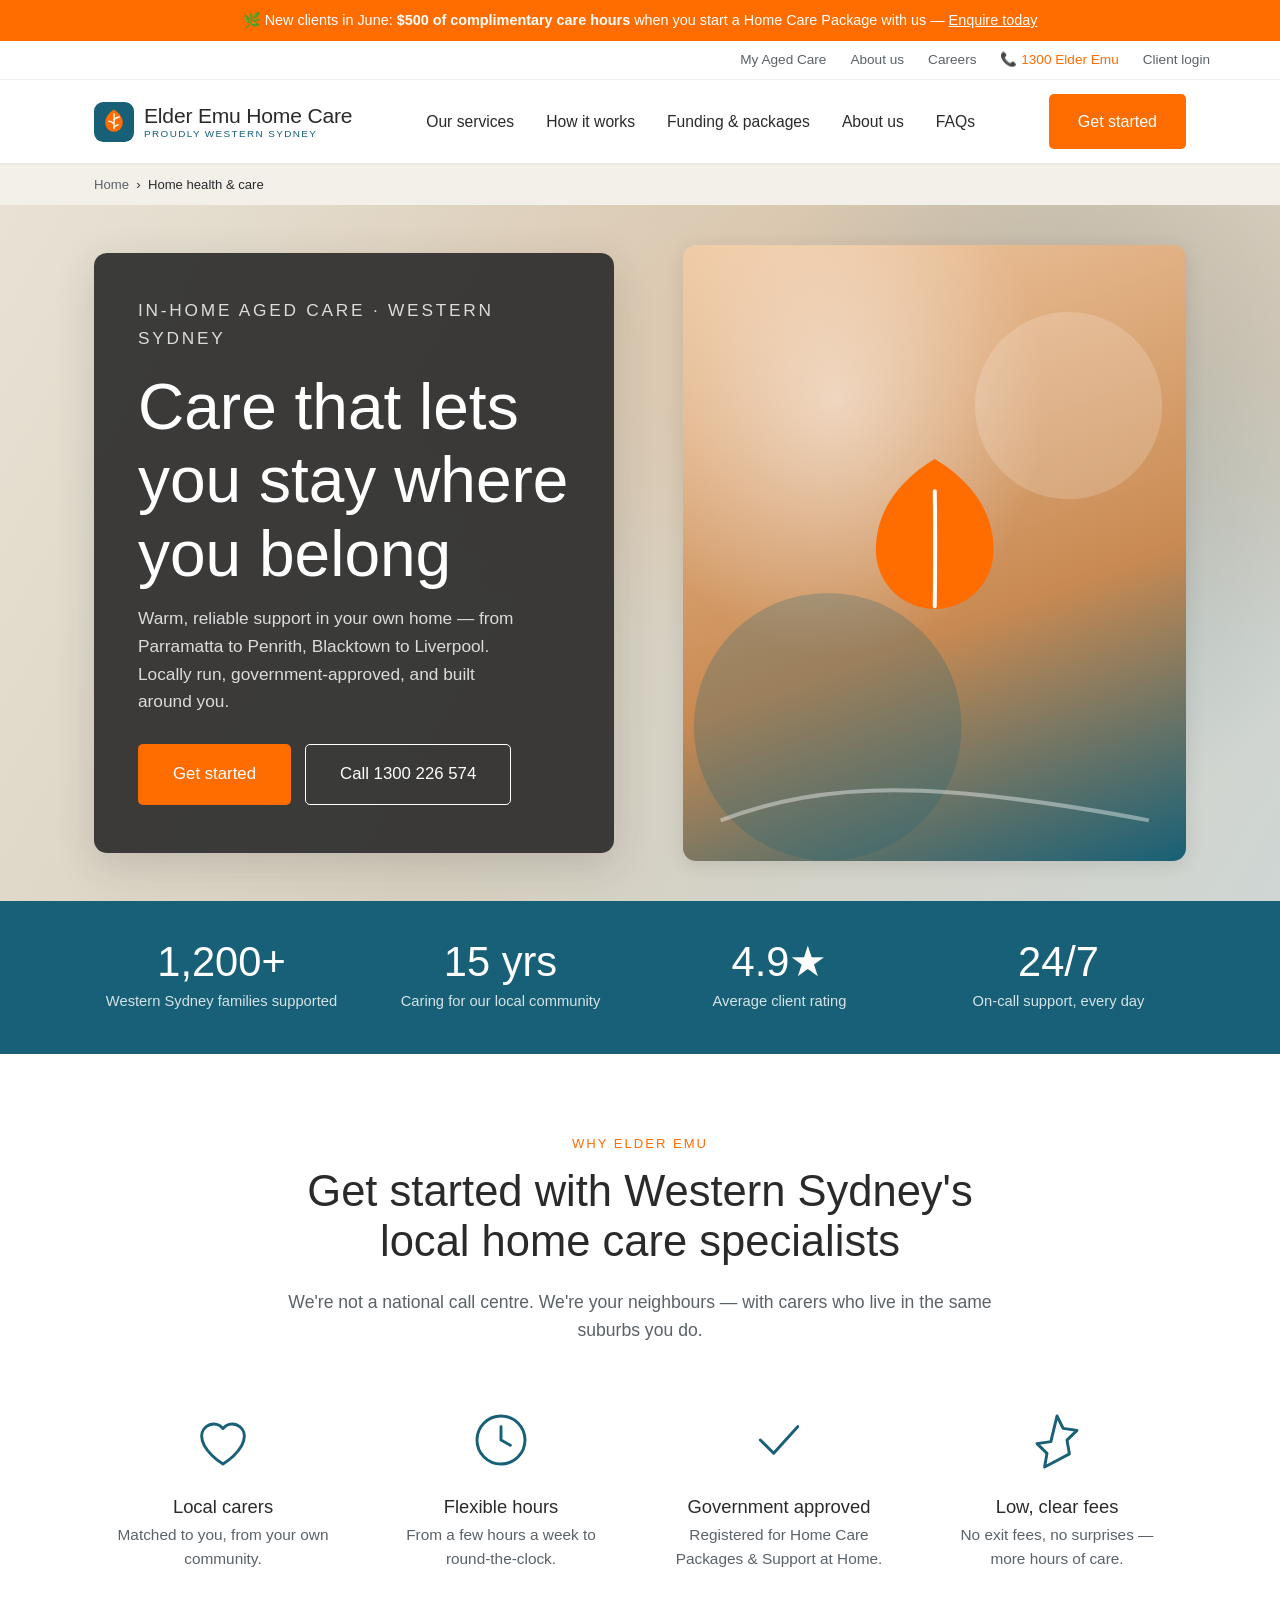
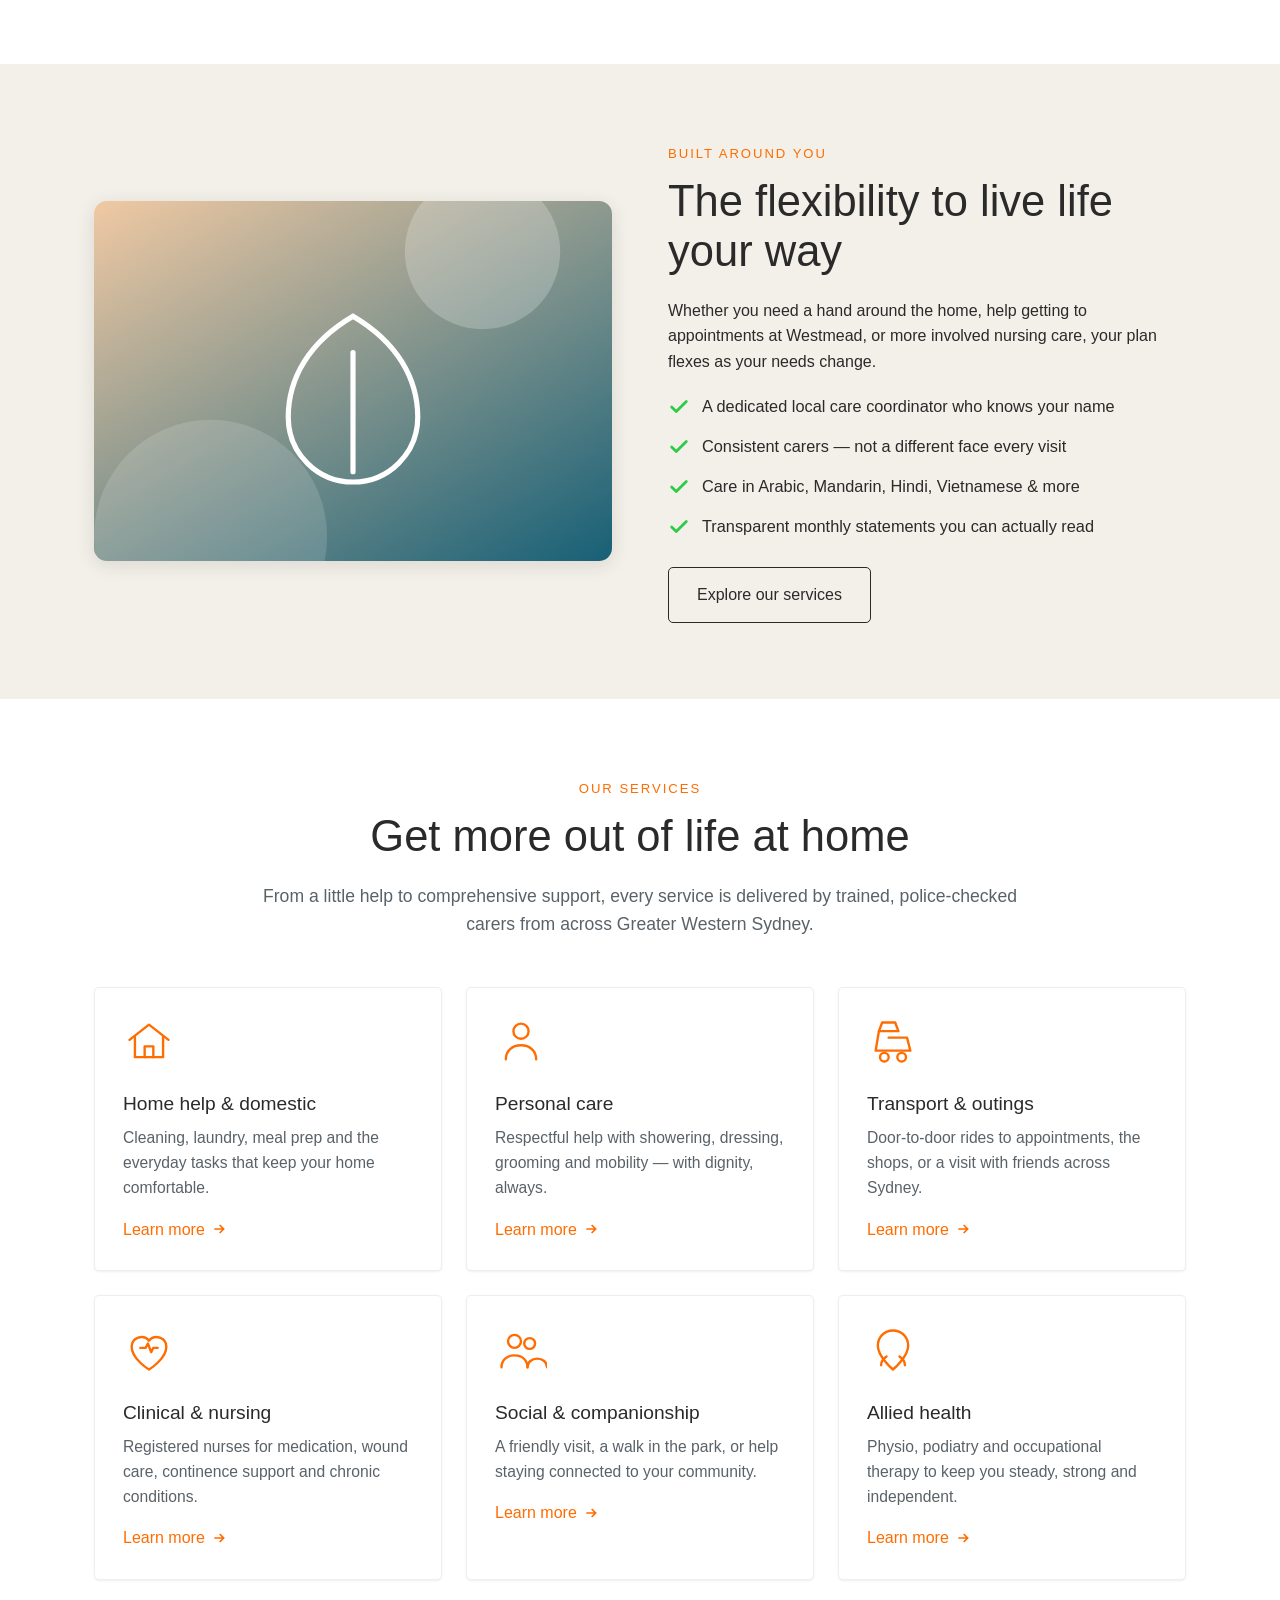
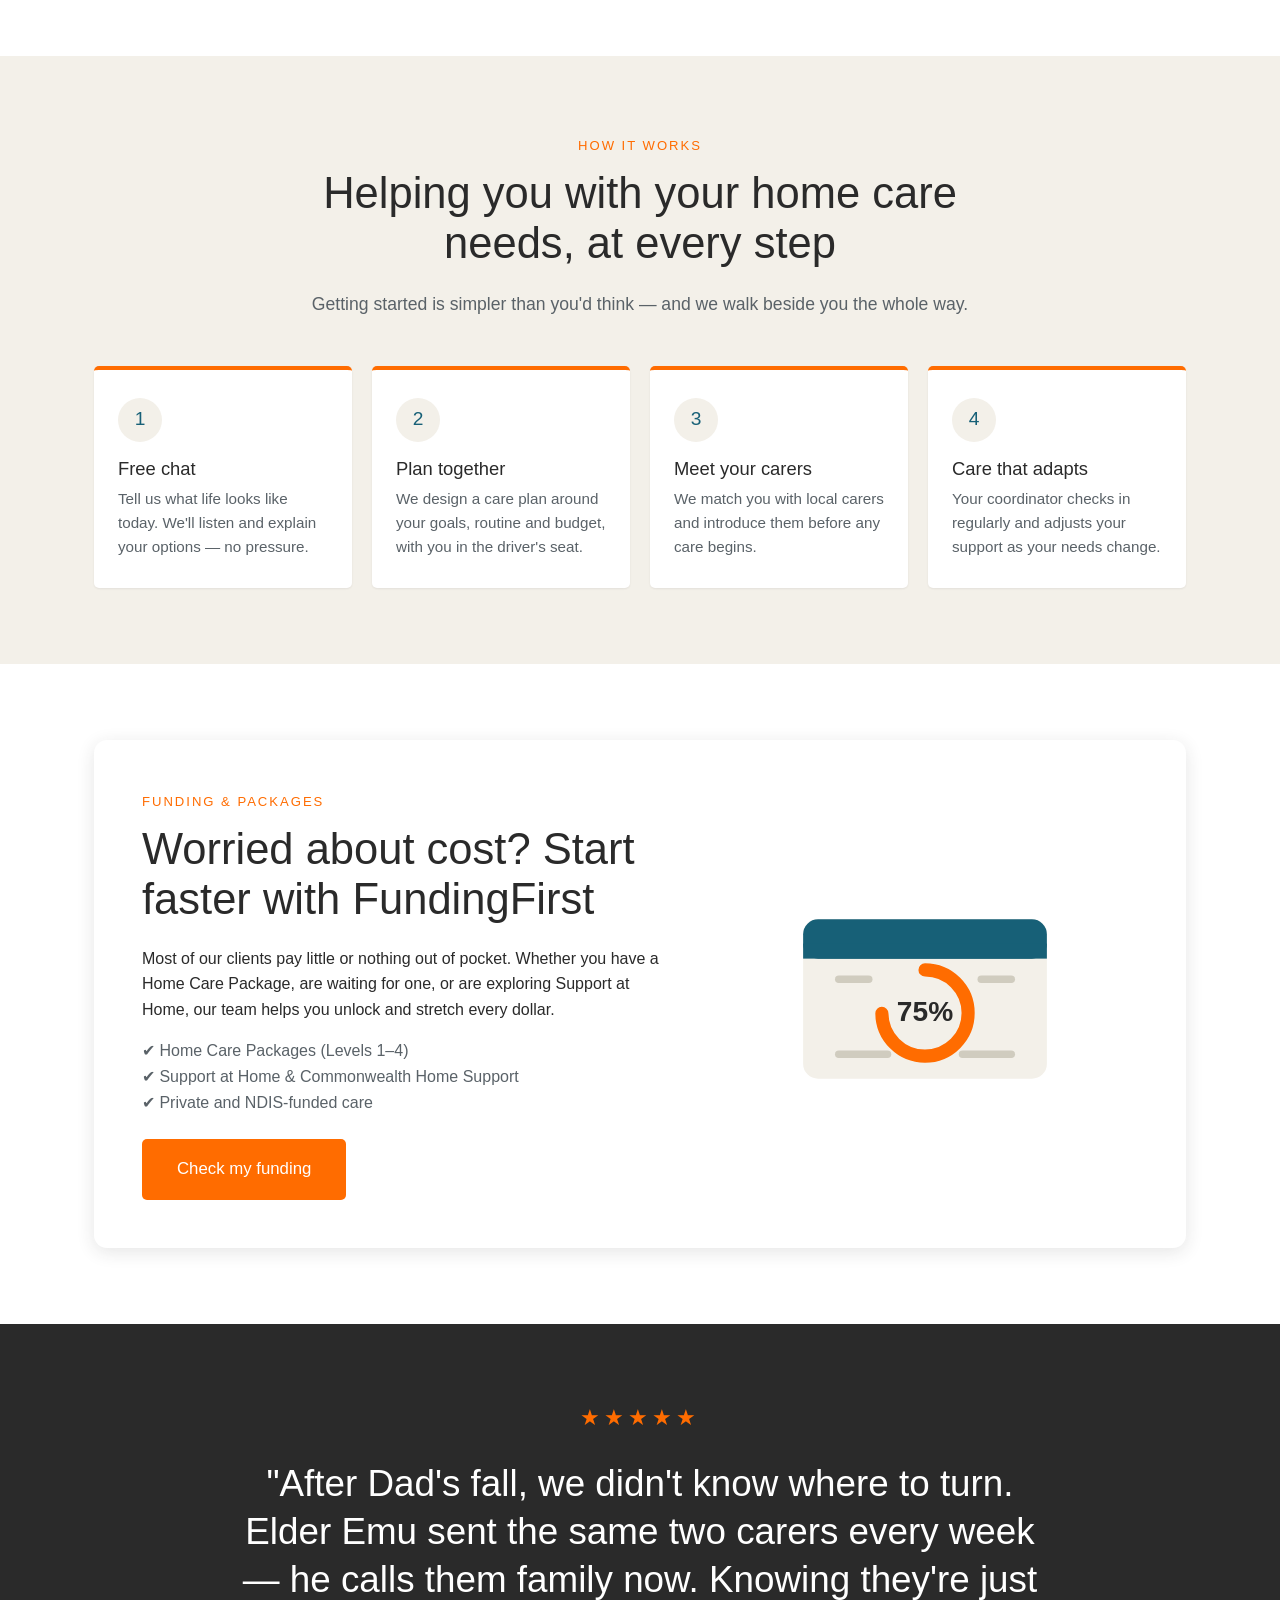
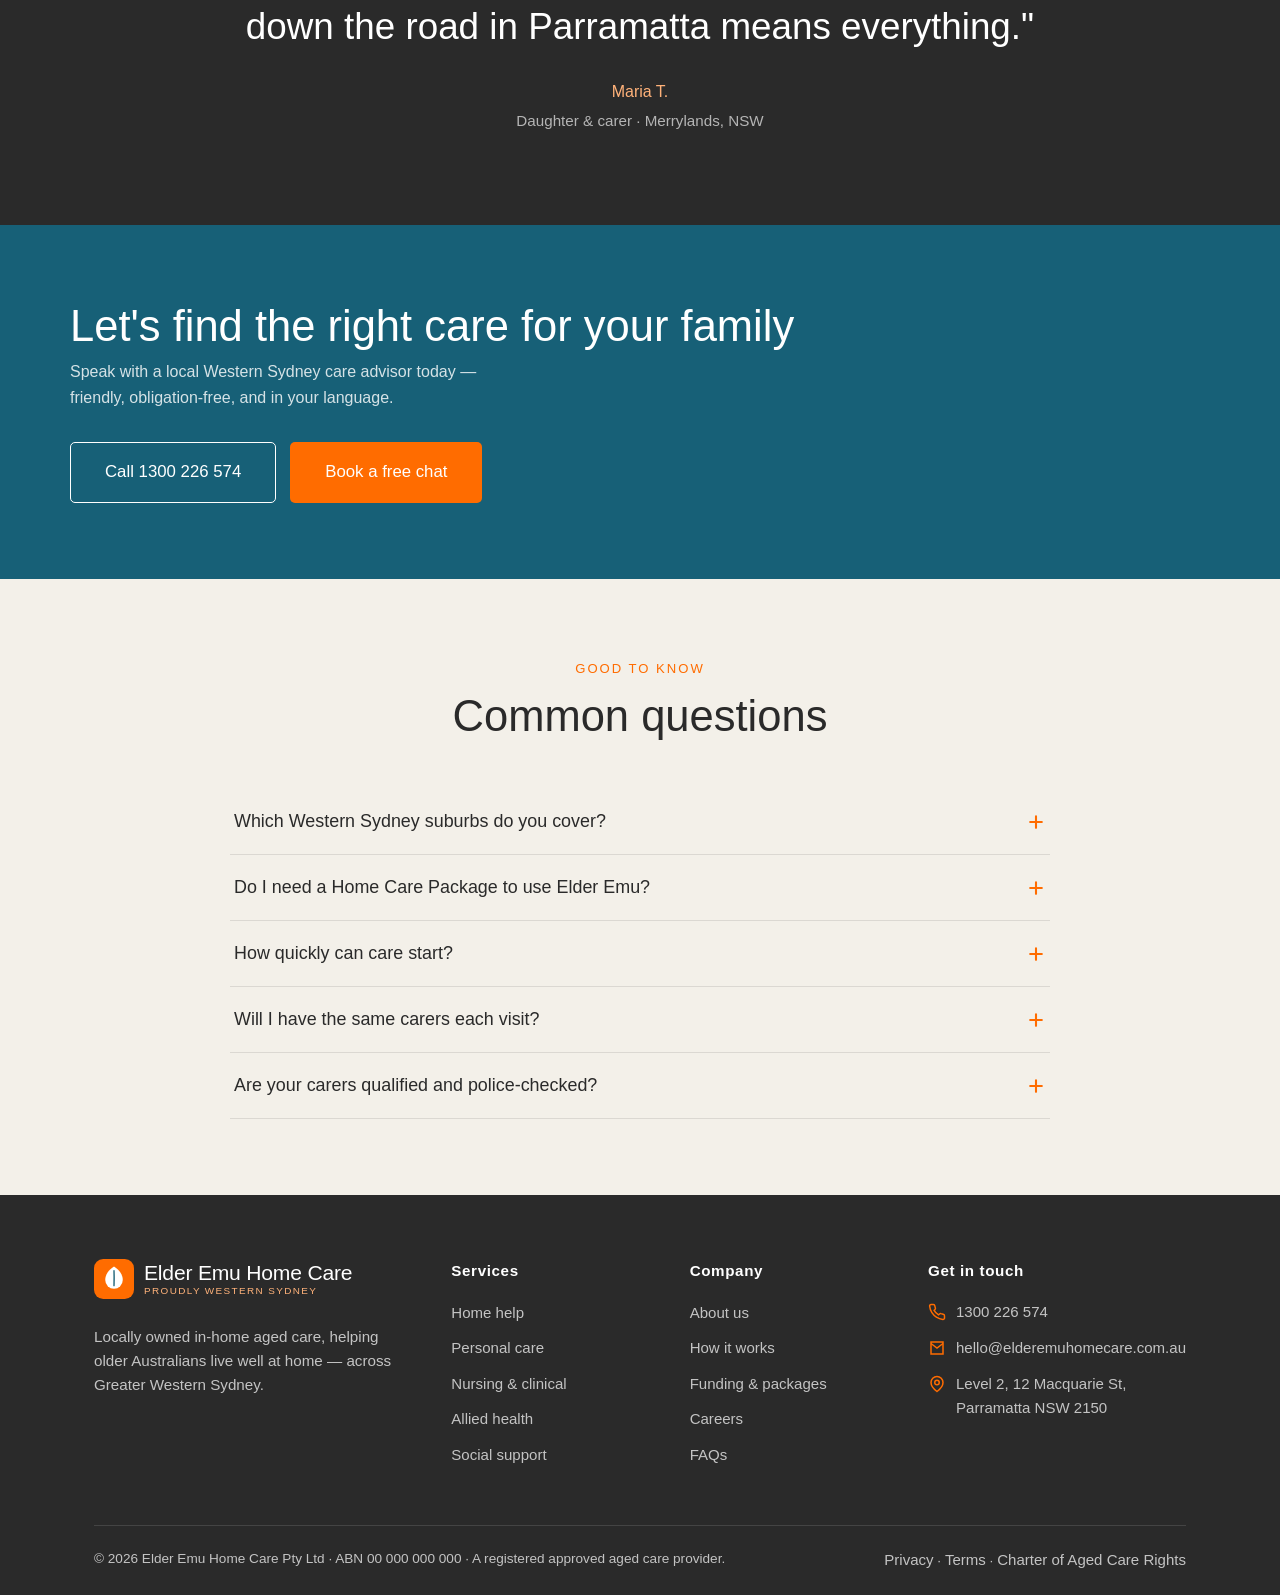
==== index.html @ 6e7721d7 "Add files via upload" ====
<!DOCTYPE html>
<html lang="en-AU">
<head>
  <meta charset="UTF-8" />
  <meta name="viewport" content="width=device-width, initial-scale=1.0" />
  <title>Elder Emu Home Care | In-Home Aged Care Across Western Sydney</title>
  <meta name="description" content="Elder Emu Home Care delivers warm, reliable in-home aged care across Western Sydney — Parramatta, Blacktown, Penrith, Liverpool and the Hills. Home Care Packages, support at home and private care." />
  <link rel="preconnect" href="https://fonts.gstatic.com" crossorigin />
  <link rel="stylesheet" href="styles.css" />
  <link rel="icon" href="data:image/svg+xml,%3Csvg xmlns='http://www.w3.org/2000/svg' viewBox='0 0 32 32'%3E%3Crect width='32' height='32' rx='7' fill='%23ff6c00'/%3E%3Cpath d='M16 6c5 3 7 7 7 11a7 7 0 1 1-14 0c0-4 2-8 7-11z' fill='%23fff'/%3E%3C/svg%3E" />
</head>
<body>

  <!-- Promo bar -->
  <div class="topbar">
    🌿 New clients in June: <strong>$500 of complimentary care hours</strong> when you start a Home Care Package with us — <a href="#contact">Enquire today</a>
  </div>

  <!-- Header -->
  <header class="header" id="header">
    <div class="header__top">
      <div class="container header__top-inner">
        <a href="#funding">My Aged Care</a>
        <a href="#about">About us</a>
        <a href="#careers">Careers</a>
        <a href="tel:1300226574" class="header__phone">📞 1300 Elder Emu</a>
        <a href="#contact">Client login</a>
      </div>
    </div>
    <div class="container">
      <nav class="navbar" aria-label="Primary">
        <a href="#top" class="logo" aria-label="Elder Emu Home Care home">
          <svg class="logo__mark" viewBox="0 0 48 48" aria-hidden="true">
            <rect width="48" height="48" rx="11" fill="#176077"/>
            <path d="M24 9c7 4.4 10.5 10 10.5 16.2A10.5 10.5 0 0 1 24 35.7 10.5 10.5 0 0 1 13.5 25.2C13.5 19 17 13.4 24 9z" fill="#ff6c00"/>
            <path d="M24 14c.2 5 .2 10.5 0 18" stroke="#fff" stroke-width="1.6" stroke-linecap="round"/>
            <path d="M24 21c2-2 4-2.8 6.4-3M24 26c-2-2-4-2.8-6.4-3M24 30c1.6-1.6 3.2-2.3 5.2-2.6" stroke="#fff" stroke-width="1.6" stroke-linecap="round" fill="none"/>
          </svg>
          <span class="logo__text">
            <span class="logo__name">Elder Emu Home Care</span>
            <span class="logo__tag">Proudly Western Sydney</span>
          </span>
        </a>
        <ul class="nav-links">
          <li><a href="#services">Our services</a></li>
          <li><a href="#how">How it works</a></li>
          <li><a href="#funding">Funding &amp; packages</a></li>
          <li><a href="#about">About us</a></li>
          <li><a href="#faq">FAQs</a></li>
        </ul>
        <div class="nav-cta">
          <a href="#contact" class="btn btn-primary">Get started</a>
          <button class="nav-toggle" id="navToggle" aria-label="Menu" aria-expanded="false">
            <span></span><span></span><span></span>
          </button>
        </div>
      </nav>
    </div>
  </header>

  <!-- Breadcrumb -->
  <div class="breadcrumb">
    <div class="container">
      <a href="#top">Home</a> &nbsp;›&nbsp; <span>Home health &amp; care</span>
    </div>
  </div>

  <!-- Hero -->
  <section class="hero" id="top">
    <div class="hero__bg" aria-hidden="true"></div>
    <div class="container">
      <div class="hero__inner">
        <div class="hero__card reveal">
          <p class="hero__eyebrow">In-home aged care · Western Sydney</p>
          <h1>Care that lets you stay where you belong</h1>
          <p>Warm, reliable support in your own home — from Parramatta to Penrith, Blacktown to Liverpool. Locally run, government-approved, and built around you.</p>
          <div class="hero__actions">
            <a href="#contact" class="btn btn-primary btn-lg">Get started</a>
            <a href="tel:1300226574" class="btn btn-ghost-light btn-lg">Call 1300 226 574</a>
          </div>
        </div>
        <div class="hero__art" aria-hidden="true">
          <div class="hero__art-figure">
            <svg viewBox="0 0 400 460" preserveAspectRatio="xMidYMid slice">
              <circle cx="300" cy="120" r="70" fill="rgba(255,255,255,.18)"/>
              <circle cx="120" cy="360" r="100" fill="rgba(23,96,119,.25)"/>
              <path d="M40 430c80-30 160-30 320 0" stroke="rgba(255,255,255,.4)" stroke-width="3" fill="none"/>
              <g transform="translate(150 150)">
                <path d="M50 10c30 18 44 42 44 68A44 44 0 0 1 6 78C6 52 20 28 50 10z" fill="#ff6c00"/>
                <path d="M50 34c.4 24 .4 50 0 86" stroke="#fff" stroke-width="3" stroke-linecap="round"/>
              </g>
            </svg>
          </div>
        </div>
      </div>
    </div>
  </section>

  <!-- Trust / stats bar -->
  <section class="trustbar">
    <div class="container">
      <div class="trustbar__grid">
        <div class="reveal"><div class="trust__num">1,200+</div><div class="trust__label">Western Sydney families supported</div></div>
        <div class="reveal"><div class="trust__num">15 yrs</div><div class="trust__label">Caring for our local community</div></div>
        <div class="reveal"><div class="trust__num">4.9★</div><div class="trust__label">Average client rating</div></div>
        <div class="reveal"><div class="trust__num">24/7</div><div class="trust__label">On-call support, every day</div></div>
      </div>
    </div>
  </section>

  <!-- Feature icon row -->
  <section class="section">
    <div class="container">
      <div class="section__head reveal">
        <span class="eyebrow">Why Elder Emu</span>
        <h2>Get started with Western Sydney's local home care specialists</h2>
        <p>We're not a national call centre. We're your neighbours — with carers who live in the same suburbs you do.</p>
      </div>
      <div class="features">
        <div class="feature reveal">
          <svg class="feature__icon" viewBox="0 0 48 48" fill="none" stroke="currentColor" stroke-width="2.2" stroke-linecap="round" stroke-linejoin="round"><path d="M24 42s-16-9.6-16-21a9 9 0 0 1 16-5.6A9 9 0 0 1 40 21c0 11.4-16 21-16 21z"/></svg>
          <h4>Local carers</h4>
          <p>Matched to you, from your own community.</p>
        </div>
        <div class="feature reveal">
          <svg class="feature__icon" viewBox="0 0 48 48" fill="none" stroke="currentColor" stroke-width="2.2" stroke-linecap="round" stroke-linejoin="round"><circle cx="24" cy="24" r="18"/><path d="M24 14v10l7 4"/></svg>
          <h4>Flexible hours</h4>
          <p>From a few hours a week to round-the-clock.</p>
        </div>
        <div class="feature reveal">
          <svg class="feature__icon" viewBox="0 0 48 48" fill="none" stroke="currentColor" stroke-width="2.2" stroke-linecap="round" stroke-linejoin="round"><path d="M10 24l10 10 18-20"/></svg>
          <h4>Government approved</h4>
          <p>Registered for Home Care Packages &amp; Support at Home.</p>
        </div>
        <div class="feature reveal">
          <svg class="feature__icon" viewBox="0 0 48 48" fill="none" stroke="currentColor" stroke-width="2.2" stroke-linecap="round" stroke-linejoin="round"><path d="M24 6l4.6 9.3 10.4 1.5-7.5 7.3 1.8 10.3L24 39.4l-9.3 4.9 1.8-10.3-7.5-7.3 10.4-1.5z"/></svg>
          <h4>Low, clear fees</h4>
          <p>No exit fees, no surprises — more hours of care.</p>
        </div>
      </div>
    </div>
  </section>

  <!-- Split feature -->
  <section class="section section--soft">
    <div class="container">
      <div class="split">
        <div class="split__art reveal" aria-hidden="true">
          <svg viewBox="0 0 400 360" preserveAspectRatio="xMidYMid slice">
            <circle cx="300" cy="80" r="60" fill="rgba(255,255,255,.22)"/>
            <circle cx="90" cy="300" r="90" fill="rgba(255,255,255,.14)"/>
            <g transform="translate(140 110)" fill="none" stroke="#fff" stroke-width="4" stroke-linecap="round">
              <path d="M60 20c34 20 50 48 50 78a50 50 0 0 1-100 0C10 68 26 40 60 20z"/>
              <path d="M60 48v92"/>
            </g>
          </svg>
        </div>
        <div class="reveal">
          <span class="eyebrow">Built around you</span>
          <h2>The flexibility to live life your way</h2>
          <p>Whether you need a hand around the home, help getting to appointments at Westmead, or more involved nursing care, your plan flexes as your needs change.</p>
          <ul>
            <li><svg viewBox="0 0 24 24" fill="none" stroke="currentColor" stroke-width="3" stroke-linecap="round" stroke-linejoin="round"><path d="M4 12l5 5L20 6"/></svg> A dedicated local care coordinator who knows your name</li>
            <li><svg viewBox="0 0 24 24" fill="none" stroke="currentColor" stroke-width="3" stroke-linecap="round" stroke-linejoin="round"><path d="M4 12l5 5L20 6"/></svg> Consistent carers — not a different face every visit</li>
            <li><svg viewBox="0 0 24 24" fill="none" stroke="currentColor" stroke-width="3" stroke-linecap="round" stroke-linejoin="round"><path d="M4 12l5 5L20 6"/></svg> Care in Arabic, Mandarin, Hindi, Vietnamese &amp; more</li>
            <li><svg viewBox="0 0 24 24" fill="none" stroke="currentColor" stroke-width="3" stroke-linecap="round" stroke-linejoin="round"><path d="M4 12l5 5L20 6"/></svg> Transparent monthly statements you can actually read</li>
          </ul>
          <a href="#services" class="btn btn-ghost">Explore our services</a>
        </div>
      </div>
    </div>
  </section>

  <!-- Services cards -->
  <section class="section" id="services">
    <div class="container">
      <div class="section__head reveal">
        <span class="eyebrow">Our services</span>
        <h2>Get more out of life at home</h2>
        <p>From a little help to comprehensive support, every service is delivered by trained, police-checked carers from across Greater Western Sydney.</p>
      </div>
      <div class="cards">
        <div class="card reveal">
          <svg class="card__icon" viewBox="0 0 48 48" fill="none" stroke="currentColor" stroke-width="2.2" stroke-linecap="round" stroke-linejoin="round"><path d="M6 22L24 8l18 14"/><path d="M11 19v19h26V19"/><path d="M20 38V28h8v10"/></svg>
          <h4>Home help &amp; domestic</h4>
          <p>Cleaning, laundry, meal prep and the everyday tasks that keep your home comfortable.</p>
          <a href="#contact" class="card__link">Learn more <svg viewBox="0 0 24 24" fill="none" stroke="currentColor" stroke-width="2.5"><path d="M5 12h14M13 6l6 6-6 6"/></svg></a>
        </div>
        <div class="card reveal">
          <svg class="card__icon" viewBox="0 0 48 48" fill="none" stroke="currentColor" stroke-width="2.2" stroke-linecap="round" stroke-linejoin="round"><circle cx="24" cy="14" r="7"/><path d="M10 40c0-8 6-13 14-13s14 5 14 13"/></svg>
          <h4>Personal care</h4>
          <p>Respectful help with showering, dressing, grooming and mobility — with dignity, always.</p>
          <a href="#contact" class="card__link">Learn more <svg viewBox="0 0 24 24" fill="none" stroke="currentColor" stroke-width="2.5"><path d="M5 12h14M13 6l6 6-6 6"/></svg></a>
        </div>
        <div class="card reveal">
          <svg class="card__icon" viewBox="0 0 48 48" fill="none" stroke="currentColor" stroke-width="2.2" stroke-linecap="round" stroke-linejoin="round"><path d="M14 6h12l3 8H11z"/><circle cx="16" cy="38" r="4"/><circle cx="32" cy="38" r="4"/><path d="M11 14l-3 18h32l-3-12H20"/></svg>
          <h4>Transport &amp; outings</h4>
          <p>Door-to-door rides to appointments, the shops, or a visit with friends across Sydney.</p>
          <a href="#contact" class="card__link">Learn more <svg viewBox="0 0 24 24" fill="none" stroke="currentColor" stroke-width="2.5"><path d="M5 12h14M13 6l6 6-6 6"/></svg></a>
        </div>
        <div class="card reveal">
          <svg class="card__icon" viewBox="0 0 48 48" fill="none" stroke="currentColor" stroke-width="2.2" stroke-linecap="round" stroke-linejoin="round"><path d="M24 42s-16-9.6-16-21a9 9 0 0 1 16-5.6A9 9 0 0 1 40 21c0 11.4-16 21-16 21z"/><path d="M16 22h5l2-4 3 8 2-4h4"/></svg>
          <h4>Clinical &amp; nursing</h4>
          <p>Registered nurses for medication, wound care, continence support and chronic conditions.</p>
          <a href="#contact" class="card__link">Learn more <svg viewBox="0 0 24 24" fill="none" stroke="currentColor" stroke-width="2.5"><path d="M5 12h14M13 6l6 6-6 6"/></svg></a>
        </div>
        <div class="card reveal">
          <svg class="card__icon" viewBox="0 0 48 48" fill="none" stroke="currentColor" stroke-width="2.2" stroke-linecap="round" stroke-linejoin="round"><circle cx="18" cy="16" r="6"/><circle cx="32" cy="18" r="5"/><path d="M6 40c0-7 5-11 12-11s12 4 12 11"/><path d="M30 40c0-5 4-8 9-8s9 3 9 8"/></svg>
          <h4>Social &amp; companionship</h4>
          <p>A friendly visit, a walk in the park, or help staying connected to your community.</p>
          <a href="#contact" class="card__link">Learn more <svg viewBox="0 0 24 24" fill="none" stroke="currentColor" stroke-width="2.5"><path d="M5 12h14M13 6l6 6-6 6"/></svg></a>
        </div>
        <div class="card reveal">
          <svg class="card__icon" viewBox="0 0 48 48" fill="none" stroke="currentColor" stroke-width="2.2" stroke-linecap="round" stroke-linejoin="round"><path d="M24 6c8 0 14 6 14 14 0 10-14 22-14 22S10 30 10 20C10 12 16 6 24 6z"/><path d="M18 30c-3 2-5 5-5 8M30 30c3 2 5 5 5 8"/></svg>
          <h4>Allied health</h4>
          <p>Physio, podiatry and occupational therapy to keep you steady, strong and independent.</p>
          <a href="#contact" class="card__link">Learn more <svg viewBox="0 0 24 24" fill="none" stroke="currentColor" stroke-width="2.5"><path d="M5 12h14M13 6l6 6-6 6"/></svg></a>
        </div>
      </div>
    </div>
  </section>

  <!-- How it works -->
  <section class="section section--soft" id="how">
    <div class="container">
      <div class="section__head reveal">
        <span class="eyebrow">How it works</span>
        <h2>Helping you with your home care needs, at every step</h2>
        <p>Getting started is simpler than you'd think — and we walk beside you the whole way.</p>
      </div>
      <div class="steps">
        <div class="step reveal"><div class="step__num">1</div><h4>Free chat</h4><p>Tell us what life looks like today. We'll listen and explain your options — no pressure.</p></div>
        <div class="step reveal"><div class="step__num">2</div><h4>Plan together</h4><p>We design a care plan around your goals, routine and budget, with you in the driver's seat.</p></div>
        <div class="step reveal"><div class="step__num">3</div><h4>Meet your carers</h4><p>We match you with local carers and introduce them before any care begins.</p></div>
        <div class="step reveal"><div class="step__num">4</div><h4>Care that adapts</h4><p>Your coordinator checks in regularly and adjusts your support as your needs change.</p></div>
      </div>
    </div>
  </section>

  <!-- Funding -->
  <section class="section" id="funding">
    <div class="container">
      <div class="funding__inner reveal">
        <div>
          <span class="eyebrow">Funding &amp; packages</span>
          <h2>Worried about cost? Start faster with FundingFirst</h2>
          <p>Most of our clients pay little or nothing out of pocket. Whether you have a Home Care Package, are waiting for one, or are exploring Support at Home, our team helps you unlock and stretch every dollar.</p>
          <ul style="list-style:none;padding:0;margin:0 0 24px;color:var(--text-muted)">
            <li>✔ Home Care Packages (Levels 1–4)</li>
            <li>✔ Support at Home &amp; Commonwealth Home Support</li>
            <li>✔ Private and NDIS-funded care</li>
          </ul>
          <a href="#contact" class="btn btn-primary btn-lg">Check my funding</a>
        </div>
        <div class="funding__art" aria-hidden="true">
          <svg viewBox="0 0 320 280">
            <rect x="30" y="60" width="260" height="170" rx="16" fill="#f3f0e9"/>
            <rect x="30" y="60" width="260" height="42" rx="16" fill="#176077"/>
            <rect x="30" y="86" width="260" height="16" fill="#176077"/>
            <circle cx="160" cy="160" r="46" fill="none" stroke="#ff6c00" stroke-width="14" stroke-dasharray="216 290" stroke-linecap="round" transform="rotate(-90 160 160)"/>
            <text x="160" y="168" text-anchor="middle" font-family="Arial" font-size="30" fill="#2a2a2a" font-weight="bold">75%</text>
            <rect x="64" y="120" width="40" height="8" rx="4" fill="#d0ccbf"/>
            <rect x="216" y="120" width="40" height="8" rx="4" fill="#d0ccbf"/>
            <rect x="64" y="200" width="60" height="8" rx="4" fill="#d0ccbf"/>
            <rect x="196" y="200" width="60" height="8" rx="4" fill="#d0ccbf"/>
          </svg>
        </div>
      </div>
    </div>
  </section>

  <!-- Testimonial -->
  <section class="section testimonial">
    <div class="container">
      <div class="reveal">
        <div class="stars">★★★★★</div>
        <blockquote>"After Dad's fall, we didn't know where to turn. Elder Emu sent the same two carers every week — he calls them family now. Knowing they're just down the road in Parramatta means everything."</blockquote>
        <p class="testimonial__by">Maria T. <span>Daughter &amp; carer · Merrylands, NSW</span></p>
      </div>
    </div>
  </section>

  <!-- CTA band -->
  <section class="cta-band" id="contact">
    <div class="section container cta-band__inner">
      <div class="reveal">
        <h2>Let's find the right care for your family</h2>
        <p>Speak with a local Western Sydney care advisor today — friendly, obligation-free, and in your language.</p>
      </div>
      <div class="cta-band__actions reveal">
        <a href="tel:1300226574" class="btn btn-ghost-light btn-lg">Call 1300 226 574</a>
        <a href="mailto:hello@elderemuhomecare.com.au" class="btn btn-primary btn-lg">Book a free chat</a>
      </div>
    </div>
  </section>

  <!-- FAQ -->
  <section class="section section--soft" id="faq">
    <div class="container">
      <div class="section__head reveal">
        <span class="eyebrow">Good to know</span>
        <h2>Common questions</h2>
      </div>
      <div class="faq reveal">
        <div class="faq__item">
          <button class="faq__q">Which Western Sydney suburbs do you cover? <svg viewBox="0 0 24 24" fill="none" stroke="currentColor" stroke-width="2.5" stroke-linecap="round"><path d="M12 5v14M5 12h14"/></svg></button>
          <div class="faq__a"><p>We support clients across Greater Western Sydney including Parramatta, Blacktown, Penrith, Liverpool, Fairfield, the Hills, Auburn, Merrylands and surrounding suburbs. Not sure if we reach you? Give us a call — we likely do.</p></div>
        </div>
        <div class="faq__item">
          <button class="faq__q">Do I need a Home Care Package to use Elder Emu? <svg viewBox="0 0 24 24" fill="none" stroke="currentColor" stroke-width="2.5" stroke-linecap="round"><path d="M12 5v14M5 12h14"/></svg></button>
          <div class="faq__a"><p>Not at all. We support clients with government-funded Home Care Packages and Support at Home, as well as those who'd prefer to arrange care privately. We'll happily explain the difference and help you apply if you'd like.</p></div>
        </div>
        <div class="faq__item">
          <button class="faq__q">How quickly can care start? <svg viewBox="0 0 24 24" fill="none" stroke="currentColor" stroke-width="2.5" stroke-linecap="round"><path d="M12 5v14M5 12h14"/></svg></button>
          <div class="faq__a"><p>For private and urgent support we can often have a carer with you within 48 hours. Package-funded care depends on your assessment, but our team will get things moving from the very first call.</p></div>
        </div>
        <div class="faq__item">
          <button class="faq__q">Will I have the same carers each visit? <svg viewBox="0 0 24 24" fill="none" stroke="currentColor" stroke-width="2.5" stroke-linecap="round"><path d="M12 5v14M5 12h14"/></svg></button>
          <div class="faq__a"><p>Yes — consistency is at the heart of what we do. We match you with a small, regular care team so you build genuine trust and never have to explain your routine to a stranger.</p></div>
        </div>
        <div class="faq__item">
          <button class="faq__q">Are your carers qualified and police-checked? <svg viewBox="0 0 24 24" fill="none" stroke="currentColor" stroke-width="2.5" stroke-linecap="round"><path d="M12 5v14M5 12h14"/></svg></button>
          <div class="faq__a"><p>Every Elder Emu carer holds relevant aged-care qualifications, current first aid, full police checks and ongoing training. Our clinical care is overseen by registered nurses.</p></div>
        </div>
      </div>
    </div>
  </section>

  <!-- Footer -->
  <footer class="footer">
    <div class="container">
      <div class="footer__grid">
        <div class="footer__brand">
          <a href="#top" class="logo">
            <svg class="logo__mark" viewBox="0 0 48 48" aria-hidden="true">
              <rect width="48" height="48" rx="11" fill="#ff6c00"/>
              <path d="M24 9c7 4.4 10.5 10 10.5 16.2A10.5 10.5 0 0 1 24 35.7 10.5 10.5 0 0 1 13.5 25.2C13.5 19 17 13.4 24 9z" fill="#fff"/>
              <path d="M24 14c.2 5 .2 10.5 0 18" stroke="#176077" stroke-width="1.6" stroke-linecap="round"/>
            </svg>
            <span class="logo__text"><span class="logo__name">Elder Emu Home Care</span><span class="logo__tag" style="color:#ffb27a">Proudly Western Sydney</span></span>
          </a>
          <p>Locally owned in-home aged care, helping older Australians live well at home — across Greater Western Sydney.</p>
        </div>
        <div>
          <h5>Services</h5>
          <ul>
            <li><a href="#services">Home help</a></li>
            <li><a href="#services">Personal care</a></li>
            <li><a href="#services">Nursing &amp; clinical</a></li>
            <li><a href="#services">Allied health</a></li>
            <li><a href="#services">Social support</a></li>
          </ul>
        </div>
        <div>
          <h5>Company</h5>
          <ul>
            <li><a href="#about">About us</a></li>
            <li><a href="#how">How it works</a></li>
            <li><a href="#funding">Funding &amp; packages</a></li>
            <li><a href="#careers">Careers</a></li>
            <li><a href="#faq">FAQs</a></li>
          </ul>
        </div>
        <div>
          <h5>Get in touch</h5>
          <div class="footer__contact-item"><svg viewBox="0 0 24 24" fill="none" stroke="currentColor" stroke-width="2"><path d="M22 16.9v3a2 2 0 0 1-2.2 2 19.8 19.8 0 0 1-8.6-3 19.5 19.5 0 0 1-6-6 19.8 19.8 0 0 1-3-8.6A2 2 0 0 1 4.1 2h3a2 2 0 0 1 2 1.7c.1 1 .4 1.9.7 2.8a2 2 0 0 1-.5 2.1L8.1 9.9a16 16 0 0 0 6 6l1.3-1.3a2 2 0 0 1 2.1-.4c.9.3 1.8.6 2.8.7a2 2 0 0 1 1.7 2z"/></svg> 1300 226 574</div>
          <div class="footer__contact-item"><svg viewBox="0 0 24 24" fill="none" stroke="currentColor" stroke-width="2"><path d="M4 4h16v16H4z"/><path d="m4 6 8 6 8-6"/></svg> hello@elderemuhomecare.com.au</div>
          <div class="footer__contact-item"><svg viewBox="0 0 24 24" fill="none" stroke="currentColor" stroke-width="2"><path d="M20 10c0 6-8 12-8 12s-8-6-8-12a8 8 0 0 1 16 0z"/><circle cx="12" cy="10" r="3"/></svg> Level 2, 12 Macquarie St, Parramatta NSW 2150</div>
        </div>
      </div>
      <div class="footer__bar">
        <span>© 2026 Elder Emu Home Care Pty Ltd · ABN 00 000 000 000 · A registered approved aged care provider.</span>
        <span><a href="#">Privacy</a> · <a href="#">Terms</a> · <a href="#">Charter of Aged Care Rights</a></span>
      </div>
    </div>
  </footer>

  <script>
    // Mobile nav
    var header = document.getElementById('header');
    var toggle = document.getElementById('navToggle');
    toggle.addEventListener('click', function () {
      var open = header.classList.toggle('nav-open');
      toggle.setAttribute('aria-expanded', open);
    });
    document.querySelectorAll('.nav-links a').forEach(function (a) {
      a.addEventListener('click', function () { header.classList.remove('nav-open'); });
    });

    // FAQ accordion
    document.querySelectorAll('.faq__q').forEach(function (q) {
      q.addEventListener('click', function () {
        var item = q.parentElement;
        var ans = q.nextElementSibling;
        var isOpen = item.classList.toggle('open');
        ans.style.maxHeight = isOpen ? ans.scrollHeight + 'px' : null;
      });
    });

    // Scroll reveal
    var io = new IntersectionObserver(function (entries) {
      entries.forEach(function (e) {
        if (e.isIntersecting) { e.target.classList.add('visible'); io.unobserve(e.target); }
      });
    }, { threshold: 0.12 });
    document.querySelectorAll('.reveal').forEach(function (el) { io.observe(el); });
  </script>
</body>
</html>
---- styles.css ----
/* ============================================================
   Banksia Home Care — Western Sydney
   Built on the australianunity design system
   Tokens: warm palette · #ff6c00 accent · #176077 brand teal
   4px grid · Gotham SSm Light type · 5px radius · expressive motion
   ============================================================ */

/* ---------- Fonts (bundled from the design system) ---------- */
@font-face {
  font-family: "Gotham SSm Light";
  src: url("../fonts/HCoGothamSSmLight-200.woff2") format("woff2"),
       url("../fonts/HCoGothamSSmLight-200.woff") format("woff");
  font-weight: 200 300;
  font-display: swap;
}
@font-face {
  font-family: "Gotham SSm";
  src: url("../fonts/HCoGothamSSm-Regular.woff2") format("woff2"),
       url("../fonts/HCoGothamSSm-Regular.woff") format("woff");
  font-weight: 400;
  font-display: swap;
}
@font-face {
  font-family: "Gotham SSm Medium";
  src: url("../fonts/HCoGothamSSmMedium-500.woff2") format("woff2"),
       url("../fonts/HCoGothamSSmMedium-500.woff") format("woff");
  font-weight: 500;
  font-display: swap;
}
@font-face {
  font-family: "Gotham SSm Bold";
  src: url("../fonts/HCoGothamSSmBold-700.woff2") format("woff2"),
       url("../fonts/HCoGothamSSmBold-700.woff") format("woff");
  font-weight: 700;
  font-display: swap;
}

/* ---------- Design tokens ---------- */
:root {
  --background: #ffffff;
  --text-primary: #2a2a2a;
  --text-muted: #5a6268;
  --accent: #ff6c00;          /* brand orange — CTAs, links, focus */
  --accent-hover: #b03b00;    /* extracted link-hover shade */
  --brand-teal: #176077;      /* brand secondary (from palette) */
  --brand-teal-dark: #104a5b;
  --sandstone: #d0ccbf;       /* warm surface */
  --sandstone-tint: #f3f0e9;  /* lightest warm surface */
  --surface-soft: #ececec;
  --success: #2dcb48;

  --font-display: "Gotham SSm Light", "Helvetica Neue", Arial, sans-serif;
  --font-body: "Gotham SSm", "Helvetica Neue", Arial, sans-serif;
  --font-medium: "Gotham SSm Medium", "Helvetica Neue", Arial, sans-serif;
  --font-bold: "Gotham SSm Bold", "Helvetica Neue", Arial, sans-serif;

  --radius: 5px;
  --radius-lg: 13px;
  --container: 1140px;

  --shadow-flat: 0 1px 2px rgba(42, 42, 42, .075);
  --shadow-raised: 0 4px 18px rgba(42, 42, 42, .12);
  --shadow-float: 0 12px 40px rgba(42, 42, 42, .16);
  --shadow-focus: 0 0 0 .2rem rgba(252, 84, 0, .25);

  --ease: cubic-bezier(.4, 0, .2, 1);
}

/* ---------- Reset ---------- */
*, *::before, *::after { box-sizing: border-box; }
html { scroll-behavior: smooth; }
body {
  margin: 0;
  font-family: var(--font-body);
  font-size: 16px;
  line-height: 1.6;
  color: var(--text-primary);
  background: var(--background);
  -webkit-font-smoothing: antialiased;
}
img { max-width: 100%; display: block; }
a { color: var(--accent); text-decoration: none; transition: color .15s ease-in-out; }
a:hover { color: var(--accent-hover); text-decoration: underline; }
h1, h2, h3, h4 { font-family: var(--font-display); font-weight: 300; color: var(--text-primary); line-height: 1.15; margin: 0 0 .5em; }
h1 { font-size: clamp(2.4rem, 5vw, 4rem); }
h2 { font-size: clamp(1.9rem, 3.4vw, 2.9rem); }
h3 { font-size: clamp(1.3rem, 2vw, 1.7rem); }
h4 { font-size: 1.15rem; font-family: var(--font-medium); font-weight: 500; }
p { margin: 0 0 1rem; }
.container { width: 100%; max-width: var(--container); margin: 0 auto; padding: 0 24px; }
.text-center { text-align: center; }
.muted { color: var(--text-muted); }

/* ---------- Buttons ---------- */
.btn {
  display: inline-flex; align-items: center; justify-content: center; gap: 8px;
  font-family: var(--font-medium); font-weight: 500; font-size: 1rem;
  padding: 14px 28px; border-radius: var(--radius);
  border: 1px solid transparent; cursor: pointer;
  transition: color .15s ease-in-out, background-color .15s ease-in-out,
              border-color .15s ease-in-out, box-shadow .15s ease-in-out;
}
.btn:hover { text-decoration: none; }
.btn:focus-visible { outline: none; box-shadow: var(--shadow-focus); }
.btn-primary { background: var(--accent); color: #fff; }
.btn-primary:hover { background: var(--accent-hover); color: #fff; }
.btn-ghost { background: transparent; border-color: var(--text-primary); color: var(--text-primary); }
.btn-ghost:hover { background: var(--text-primary); color: #fff; }
.btn-ghost-light { background: transparent; border-color: #fff; color: #fff; }
.btn-ghost-light:hover { background: #fff; color: var(--text-primary); }
.btn-lg { padding: 16px 34px; font-size: 1.05rem; }

/* ---------- Top promo bar ---------- */
.topbar {
  background: var(--accent); color: #fff;
  font-family: var(--font-medium); font-size: .9rem;
  text-align: center; padding: 9px 16px;
}
.topbar a { color: #fff; text-decoration: underline; font-family: var(--font-bold); }
.topbar a:hover { color: #fff; opacity: .85; }

/* ---------- Header ---------- */
.header {
  position: sticky; top: 0; z-index: 1000;
  background: #fff; box-shadow: var(--shadow-flat);
}
.header__top { border-bottom: 1px solid rgba(42, 42, 42, .07); }
.header__top-inner {
  display: flex; align-items: center; justify-content: flex-end; gap: 24px;
  padding: 8px 0; font-size: .85rem;
}
.header__top-inner a { color: var(--text-muted); font-family: var(--font-medium); }
.header__top-inner a:hover { color: var(--text-primary); text-decoration: none; }
.header__phone { color: var(--accent) !important; }

.navbar { display: flex; align-items: center; justify-content: space-between; padding: 14px 0; }
.nav-links { display: flex; align-items: center; gap: 4px; list-style: none; margin: 0; padding: 0; }
.nav-links a {
  display: block; color: var(--text-primary); font-family: var(--font-medium); font-size: .98rem;
  padding: 10px 14px; border-radius: var(--radius); transition: color .15s, background .15s;
}
.nav-links a:hover { color: var(--accent); background: var(--sandstone-tint); text-decoration: none; }
.nav-cta { display: flex; align-items: center; gap: 12px; }
.nav-toggle {
  display: none; background: none; border: 0; cursor: pointer; padding: 8px;
  flex-direction: column; gap: 5px;
}
.nav-toggle span { width: 26px; height: 2px; background: var(--text-primary); transition: .3s; }

/* ---------- Logo ---------- */
.logo { display: inline-flex; align-items: center; gap: 10px; }
.logo:hover { text-decoration: none; }
.logo__mark { width: 40px; height: 40px; flex: none; }
.logo__text { display: flex; flex-direction: column; line-height: 1; }
.logo__name { font-family: var(--font-bold); font-size: 1.32rem; color: var(--text-primary); letter-spacing: -.01em; }
.logo__tag { font-family: var(--font-medium); font-size: .62rem; letter-spacing: .14em; text-transform: uppercase; color: var(--brand-teal); margin-top: 3px; }

/* ---------- Breadcrumb ---------- */
.breadcrumb { background: var(--sandstone-tint); font-size: .82rem; padding: 11px 0 10px; }
.breadcrumb a { color: var(--text-muted); }
.breadcrumb span { color: var(--text-primary); }

/* ---------- Hero ---------- */
.hero { position: relative; overflow: hidden; background: var(--sandstone-tint); }
.hero__bg {
  position: absolute; inset: 0;
  background:
    radial-gradient(120% 90% at 78% 18%, rgba(255, 108, 0, .14), transparent 55%),
    linear-gradient(120deg, #e8e2d4 0%, #d7d0c0 48%, #cfd6d3 100%);
}
.hero__bg::after {
  content: ""; position: absolute; right: -6%; bottom: -14%;
  width: 60%; height: 130%;
  background: radial-gradient(60% 60% at 60% 40%, rgba(23, 96, 119, .22), transparent 70%);
}
.hero__inner { position: relative; display: grid; grid-template-columns: 1.05fr .95fr; min-height: 480px; align-items: center; gap: 32px; }
.hero__card {
  background: rgba(42, 42, 42, .9); color: #fff;
  padding: 44px 44px 48px; border-radius: var(--radius-lg);
  box-shadow: var(--shadow-float); max-width: 520px; margin: 48px 0;
}
.hero__eyebrow { font-family: var(--font-medium); color: #ffb27a; font-size: .8rem; letter-spacing: .16em; text-transform: uppercase; margin: 0 0 18px; }
.hero__card h1 { color: #fff; margin-bottom: 14px; }
.hero__card p { color: rgba(255, 255, 255, .82); font-size: 1.08rem; max-width: 40ch; }
.hero__actions { display: flex; flex-wrap: wrap; gap: 14px; margin-top: 28px; }
.hero__art { position: relative; align-self: stretch; }
.hero__art-figure {
  position: absolute; inset: 40px 0 40px 0; border-radius: var(--radius-lg);
  background:
    radial-gradient(70% 70% at 30% 25%, rgba(255,255,255,.5), transparent 60%),
    linear-gradient(160deg, #f0c9a3 0%, #c98a52 60%, #176077 100%);
  box-shadow: var(--shadow-raised); overflow: hidden;
}
.hero__art-figure svg { position: absolute; inset: 0; width: 100%; height: 100%; }

/* ---------- Section scaffold ---------- */
.section { padding: 76px 0; }
.section--soft { background: var(--sandstone-tint); }
.section--sand { background: var(--sandstone); }
.section__head { max-width: 760px; margin: 0 auto 48px; text-align: center; }
.section__head p { color: var(--text-muted); font-size: 1.1rem; }
.eyebrow { display: inline-block; font-family: var(--font-medium); color: var(--accent); font-size: .82rem; letter-spacing: .15em; text-transform: uppercase; margin-bottom: 12px; }

/* ---------- Stat / trust bar ---------- */
.trustbar { background: var(--brand-teal); color: #fff; }
.trustbar__grid { display: grid; grid-template-columns: repeat(4, 1fr); gap: 24px; padding: 40px 0; text-align: center; }
.trust__num { font-family: var(--font-display); font-weight: 300; font-size: 2.6rem; line-height: 1; }
.trust__label { font-family: var(--font-medium); font-size: .92rem; color: rgba(255, 255, 255, .82); margin-top: 8px; }

/* ---------- Feature icon row ---------- */
.features { display: grid; grid-template-columns: repeat(4, 1fr); gap: 20px; }
.feature { text-align: center; padding: 16px; }
.feature__icon { width: 64px; height: 64px; margin: 0 auto 16px; color: var(--brand-teal); }
.feature h4 { margin-bottom: 6px; }
.feature p { color: var(--text-muted); font-size: .96rem; margin: 0; }

/* ---------- Cards (services) ---------- */
.cards { display: grid; grid-template-columns: repeat(3, 1fr); gap: 24px; }
.card {
  background: #fff; border: 1px solid rgba(42, 42, 42, .08); border-radius: var(--radius);
  padding: 28px; box-shadow: var(--shadow-flat);
  transition: transform .3s var(--ease), box-shadow .3s var(--ease), border-color .3s var(--ease);
}
.card:hover { transform: translateY(-4px); box-shadow: var(--shadow-raised); border-color: rgba(255, 108, 0, .35); }
.card__icon { width: 52px; height: 52px; margin-bottom: 18px; color: var(--accent); }
.card h4 { font-size: 1.2rem; margin-bottom: 10px; }
.card p { color: var(--text-muted); font-size: .98rem; margin-bottom: 16px; }
.card__link { font-family: var(--font-medium); display: inline-flex; align-items: center; gap: 6px; }
.card__link svg { width: 16px; height: 16px; transition: transform .2s ease; }
.card:hover .card__link svg { transform: translateX(4px); }

/* ---------- Split feature block ---------- */
.split { display: grid; grid-template-columns: 1fr 1fr; gap: 56px; align-items: center; }
.split__art {
  border-radius: var(--radius-lg); min-height: 360px;
  background: linear-gradient(150deg, #f0c9a3 0%, #176077 100%);
  box-shadow: var(--shadow-raised); position: relative; overflow: hidden;
}
.split__art svg { position: absolute; inset: 0; width: 100%; height: 100%; }
.split ul { list-style: none; margin: 18px 0 28px; padding: 0; }
.split li { display: flex; gap: 12px; align-items: flex-start; margin-bottom: 14px; font-size: 1.02rem; }
.split li svg { width: 22px; height: 22px; color: var(--success); flex: none; margin-top: 3px; }

/* ---------- Steps ---------- */
.steps { display: grid; grid-template-columns: repeat(4, 1fr); gap: 20px; counter-reset: step; }
.step {
  background: #fff; border-radius: var(--radius); padding: 28px 24px;
  box-shadow: var(--shadow-flat); border-top: 4px solid var(--accent);
}
.step__num {
  width: 44px; height: 44px; border-radius: 50%; background: var(--sandstone-tint);
  color: var(--brand-teal); font-family: var(--font-bold); font-size: 1.2rem;
  display: flex; align-items: center; justify-content: center; margin-bottom: 16px;
}
.step h4 { margin-bottom: 8px; }
.step p { color: var(--text-muted); font-size: .95rem; margin: 0; }

/* ---------- Funding band ---------- */
.funding__inner {
  background: #fff; border-radius: var(--radius-lg); padding: 48px;
  box-shadow: var(--shadow-raised); display: grid; grid-template-columns: 1.1fr .9fr;
  gap: 48px; align-items: center;
}
.funding__art { display: flex; align-items: center; justify-content: center; }
.funding__art svg { width: 100%; max-width: 300px; }

/* ---------- Testimonial ---------- */
.testimonial { background: var(--text-primary); color: #fff; text-align: center; }
.testimonial blockquote {
  font-family: var(--font-display); font-weight: 300;
  font-size: clamp(1.5rem, 3vw, 2.3rem); line-height: 1.3; max-width: 820px;
  margin: 0 auto 28px;
}
.testimonial__by { font-family: var(--font-medium); color: #ffb27a; }
.testimonial__by span { display: block; color: rgba(255, 255, 255, .65); font-family: var(--font-body); font-size: .95rem; margin-top: 4px; }
.stars { color: var(--accent); font-size: 1.4rem; letter-spacing: 4px; margin-bottom: 24px; }

/* ---------- CTA band ---------- */
.cta-band { background: var(--brand-teal); color: #fff; }
.cta-band__inner { display: flex; align-items: center; justify-content: space-between; gap: 32px; flex-wrap: wrap; }
.cta-band h2 { color: #fff; margin: 0; }
.cta-band p { color: rgba(255, 255, 255, .82); margin: 8px 0 0; max-width: 52ch; }
.cta-band__actions { display: flex; gap: 14px; flex-wrap: wrap; }

/* ---------- FAQ ---------- */
.faq { max-width: 820px; margin: 0 auto; }
.faq__item { border-bottom: 1px solid rgba(42, 42, 42, .12); }
.faq__q {
  width: 100%; background: none; border: 0; cursor: pointer;
  display: flex; align-items: center; justify-content: space-between; gap: 16px;
  padding: 22px 4px; text-align: left;
  font-family: var(--font-medium); font-size: 1.12rem; color: var(--text-primary);
}
.faq__q:hover { color: var(--accent); }
.faq__q svg { width: 20px; height: 20px; flex: none; transition: transform .3s var(--ease); color: var(--accent); }
.faq__item.open .faq__q svg { transform: rotate(45deg); }
.faq__a { max-height: 0; overflow: hidden; transition: max-height .35s var(--ease); }
.faq__a p { color: var(--text-muted); padding: 0 4px 22px; margin: 0; }

/* ---------- Footer ---------- */
.footer { background: var(--text-primary); color: rgba(255, 255, 255, .72); padding: 64px 0 0; }
.footer__grid { display: grid; grid-template-columns: 1.6fr 1fr 1fr 1fr; gap: 40px; padding-bottom: 48px; }
.footer__brand .logo__name { color: #fff; }
.footer__brand p { font-size: .95rem; margin-top: 18px; max-width: 38ch; }
.footer h5 { color: #fff; font-family: var(--font-medium); font-size: .95rem; letter-spacing: .04em; margin: 0 0 16px; }
.footer ul { list-style: none; margin: 0; padding: 0; }
.footer li { margin-bottom: 10px; }
.footer a { color: rgba(255, 255, 255, .72); font-size: .94rem; }
.footer a:hover { color: #fff; text-decoration: none; }
.footer__contact-item { display: flex; gap: 10px; align-items: flex-start; margin-bottom: 12px; font-size: .94rem; }
.footer__contact-item svg { width: 18px; height: 18px; color: var(--accent); flex: none; margin-top: 3px; }
.footer__bar { border-top: 1px solid rgba(255, 255, 255, .12); padding: 22px 0; display: flex; justify-content: space-between; flex-wrap: wrap; gap: 12px; font-size: .85rem; }
.footer__bar a { color: rgba(255, 255, 255, .72); }

/* ---------- Scroll reveal ---------- */
.reveal { opacity: 0; transform: translateY(28px); transition: opacity .6s var(--ease), transform .6s var(--ease); }
.reveal.visible { opacity: 1; transform: translateY(0); }

/* ---------- Responsive ---------- */
@media (max-width: 991px) {
  .hero__inner { grid-template-columns: 1fr; }
  .hero__art { display: none; }
  .hero__card { margin: 36px 0; }
  .features, .cards, .steps, .trustbar__grid { grid-template-columns: repeat(2, 1fr); }
  .split, .funding__inner { grid-template-columns: 1fr; gap: 32px; }
  .footer__grid { grid-template-columns: 1fr 1fr; }
}
@media (max-width: 767px) {
  .nav-links, .header__top-inner { display: none; }
  .nav-toggle { display: flex; }
  .header.nav-open .nav-links {
    display: flex; flex-direction: column; position: absolute; top: 100%; left: 0; right: 0;
    background: #fff; padding: 16px; box-shadow: var(--shadow-raised); gap: 4px;
  }
  .header.nav-open { position: relative; }
  .section { padding: 56px 0; }
  .features, .cards, .steps, .trustbar__grid, .footer__grid { grid-template-columns: 1fr; }
  .hero__actions .btn, .cta-band__actions .btn { width: 100%; }
}

@media (prefers-reduced-motion: reduce) {
  * { animation-duration: .01ms !important; transition-duration: .01ms !important; scroll-behavior: auto !important; }
  .reveal { opacity: 1; transform: none; }
}
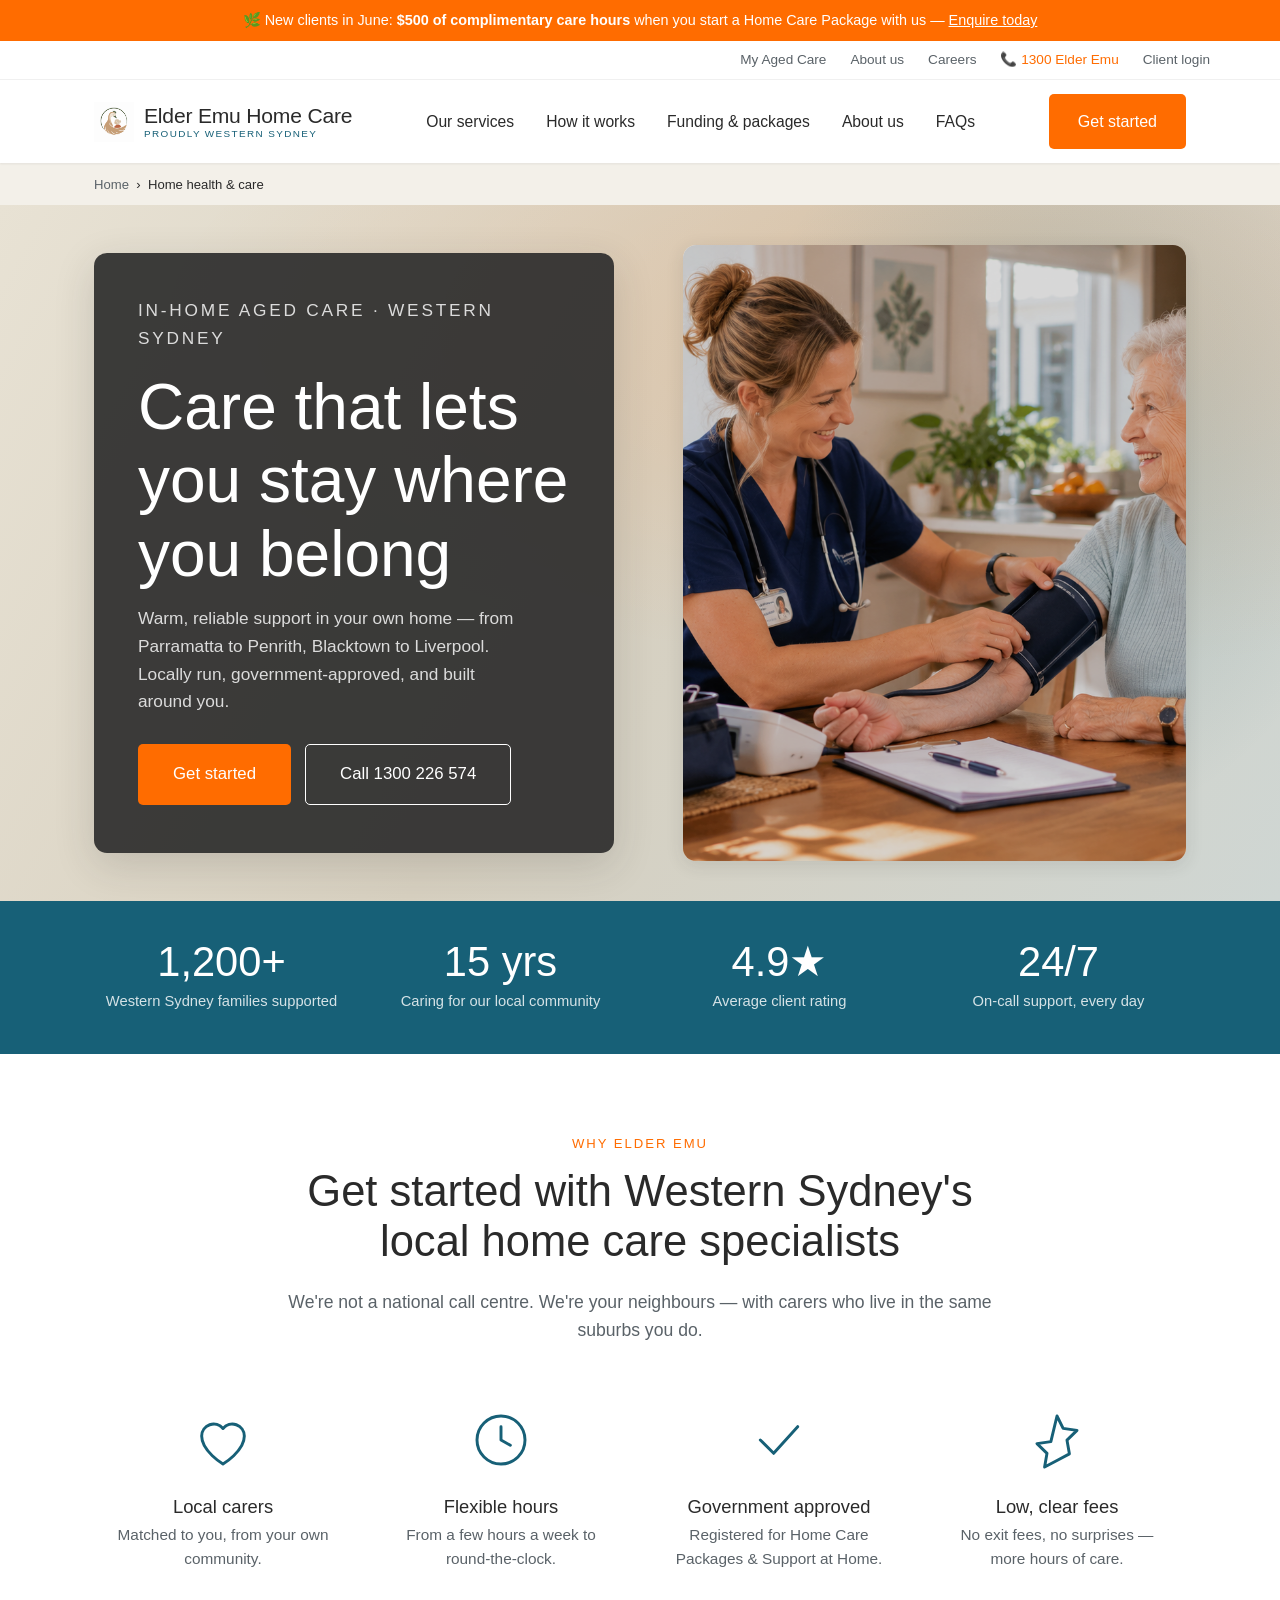
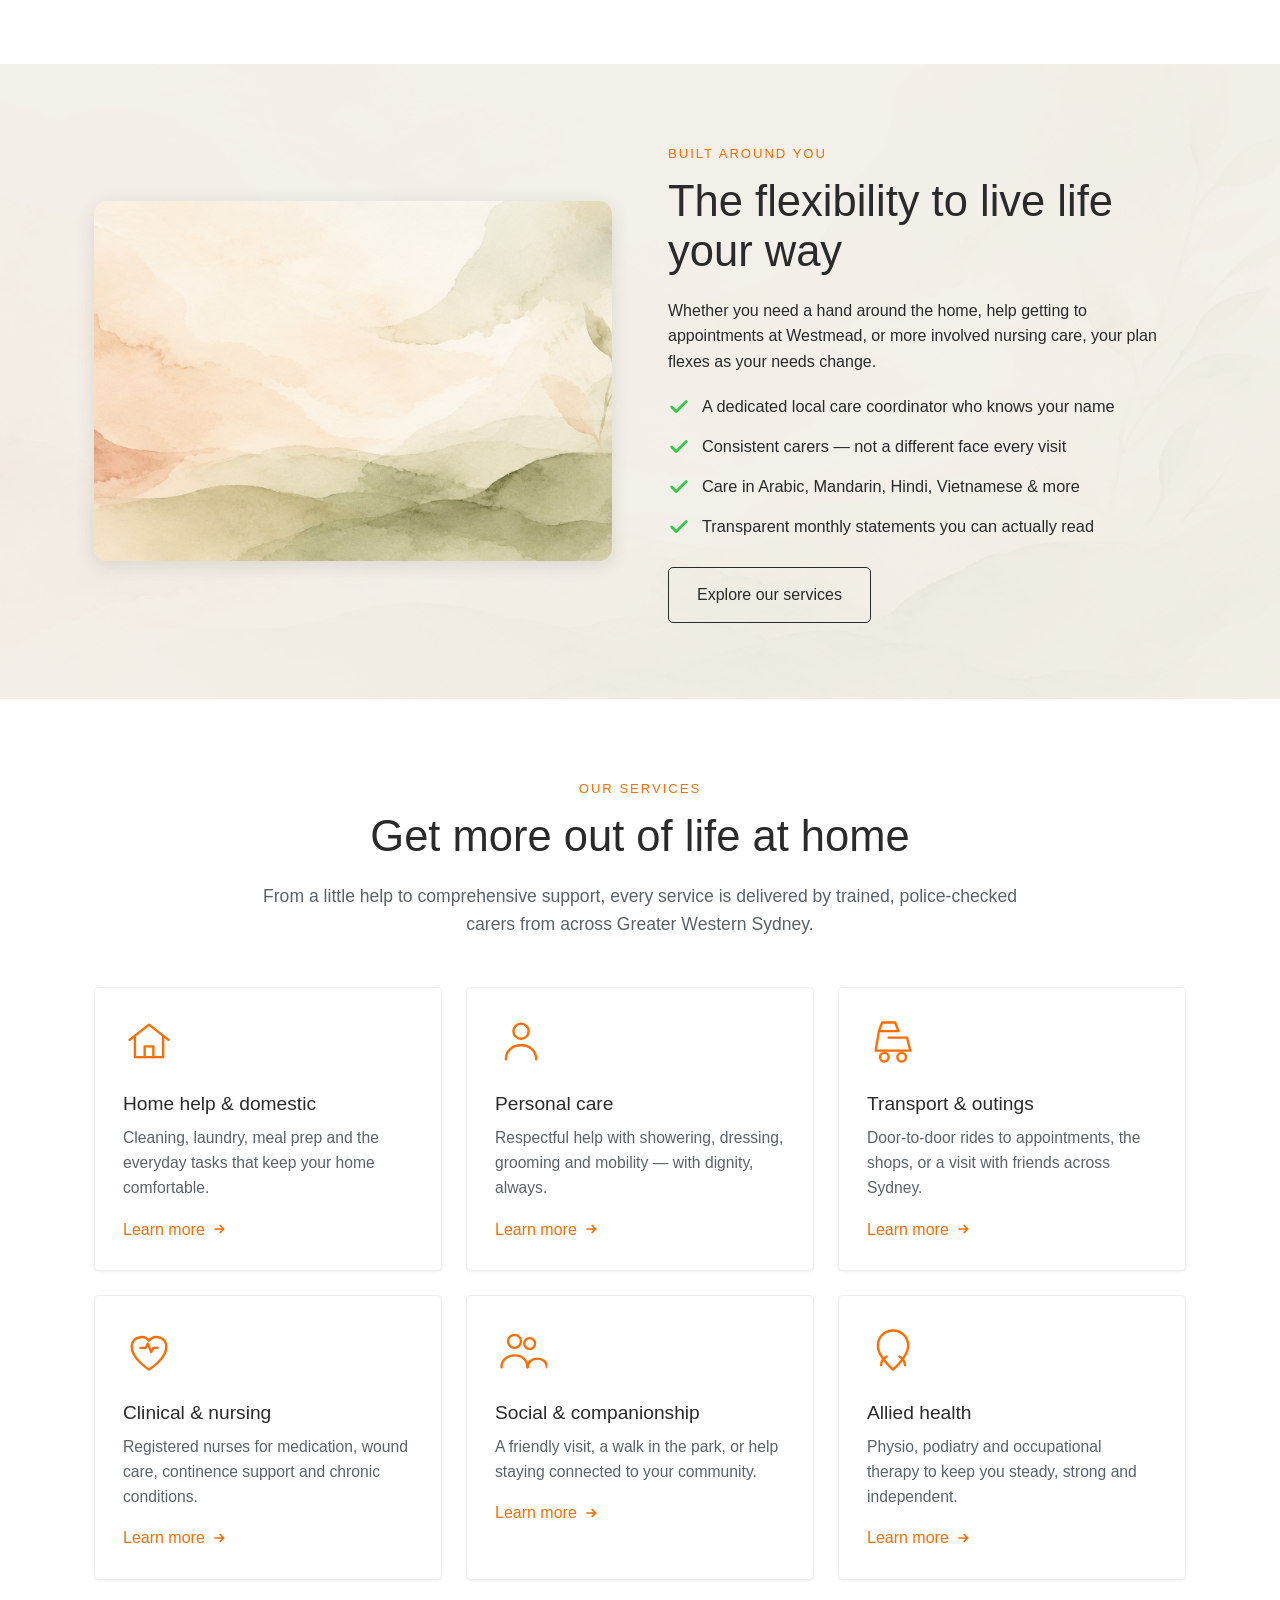
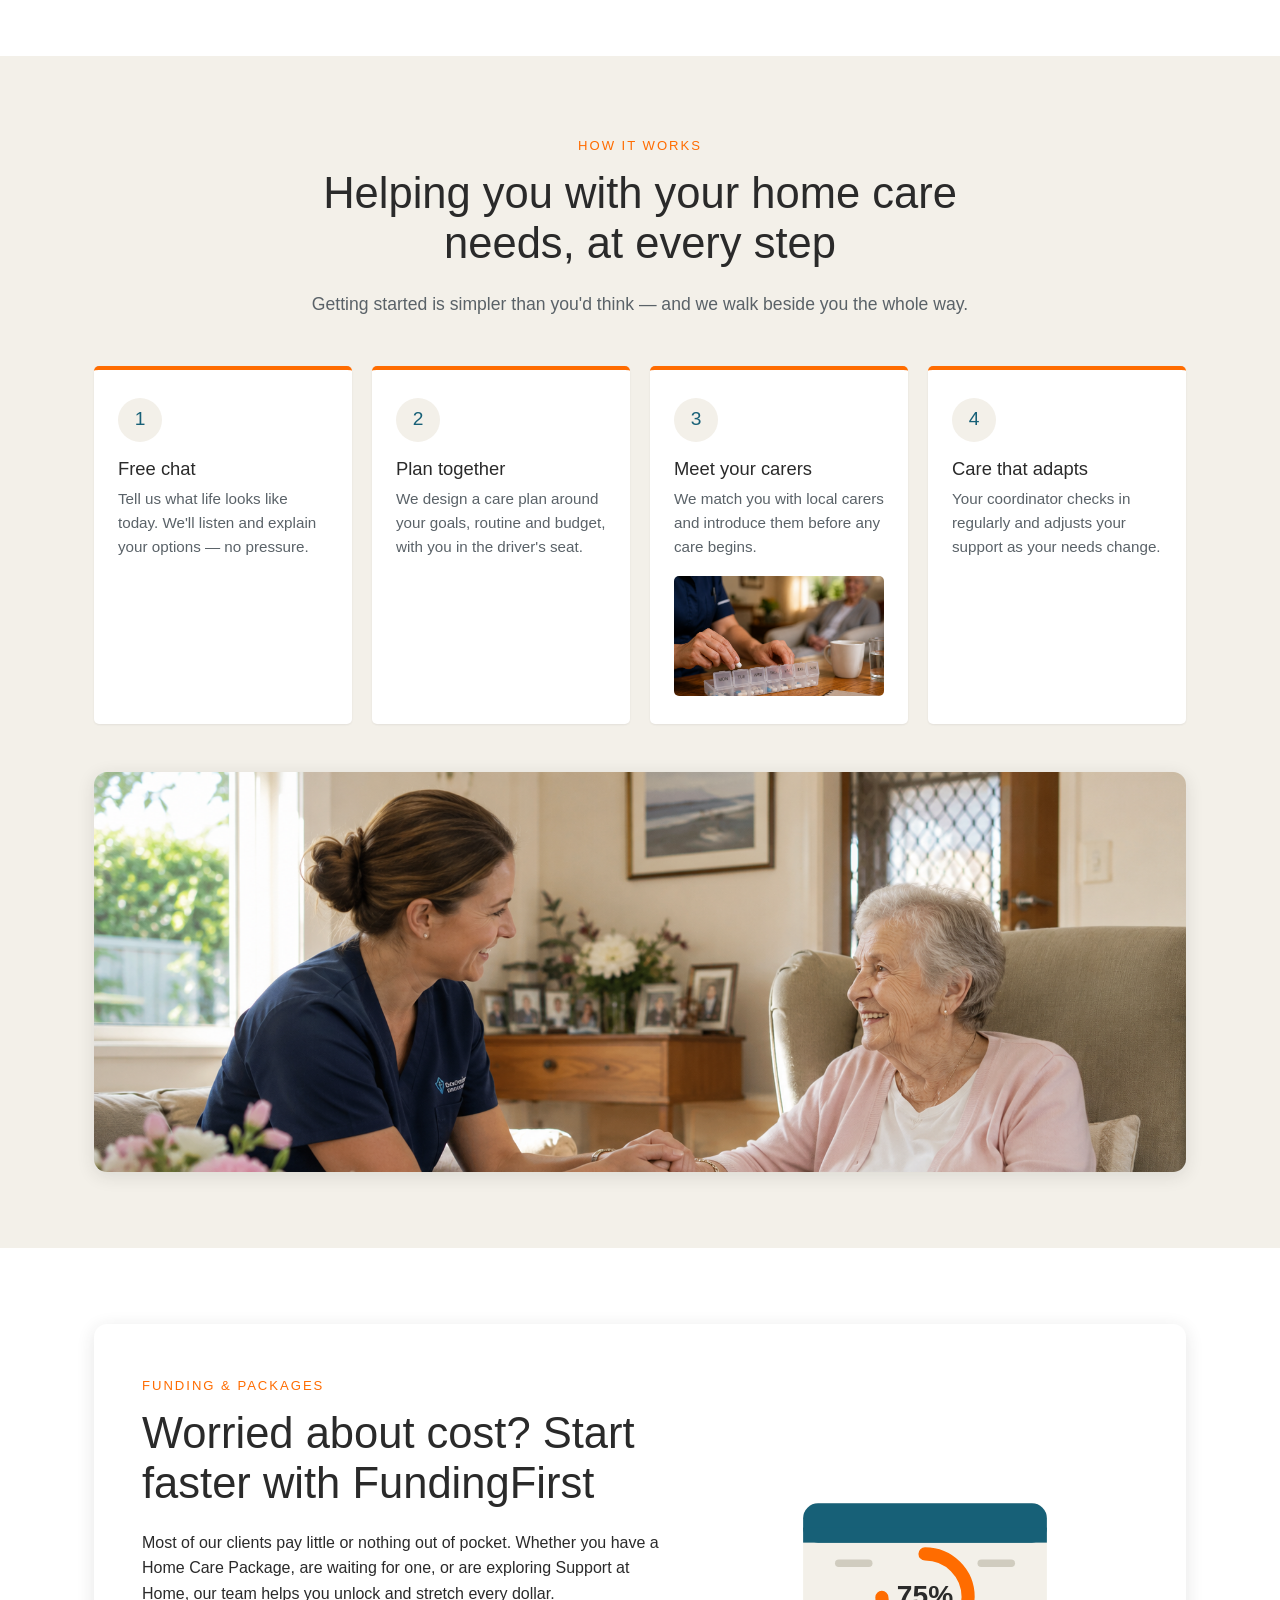
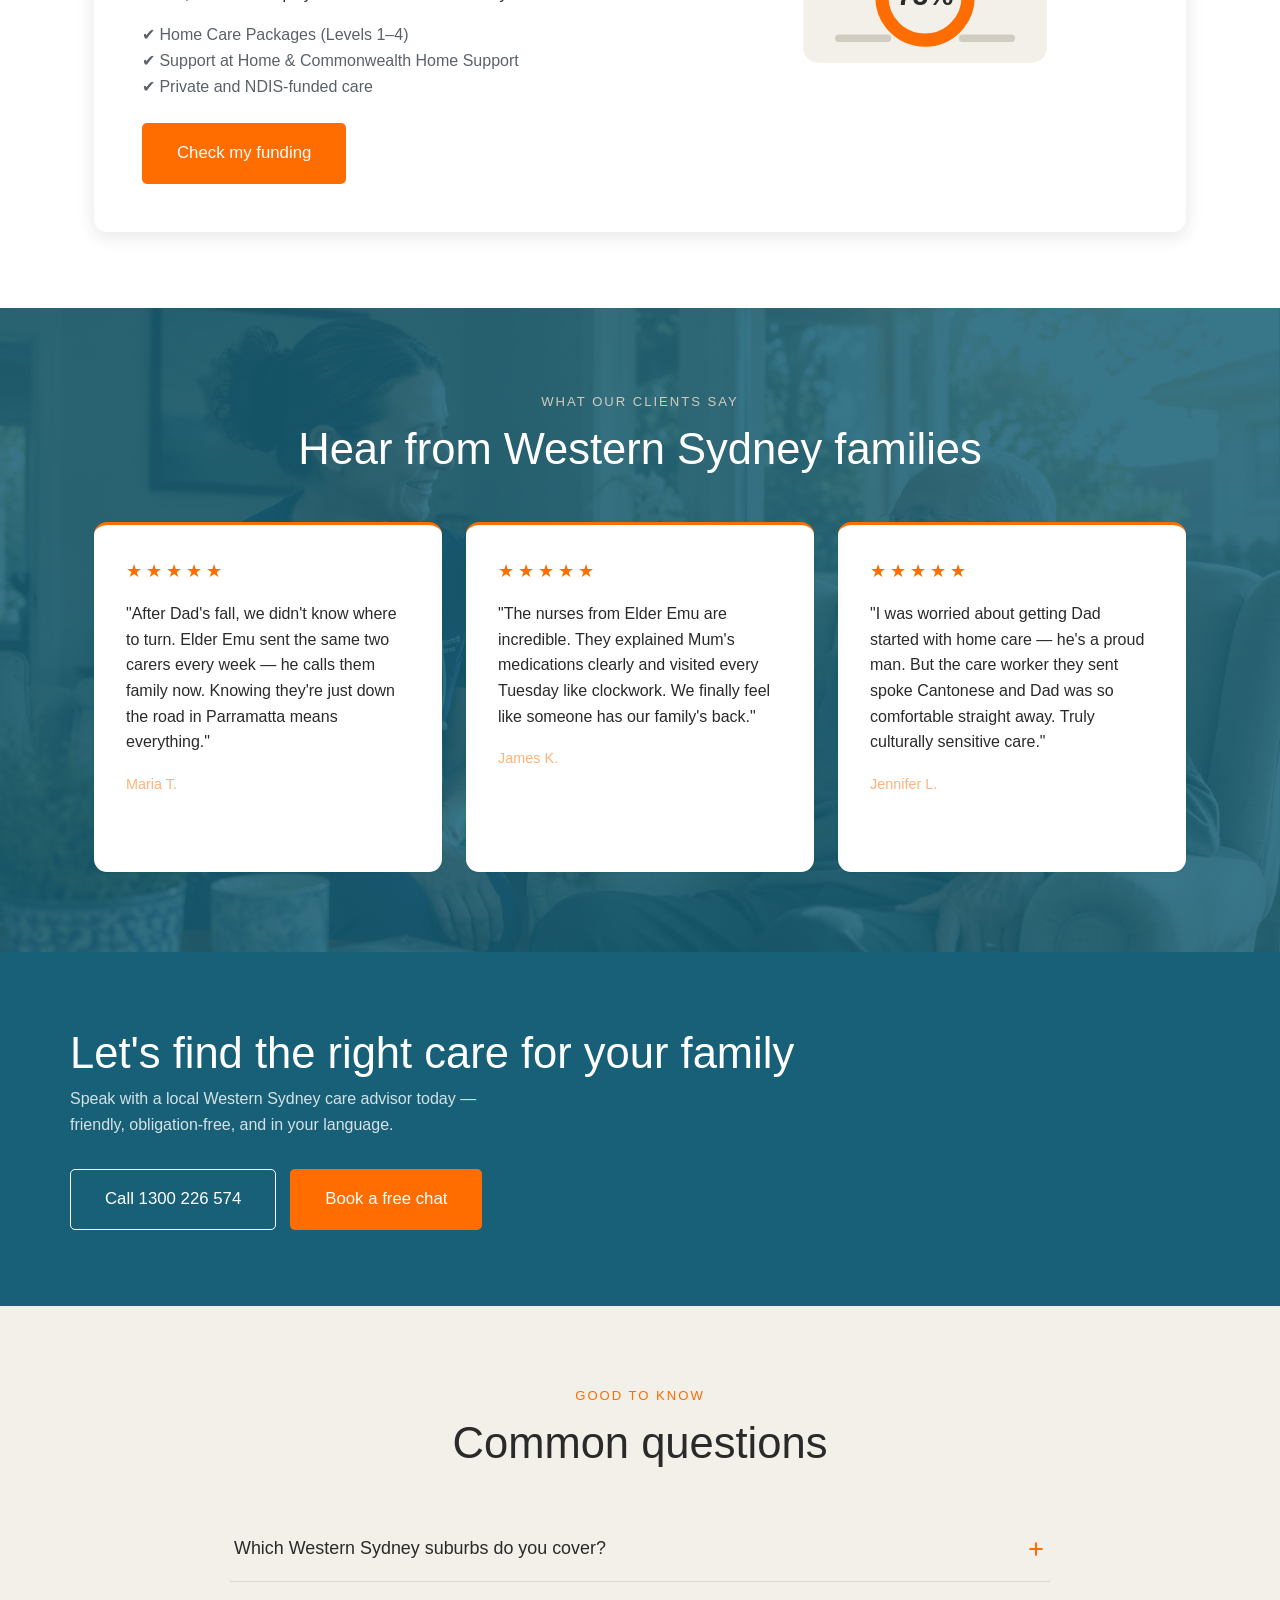
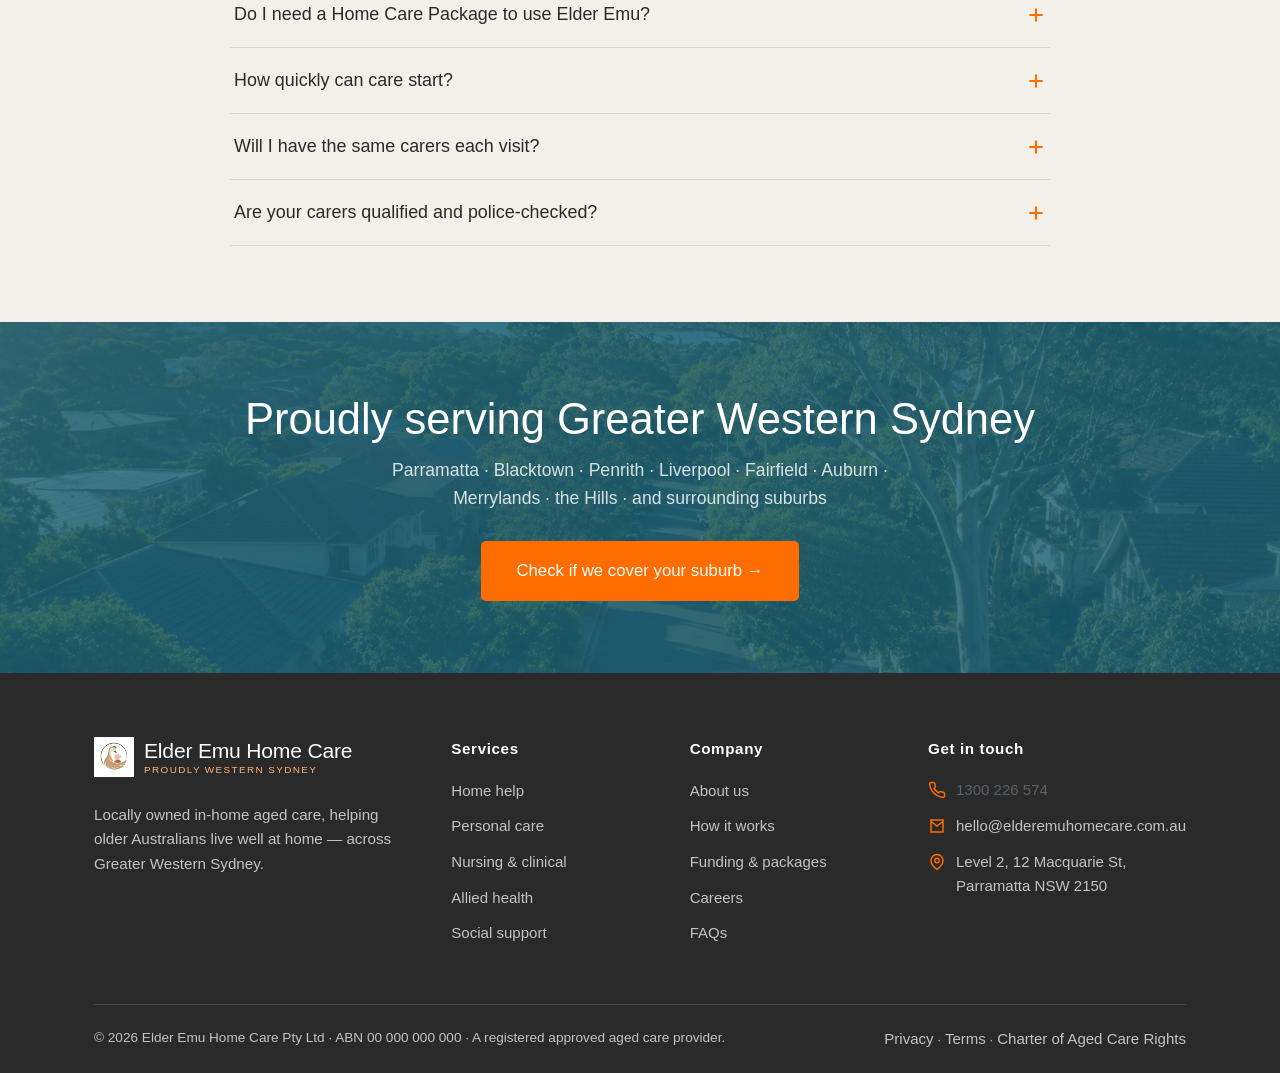
==== commit 5da3f725: "main changes" ====
--- a/index.html
+++ b/index.html
@@ -3,53 +3,53 @@
 <head>
   <meta charset="UTF-8" />
   <meta name="viewport" content="width=device-width, initial-scale=1.0" />
-  <title>Elder Emu Home Care | In-Home Aged Care Across Western Sydney</title>
-  <meta name="description" content="Elder Emu Home Care delivers warm, reliable in-home aged care across Western Sydney — Parramatta, Blacktown, Penrith, Liverpool and the Hills. Home Care Packages, support at home and private care." />
+  <title>Elder Emu Home Care | In-Home Aged Care Western Sydney</title>
+  <meta name="description" content="Locally owned in-home aged care across Western Sydney. RN-led nursing, personal care, domestic help and social support. Government funded and private care available. Call 1300 226 574." />
+  <meta name="robots" content="index, follow">
+  <meta property="og:site_name" content="Elder Emu Home Care">
+  <meta property="og:type" content="website">
+  <meta property="og:image" content="/images/elder-emu-logo-icon-only.png">
+  <link rel="canonical" href="https://www.elderemuhomecare.com.au/index.html">
   <link rel="preconnect" href="https://fonts.gstatic.com" crossorigin />
   <link rel="stylesheet" href="styles.css" />
-  <link rel="icon" href="data:image/svg+xml,%3Csvg xmlns='http://www.w3.org/2000/svg' viewBox='0 0 32 32'%3E%3Crect width='32' height='32' rx='7' fill='%23ff6c00'/%3E%3Cpath d='M16 6c5 3 7 7 7 11a7 7 0 1 1-14 0c0-4 2-8 7-11z' fill='%23fff'/%3E%3C/svg%3E" />
+  <link rel="icon" href="images/Elder Emu Logo.jpg" type="image/jpeg" />
 </head>
 <body>
 
   <!-- Promo bar -->
   <div class="topbar">
-    🌿 New clients in June: <strong>$500 of complimentary care hours</strong> when you start a Home Care Package with us — <a href="#contact">Enquire today</a>
+    🌿 New clients in June: <strong>$500 of complimentary care hours</strong> when you start a Home Care Package with us — <a href="contact.html">Enquire today</a>
   </div>
 
   <!-- Header -->
   <header class="header" id="header">
     <div class="header__top">
       <div class="container header__top-inner">
-        <a href="#funding">My Aged Care</a>
-        <a href="#about">About us</a>
-        <a href="#careers">Careers</a>
+        <a href="funding.html">My Aged Care</a>
+        <a href="about.html">About us</a>
+        <a href="careers.html">Careers</a>
         <a href="tel:1300226574" class="header__phone">📞 1300 Elder Emu</a>
-        <a href="#contact">Client login</a>
+        <a href="contact.html">Client login</a>
       </div>
     </div>
     <div class="container">
       <nav class="navbar" aria-label="Primary">
-        <a href="#top" class="logo" aria-label="Elder Emu Home Care home">
-          <svg class="logo__mark" viewBox="0 0 48 48" aria-hidden="true">
-            <rect width="48" height="48" rx="11" fill="#176077"/>
-            <path d="M24 9c7 4.4 10.5 10 10.5 16.2A10.5 10.5 0 0 1 24 35.7 10.5 10.5 0 0 1 13.5 25.2C13.5 19 17 13.4 24 9z" fill="#ff6c00"/>
-            <path d="M24 14c.2 5 .2 10.5 0 18" stroke="#fff" stroke-width="1.6" stroke-linecap="round"/>
-            <path d="M24 21c2-2 4-2.8 6.4-3M24 26c-2-2-4-2.8-6.4-3M24 30c1.6-1.6 3.2-2.3 5.2-2.6" stroke="#fff" stroke-width="1.6" stroke-linecap="round" fill="none"/>
-          </svg>
+        <a href="index.html" class="logo" aria-label="Elder Emu Home Care home">
+          <img src="images/Elder Emu Logo.jpg" alt="Elder Emu Home Care logo" class="logo__img" style="height:40px" />
           <span class="logo__text">
             <span class="logo__name">Elder Emu Home Care</span>
             <span class="logo__tag">Proudly Western Sydney</span>
           </span>
         </a>
         <ul class="nav-links">
-          <li><a href="#services">Our services</a></li>
+          <li><a href="services.html">Our services</a></li>
           <li><a href="#how">How it works</a></li>
-          <li><a href="#funding">Funding &amp; packages</a></li>
-          <li><a href="#about">About us</a></li>
+          <li><a href="funding.html">Funding &amp; packages</a></li>
+          <li><a href="about.html">About us</a></li>
           <li><a href="#faq">FAQs</a></li>
         </ul>
         <div class="nav-cta">
-          <a href="#contact" class="btn btn-primary">Get started</a>
+          <a href="contact.html" class="btn btn-primary">Get started</a>
           <button class="nav-toggle" id="navToggle" aria-label="Menu" aria-expanded="false">
             <span></span><span></span><span></span>
           </button>
@@ -75,21 +75,12 @@
           <h1>Care that lets you stay where you belong</h1>
           <p>Warm, reliable support in your own home — from Parramatta to Penrith, Blacktown to Liverpool. Locally run, government-approved, and built around you.</p>
           <div class="hero__actions">
-            <a href="#contact" class="btn btn-primary btn-lg">Get started</a>
+            <a href="contact.html" class="btn btn-primary btn-lg">Get started</a>
             <a href="tel:1300226574" class="btn btn-ghost-light btn-lg">Call 1300 226 574</a>
           </div>
         </div>
         <div class="hero__art" aria-hidden="true">
-          <div class="hero__art-figure">
-            <svg viewBox="0 0 400 460" preserveAspectRatio="xMidYMid slice">
-              <circle cx="300" cy="120" r="70" fill="rgba(255,255,255,.18)"/>
-              <circle cx="120" cy="360" r="100" fill="rgba(23,96,119,.25)"/>
-              <path d="M40 430c80-30 160-30 320 0" stroke="rgba(255,255,255,.4)" stroke-width="3" fill="none"/>
-              <g transform="translate(150 150)">
-                <path d="M50 10c30 18 44 42 44 68A44 44 0 0 1 6 78C6 52 20 28 50 10z" fill="#ff6c00"/>
-                <path d="M50 34c.4 24 .4 50 0 86" stroke="#fff" stroke-width="3" stroke-linecap="round"/>
-              </g>
-            </svg>
+          <div class="hero__art-figure hero__art-figure--img" style="background-image:url('images/RN taking BP.jpg')">
           </div>
         </div>
       </div>
@@ -142,18 +133,11 @@
   </section>
 
   <!-- Split feature -->
-  <section class="section section--soft">
-    <div class="container">
+  <section class="section section--soft section--textured">
+    <div class="container" style="position:relative;z-index:1">
       <div class="split">
-        <div class="split__art reveal" aria-hidden="true">
-          <svg viewBox="0 0 400 360" preserveAspectRatio="xMidYMid slice">
-            <circle cx="300" cy="80" r="60" fill="rgba(255,255,255,.22)"/>
-            <circle cx="90" cy="300" r="90" fill="rgba(255,255,255,.14)"/>
-            <g transform="translate(140 110)" fill="none" stroke="#fff" stroke-width="4" stroke-linecap="round">
-              <path d="M60 20c34 20 50 48 50 78a50 50 0 0 1-100 0C10 68 26 40 60 20z"/>
-              <path d="M60 48v92"/>
-            </g>
-          </svg>
+        <div class="split__img-wrap reveal" aria-hidden="true">
+          <img src="images/background1.jpg" alt="Daughter embracing elderly mother with nurse" loading="lazy" />
         </div>
         <div class="reveal">
           <span class="eyebrow">Built around you</span>
@@ -165,7 +149,7 @@
             <li><svg viewBox="0 0 24 24" fill="none" stroke="currentColor" stroke-width="3" stroke-linecap="round" stroke-linejoin="round"><path d="M4 12l5 5L20 6"/></svg> Care in Arabic, Mandarin, Hindi, Vietnamese &amp; more</li>
             <li><svg viewBox="0 0 24 24" fill="none" stroke="currentColor" stroke-width="3" stroke-linecap="round" stroke-linejoin="round"><path d="M4 12l5 5L20 6"/></svg> Transparent monthly statements you can actually read</li>
           </ul>
-          <a href="#services" class="btn btn-ghost">Explore our services</a>
+          <a href="services.html" class="btn btn-ghost">Explore our services</a>
         </div>
       </div>
     </div>
@@ -184,37 +168,37 @@
           <svg class="card__icon" viewBox="0 0 48 48" fill="none" stroke="currentColor" stroke-width="2.2" stroke-linecap="round" stroke-linejoin="round"><path d="M6 22L24 8l18 14"/><path d="M11 19v19h26V19"/><path d="M20 38V28h8v10"/></svg>
           <h4>Home help &amp; domestic</h4>
           <p>Cleaning, laundry, meal prep and the everyday tasks that keep your home comfortable.</p>
-          <a href="#contact" class="card__link">Learn more <svg viewBox="0 0 24 24" fill="none" stroke="currentColor" stroke-width="2.5"><path d="M5 12h14M13 6l6 6-6 6"/></svg></a>
+          <a href="everyday-living.html" class="card__link">Learn more <svg viewBox="0 0 24 24" fill="none" stroke="currentColor" stroke-width="2.5"><path d="M5 12h14M13 6l6 6-6 6"/></svg></a>
         </div>
         <div class="card reveal">
           <svg class="card__icon" viewBox="0 0 48 48" fill="none" stroke="currentColor" stroke-width="2.2" stroke-linecap="round" stroke-linejoin="round"><circle cx="24" cy="14" r="7"/><path d="M10 40c0-8 6-13 14-13s14 5 14 13"/></svg>
           <h4>Personal care</h4>
           <p>Respectful help with showering, dressing, grooming and mobility — with dignity, always.</p>
-          <a href="#contact" class="card__link">Learn more <svg viewBox="0 0 24 24" fill="none" stroke="currentColor" stroke-width="2.5"><path d="M5 12h14M13 6l6 6-6 6"/></svg></a>
+          <a href="personal-care.html" class="card__link">Learn more <svg viewBox="0 0 24 24" fill="none" stroke="currentColor" stroke-width="2.5"><path d="M5 12h14M13 6l6 6-6 6"/></svg></a>
         </div>
         <div class="card reveal">
           <svg class="card__icon" viewBox="0 0 48 48" fill="none" stroke="currentColor" stroke-width="2.2" stroke-linecap="round" stroke-linejoin="round"><path d="M14 6h12l3 8H11z"/><circle cx="16" cy="38" r="4"/><circle cx="32" cy="38" r="4"/><path d="M11 14l-3 18h32l-3-12H20"/></svg>
           <h4>Transport &amp; outings</h4>
           <p>Door-to-door rides to appointments, the shops, or a visit with friends across Sydney.</p>
-          <a href="#contact" class="card__link">Learn more <svg viewBox="0 0 24 24" fill="none" stroke="currentColor" stroke-width="2.5"><path d="M5 12h14M13 6l6 6-6 6"/></svg></a>
+          <a href="services.html#transport" class="card__link">Learn more <svg viewBox="0 0 24 24" fill="none" stroke="currentColor" stroke-width="2.5"><path d="M5 12h14M13 6l6 6-6 6"/></svg></a>
         </div>
         <div class="card reveal">
           <svg class="card__icon" viewBox="0 0 48 48" fill="none" stroke="currentColor" stroke-width="2.2" stroke-linecap="round" stroke-linejoin="round"><path d="M24 42s-16-9.6-16-21a9 9 0 0 1 16-5.6A9 9 0 0 1 40 21c0 11.4-16 21-16 21z"/><path d="M16 22h5l2-4 3 8 2-4h4"/></svg>
           <h4>Clinical &amp; nursing</h4>
           <p>Registered nurses for medication, wound care, continence support and chronic conditions.</p>
-          <a href="#contact" class="card__link">Learn more <svg viewBox="0 0 24 24" fill="none" stroke="currentColor" stroke-width="2.5"><path d="M5 12h14M13 6l6 6-6 6"/></svg></a>
+          <a href="nursing-care.html" class="card__link">Learn more <svg viewBox="0 0 24 24" fill="none" stroke="currentColor" stroke-width="2.5"><path d="M5 12h14M13 6l6 6-6 6"/></svg></a>
         </div>
         <div class="card reveal">
           <svg class="card__icon" viewBox="0 0 48 48" fill="none" stroke="currentColor" stroke-width="2.2" stroke-linecap="round" stroke-linejoin="round"><circle cx="18" cy="16" r="6"/><circle cx="32" cy="18" r="5"/><path d="M6 40c0-7 5-11 12-11s12 4 12 11"/><path d="M30 40c0-5 4-8 9-8s9 3 9 8"/></svg>
           <h4>Social &amp; companionship</h4>
           <p>A friendly visit, a walk in the park, or help staying connected to your community.</p>
-          <a href="#contact" class="card__link">Learn more <svg viewBox="0 0 24 24" fill="none" stroke="currentColor" stroke-width="2.5"><path d="M5 12h14M13 6l6 6-6 6"/></svg></a>
+          <a href="social-support.html" class="card__link">Learn more <svg viewBox="0 0 24 24" fill="none" stroke="currentColor" stroke-width="2.5"><path d="M5 12h14M13 6l6 6-6 6"/></svg></a>
         </div>
         <div class="card reveal">
           <svg class="card__icon" viewBox="0 0 48 48" fill="none" stroke="currentColor" stroke-width="2.2" stroke-linecap="round" stroke-linejoin="round"><path d="M24 6c8 0 14 6 14 14 0 10-14 22-14 22S10 30 10 20C10 12 16 6 24 6z"/><path d="M18 30c-3 2-5 5-5 8M30 30c3 2 5 5 5 8"/></svg>
           <h4>Allied health</h4>
           <p>Physio, podiatry and occupational therapy to keep you steady, strong and independent.</p>
-          <a href="#contact" class="card__link">Learn more <svg viewBox="0 0 24 24" fill="none" stroke="currentColor" stroke-width="2.5"><path d="M5 12h14M13 6l6 6-6 6"/></svg></a>
+          <a href="services.html#allied" class="card__link">Learn more <svg viewBox="0 0 24 24" fill="none" stroke="currentColor" stroke-width="2.5"><path d="M5 12h14M13 6l6 6-6 6"/></svg></a>
         </div>
       </div>
     </div>
@@ -231,8 +215,19 @@
       <div class="steps">
         <div class="step reveal"><div class="step__num">1</div><h4>Free chat</h4><p>Tell us what life looks like today. We'll listen and explain your options — no pressure.</p></div>
         <div class="step reveal"><div class="step__num">2</div><h4>Plan together</h4><p>We design a care plan around your goals, routine and budget, with you in the driver's seat.</p></div>
-        <div class="step reveal"><div class="step__num">3</div><h4>Meet your carers</h4><p>We match you with local carers and introduce them before any care begins.</p></div>
+        <div class="step reveal">
+          <div class="step__num">3</div>
+          <h4>Meet your carers</h4>
+          <p>We match you with local carers and introduce them before any care begins.</p>
+          <img src="images/ENRN sorting medicine.jpg" alt="Nurse sorting medication" style="margin-top:16px;border-radius:var(--radius);height:120px;width:100%;object-fit:cover;" loading="lazy" />
+        </div>
         <div class="step reveal"><div class="step__num">4</div><h4>Care that adapts</h4><p>Your coordinator checks in regularly and adjusts your support as your needs change.</p></div>
+      </div>
+      
+      <div class="reveal">
+        <div class="how-image">
+          <img src="images/RN giving advice.jpg" alt="Family meeting with nurse at the dining table" loading="lazy" />
+        </div>
       </div>
     </div>
   </section>
@@ -250,7 +245,7 @@
             <li>✔ Support at Home &amp; Commonwealth Home Support</li>
             <li>✔ Private and NDIS-funded care</li>
           </ul>
-          <a href="#contact" class="btn btn-primary btn-lg">Check my funding</a>
+          <a href="funding.html" class="btn btn-primary btn-lg">Check my funding</a>
         </div>
         <div class="funding__art" aria-hidden="true">
           <svg viewBox="0 0 320 280">
@@ -269,13 +264,29 @@
     </div>
   </section>
 
-  <!-- Testimonial -->
-  <section class="section testimonial">
-    <div class="container">
-      <div class="reveal">
-        <div class="stars">★★★★★</div>
-        <blockquote>"After Dad's fall, we didn't know where to turn. Elder Emu sent the same two carers every week — he calls them family now. Knowing they're just down the road in Parramatta means everything."</blockquote>
-        <p class="testimonial__by">Maria T. <span>Daughter &amp; carer · Merrylands, NSW</span></p>
+  <!-- Testimonials with background -->
+  <section class="section testimonial--bg" style="background-image:url('images/RN consulting.jpg'); padding: 80px 0;">
+    <div class="container">
+      <div class="section__head reveal" style="color:white;">
+        <span class="eyebrow" style="color:var(--sandstone)">What our clients say</span>
+        <h2 style="color:white;">Hear from Western Sydney families</h2>
+      </div>
+      <div class="testimonial-cards reveal">
+        <div class="testimonial-card">
+          <div class="stars">★★★★★</div>
+          <blockquote>"After Dad's fall, we didn't know where to turn. Elder Emu sent the same two carers every week — he calls them family now. Knowing they're just down the road in Parramatta means everything."</blockquote>
+          <p class="testimonial__by">Maria T.<br><span class="muted">Daughter &amp; carer · Merrylands, NSW</span></p>
+        </div>
+        <div class="testimonial-card">
+          <div class="stars">★★★★★</div>
+          <blockquote>"The nurses from Elder Emu are incredible. They explained Mum's medications clearly and visited every Tuesday like clockwork. We finally feel like someone has our family's back."</blockquote>
+          <p class="testimonial__by">James K.<br><span class="muted">Son · Blacktown NSW</span></p>
+        </div>
+        <div class="testimonial-card">
+          <div class="stars">★★★★★</div>
+          <blockquote>"I was worried about getting Dad started with home care — he's a proud man. But the care worker they sent spoke Cantonese and Dad was so comfortable straight away. Truly culturally sensitive care."</blockquote>
+          <p class="testimonial__by">Jennifer L.<br><span class="muted">Daughter · Auburn NSW</span></p>
+        </div>
       </div>
     </div>
   </section>
@@ -289,7 +300,7 @@
       </div>
       <div class="cta-band__actions reveal">
         <a href="tel:1300226574" class="btn btn-ghost-light btn-lg">Call 1300 226 574</a>
-        <a href="mailto:hello@elderemuhomecare.com.au" class="btn btn-primary btn-lg">Book a free chat</a>
+        <a href="contact.html" class="btn btn-primary btn-lg">Book a free chat</a>
       </div>
     </div>
   </section>
@@ -326,17 +337,22 @@
     </div>
   </section>
 
+  <!-- Suburb Band -->
+  <section class="suburb-band suburb-band--image" style="background-image:url('images/background2.jpg')">
+    <div class="container reveal">
+      <h2>Proudly serving Greater Western Sydney</h2>
+      <p>Parramatta · Blacktown · Penrith · Liverpool · Fairfield · Auburn · Merrylands · the Hills · and surrounding suburbs</p>
+      <a href="contact.html" class="btn btn-primary btn-lg">Check if we cover your suburb →</a>
+    </div>
+  </section>
+
   <!-- Footer -->
   <footer class="footer">
     <div class="container">
       <div class="footer__grid">
         <div class="footer__brand">
-          <a href="#top" class="logo">
-            <svg class="logo__mark" viewBox="0 0 48 48" aria-hidden="true">
-              <rect width="48" height="48" rx="11" fill="#ff6c00"/>
-              <path d="M24 9c7 4.4 10.5 10 10.5 16.2A10.5 10.5 0 0 1 24 35.7 10.5 10.5 0 0 1 13.5 25.2C13.5 19 17 13.4 24 9z" fill="#fff"/>
-              <path d="M24 14c.2 5 .2 10.5 0 18" stroke="#176077" stroke-width="1.6" stroke-linecap="round"/>
-            </svg>
+          <a href="index.html" class="logo">
+            <img src="images/Elder Emu Logo.jpg" alt="Elder Emu Home Care logo" class="logo__img" style="height:40px" />
             <span class="logo__text"><span class="logo__name">Elder Emu Home Care</span><span class="logo__tag" style="color:#ffb27a">Proudly Western Sydney</span></span>
           </a>
           <p>Locally owned in-home aged care, helping older Australians live well at home — across Greater Western Sydney.</p>
@@ -344,26 +360,26 @@
         <div>
           <h5>Services</h5>
           <ul>
-            <li><a href="#services">Home help</a></li>
-            <li><a href="#services">Personal care</a></li>
-            <li><a href="#services">Nursing &amp; clinical</a></li>
-            <li><a href="#services">Allied health</a></li>
-            <li><a href="#services">Social support</a></li>
+            <li><a href="everyday-living.html">Home help</a></li>
+            <li><a href="personal-care.html">Personal care</a></li>
+            <li><a href="nursing-care.html">Nursing &amp; clinical</a></li>
+            <li><a href="services.html#allied">Allied health</a></li>
+            <li><a href="social-support.html">Social support</a></li>
           </ul>
         </div>
         <div>
           <h5>Company</h5>
           <ul>
-            <li><a href="#about">About us</a></li>
+            <li><a href="about.html">About us</a></li>
             <li><a href="#how">How it works</a></li>
-            <li><a href="#funding">Funding &amp; packages</a></li>
-            <li><a href="#careers">Careers</a></li>
+            <li><a href="funding.html">Funding &amp; packages</a></li>
+            <li><a href="careers.html">Careers</a></li>
             <li><a href="#faq">FAQs</a></li>
           </ul>
         </div>
         <div>
           <h5>Get in touch</h5>
-          <div class="footer__contact-item"><svg viewBox="0 0 24 24" fill="none" stroke="currentColor" stroke-width="2"><path d="M22 16.9v3a2 2 0 0 1-2.2 2 19.8 19.8 0 0 1-8.6-3 19.5 19.5 0 0 1-6-6 19.8 19.8 0 0 1-3-8.6A2 2 0 0 1 4.1 2h3a2 2 0 0 1 2 1.7c.1 1 .4 1.9.7 2.8a2 2 0 0 1-.5 2.1L8.1 9.9a16 16 0 0 0 6 6l1.3-1.3a2 2 0 0 1 2.1-.4c.9.3 1.8.6 2.8.7a2 2 0 0 1 1.7 2z"/></svg> 1300 226 574</div>
+          <div class="footer__contact-item"><svg viewBox="0 0 24 24" fill="none" stroke="currentColor" stroke-width="2"><path d="M22 16.9v3a2 2 0 0 1-2.2 2 19.8 19.8 0 0 1-8.6-3 19.5 19.5 0 0 1-6-6 19.8 19.8 0 0 1-3-8.6A2 2 0 0 1 4.1 2h3a2 2 0 0 1 2 1.7c.1 1 .4 1.9.7 2.8a2 2 0 0 1-.5 2.1L8.1 9.9a16 16 0 0 0 6 6l1.3-1.3a2 2 0 0 1 2.1-.4c.9.3 1.8.6 2.8.7a2 2 0 0 1 1.7 2z"/></svg> <a href="tel:1300226574" style="color:var(--text-muted)">1300 226 574</a></div>
           <div class="footer__contact-item"><svg viewBox="0 0 24 24" fill="none" stroke="currentColor" stroke-width="2"><path d="M4 4h16v16H4z"/><path d="m4 6 8 6 8-6"/></svg> hello@elderemuhomecare.com.au</div>
           <div class="footer__contact-item"><svg viewBox="0 0 24 24" fill="none" stroke="currentColor" stroke-width="2"><path d="M20 10c0 6-8 12-8 12s-8-6-8-12a8 8 0 0 1 16 0z"/><circle cx="12" cy="10" r="3"/></svg> Level 2, 12 Macquarie St, Parramatta NSW 2150</div>
         </div>
--- a/styles.css
+++ b/styles.css
@@ -338,6 +338,442 @@
   .hero__actions .btn, .cta-band__actions .btn { width: 100%; }
 }
 
+/* ---------- Page hero (inner pages) ---------- */
+.page-hero {
+  position: relative; overflow: hidden;
+  background: var(--brand-teal); color: #fff;
+  padding: 80px 0 72px;
+}
+.page-hero--image {
+  background-size: cover; background-position: center;
+}
+.page-hero--image::before {
+  content: ""; position: absolute; inset: 0;
+  background: rgba(23,96,119,.88);
+}
+.page-hero .container { position: relative; z-index: 1; }
+.page-hero h1 { color: #fff; margin-bottom: 16px; }
+.page-hero p { color: rgba(255,255,255,.85); font-size: 1.12rem; max-width: 60ch; }
+.page-hero .eyebrow { color: #ffb27a; }
+.page-hero .hero__actions { display: flex; flex-wrap: wrap; gap: 14px; margin-top: 28px; }
+
+/* Page hero split variant */
+.page-hero .split { gap: 48px; }
+.page-hero .split__img {
+  border-radius: var(--radius-lg);
+  box-shadow: var(--shadow-raised);
+  object-fit: cover; width: 100%; height: 100%;
+  min-height: 340px;
+}
+
+/* ---------- Service detail grid ---------- */
+.service-grid {
+  display: grid; grid-template-columns: repeat(4, 1fr);
+  gap: 24px;
+}
+.service-grid__item {
+  background: #fff; border-radius: var(--radius);
+  padding: 28px 24px; box-shadow: var(--shadow-flat);
+  border-top: 3px solid var(--brand-teal);
+  transition: transform .3s var(--ease), box-shadow .3s var(--ease);
+}
+.service-grid__item:hover {
+  transform: translateY(-3px); box-shadow: var(--shadow-raised);
+}
+.service-grid__item .feature__icon {
+  width: 48px; height: 48px; margin: 0 0 14px;
+}
+.service-grid__item h4 { margin-bottom: 8px; font-size: 1.05rem; }
+.service-grid__item p { color: var(--text-muted); font-size: .93rem; margin: 0; }
+
+/* 3-col variant */
+.service-grid--3 { grid-template-columns: repeat(3, 1fr); }
+
+/* 2-col variant */
+.service-grid--2 { grid-template-columns: repeat(2, 1fr); }
+
+/* ---------- Service cards (enhanced with image) ---------- */
+.card--service { display: flex; flex-direction: column; padding: 0; overflow: hidden; }
+.card--service .card__image {
+  width: 100%; height: 200px; object-fit: cover;
+  border-radius: var(--radius-lg);
+}
+.card--service .card__body { padding: 24px 28px 28px; flex: 1; display: flex; flex-direction: column; }
+.card--service .card__body p { flex: 1; }
+.card--service .card__bullets {
+  list-style: none; margin: 0 0 18px; padding: 0;
+}
+.card--service .card__bullets li {
+  font-size: .9rem; color: var(--text-muted);
+  padding: 5px 0; border-bottom: 1px solid rgba(42,42,42,.06);
+  display: flex; align-items: center; gap: 8px;
+}
+.card--service .card__bullets li::before {
+  content: "✓"; color: var(--brand-teal); font-weight: 700; font-size: .85rem;
+}
+
+/* ---------- Notice / callout boxes ---------- */
+.notice {
+  border-radius: var(--radius-lg);
+  padding: 32px 36px;
+  margin: 0;
+}
+.notice--teal {
+  background: var(--brand-teal); color: #fff;
+}
+.notice--teal h3, .notice--teal h4 { color: #fff; }
+.notice--teal p { color: rgba(255,255,255,.88); }
+.notice--orange {
+  background: #fff; border-left: 5px solid var(--accent);
+  box-shadow: var(--shadow-raised);
+}
+.notice--orange h4 { color: var(--accent); }
+
+/* ---------- Funding level cards ---------- */
+.funding-levels {
+  display: grid; grid-template-columns: repeat(4, 1fr);
+  gap: 16px;
+}
+.funding-level {
+  background: #fff; border-radius: var(--radius);
+  padding: 22px 20px; box-shadow: var(--shadow-flat);
+  border-top: 3px solid var(--brand-teal);
+  text-align: center;
+  transition: transform .3s var(--ease), box-shadow .3s var(--ease);
+}
+.funding-level:hover {
+  transform: translateY(-3px); box-shadow: var(--shadow-raised);
+}
+.funding-level__num {
+  font-family: var(--font-bold); font-size: 1.1rem;
+  color: var(--brand-teal); margin-bottom: 4px;
+}
+.funding-level__amount {
+  font-family: var(--font-display); font-size: 1.5rem;
+  color: var(--text-primary); line-height: 1.2; margin-bottom: 6px;
+}
+.funding-level__desc {
+  font-size: .85rem; color: var(--text-muted); margin: 0;
+}
+
+/* Funding type cards */
+.funding-cards { display: grid; grid-template-columns: repeat(3, 1fr); gap: 24px; }
+.funding-card {
+  background: #fff; border-radius: var(--radius-lg);
+  padding: 36px 32px; box-shadow: var(--shadow-raised);
+  position: relative; overflow: hidden;
+  border: 2px solid transparent;
+  transition: border-color .3s var(--ease), transform .3s var(--ease);
+}
+.funding-card:hover { transform: translateY(-4px); border-color: var(--accent); }
+.funding-card .badge {
+  position: absolute; top: 16px; right: 16px;
+  background: var(--accent); color: #fff;
+  font-family: var(--font-bold); font-size: .7rem;
+  letter-spacing: .08em; text-transform: uppercase;
+  padding: 5px 12px; border-radius: 20px;
+}
+.funding-card .feature__icon {
+  width: 52px; height: 52px; margin: 0 0 18px; color: var(--brand-teal);
+}
+.funding-card h3 { font-size: 1.3rem; margin-bottom: 12px; }
+.funding-card p { color: var(--text-muted); font-size: .96rem; }
+
+/* ---------- Team cards ---------- */
+.team-grid { display: grid; grid-template-columns: repeat(4, 1fr); gap: 28px; }
+.team-card {
+  text-align: center; background: #fff;
+  border-radius: var(--radius-lg); padding: 36px 24px;
+  box-shadow: var(--shadow-flat);
+  transition: transform .3s var(--ease), box-shadow .3s var(--ease);
+}
+.team-card:hover { transform: translateY(-4px); box-shadow: var(--shadow-raised); }
+.team-card__avatar {
+  width: 110px; height: 110px; border-radius: 50%;
+  margin: 0 auto 20px;
+  background: linear-gradient(135deg, var(--sandstone) 0%, var(--brand-teal) 100%);
+  display: flex; align-items: center; justify-content: center;
+  font-size: 2.5rem; color: #fff; font-family: var(--font-display);
+}
+.team-card h4 { margin-bottom: 4px; }
+.team-card__role {
+  font-family: var(--font-medium); font-size: .85rem;
+  color: var(--accent); text-transform: uppercase;
+  letter-spacing: .08em; margin-bottom: 14px;
+}
+.team-card p { color: var(--text-muted); font-size: .92rem; margin: 0; }
+
+/* ---------- Values row ---------- */
+.values-grid { display: grid; grid-template-columns: repeat(5, 1fr); gap: 20px; }
+.value-item { text-align: center; padding: 20px 12px; }
+.value-item .feature__icon { width: 56px; height: 56px; margin: 0 auto 12px; color: var(--brand-teal); }
+.value-item h4 { font-size: 1rem; margin-bottom: 0; }
+
+/* ---------- Accreditation band ---------- */
+.accred-bar {
+  display: flex; flex-wrap: wrap; justify-content: center;
+  gap: 32px; padding: 20px 0;
+}
+.accred-item {
+  display: flex; align-items: center; gap: 10px;
+  font-family: var(--font-medium); font-size: .9rem;
+  color: var(--text-muted);
+}
+.accred-item svg { width: 28px; height: 28px; color: var(--brand-teal); flex: none; }
+
+/* ---------- Suburb pills ---------- */
+.suburb-pills {
+  display: flex; flex-wrap: wrap; gap: 10px;
+  justify-content: center;
+}
+.suburb-pill {
+  background: #fff; border: 1px solid var(--sandstone);
+  border-radius: 24px; padding: 8px 20px;
+  font-family: var(--font-medium); font-size: .9rem;
+  color: var(--text-primary);
+  transition: background .2s, border-color .2s, color .2s;
+}
+.suburb-pill:hover {
+  background: var(--brand-teal); color: #fff;
+  border-color: var(--brand-teal);
+}
+
+/* ---------- Western Sydney band ---------- */
+.suburb-band {
+  position: relative; overflow: hidden;
+  background: var(--brand-teal); color: #fff;
+  text-align: center; padding: 72px 0;
+}
+.suburb-band--image { background-size: cover; background-position: center; }
+.suburb-band--image::before {
+  content: ""; position: absolute; inset: 0;
+  background: rgba(23,96,119,.82);
+}
+.suburb-band .container { position: relative; z-index: 1; }
+.suburb-band h2 { color: #fff; margin-bottom: 12px; }
+.suburb-band p { color: rgba(255,255,255,.82); font-size: 1.1rem; max-width: 60ch; margin: 0 auto 28px; }
+
+/* ---------- Contact form ---------- */
+.contact-grid {
+  display: grid; grid-template-columns: 1fr 1.2fr;
+  gap: 48px; align-items: start;
+}
+.contact-info h3 { margin-bottom: 24px; }
+.contact-info__item {
+  display: flex; gap: 14px; align-items: flex-start;
+  margin-bottom: 20px; font-size: 1rem;
+}
+.contact-info__item svg {
+  width: 22px; height: 22px; color: var(--accent); flex: none; margin-top: 2px;
+}
+.contact-info__item a { color: var(--text-primary); }
+.contact-info__item a:hover { color: var(--accent); }
+
+.contact-form { background: #fff; border-radius: var(--radius-lg); padding: 40px; box-shadow: var(--shadow-raised); }
+.contact-form h3 { margin-bottom: 28px; }
+.form-group { margin-bottom: 20px; }
+.form-group label {
+  display: block; font-family: var(--font-medium); font-size: .92rem;
+  margin-bottom: 6px; color: var(--text-primary);
+}
+.form-group label .required { color: var(--accent); }
+.form-input,
+.form-select,
+.form-textarea {
+  width: 100%; padding: 12px 16px;
+  border: 1px solid var(--sandstone); border-radius: var(--radius);
+  font-family: var(--font-body); font-size: .96rem;
+  color: var(--text-primary); background: #fff;
+  transition: border-color .2s, box-shadow .2s;
+}
+.form-input:focus,
+.form-select:focus,
+.form-textarea:focus {
+  outline: none; border-color: var(--accent);
+  box-shadow: var(--shadow-focus);
+}
+.form-textarea { resize: vertical; min-height: 120px; }
+.form-select { appearance: none; cursor: pointer;
+  background-image: url("data:image/svg+xml,%3Csvg xmlns='http://www.w3.org/2000/svg' viewBox='0 0 24 24' fill='none' stroke='%235a6268' stroke-width='2'%3E%3Cpath d='M6 9l6 6 6-6'/%3E%3C/svg%3E");
+  background-repeat: no-repeat; background-position: right 12px center; background-size: 18px;
+  padding-right: 40px;
+}
+
+/* Checkbox group */
+.checkbox-group { display: flex; flex-wrap: wrap; gap: 12px; }
+.checkbox-label {
+  display: flex; align-items: center; gap: 8px; cursor: pointer;
+  font-size: .92rem; color: var(--text-primary);
+}
+.checkbox-label input[type="checkbox"] {
+  width: 18px; height: 18px; accent-color: var(--accent); cursor: pointer;
+}
+
+/* Map embed */
+.map-embed {
+  width: 100%; height: 260px; border: 0;
+  border-radius: var(--radius-lg);
+  box-shadow: var(--shadow-flat); margin-top: 24px;
+}
+
+/* ---------- Career role cards ---------- */
+.role-cards { display: grid; grid-template-columns: repeat(3, 1fr); gap: 24px; }
+.role-card {
+  background: #fff; border-radius: var(--radius-lg);
+  padding: 32px; box-shadow: var(--shadow-raised);
+  border-left: 5px solid var(--brand-teal);
+  transition: transform .3s var(--ease);
+}
+.role-card:hover { transform: translateY(-3px); }
+.role-card h3 { font-size: 1.2rem; margin-bottom: 12px; color: var(--text-primary); }
+.role-card__meta {
+  display: flex; flex-wrap: wrap; gap: 12px;
+  margin-bottom: 16px;
+}
+.role-card__tag {
+  display: inline-flex; align-items: center; gap: 5px;
+  font-family: var(--font-medium); font-size: .82rem;
+  color: var(--brand-teal); background: rgba(23,96,119,.08);
+  padding: 4px 12px; border-radius: 20px;
+}
+.role-card h4 { font-size: .95rem; margin-bottom: 8px; color: var(--text-muted); }
+.role-card ul { list-style: none; margin: 0; padding: 0; }
+.role-card li {
+  font-size: .9rem; color: var(--text-muted);
+  padding: 4px 0; display: flex; gap: 8px; align-items: flex-start;
+}
+.role-card li::before { content: "•"; color: var(--accent); font-weight: 700; }
+
+/* ---------- Testimonial cards ---------- */
+.testimonial-cards { display: grid; grid-template-columns: repeat(3, 1fr); gap: 24px; }
+.testimonial-card {
+  background: #fff; border-radius: var(--radius-lg);
+  padding: 32px; box-shadow: var(--shadow-flat);
+  border-top: 3px solid var(--accent);
+}
+.testimonial-card .stars { margin-bottom: 16px; font-size: 1.1rem; }
+.testimonial-card blockquote {
+  font-size: 1rem; line-height: 1.6;
+  color: var(--text-primary); margin: 0 0 18px;
+  font-family: var(--font-body);
+}
+.testimonial-card .testimonial__by {
+  font-size: .9rem;
+}
+
+/* ---------- Testimonial background image ---------- */
+.testimonial--bg {
+  position: relative; background-size: cover; background-position: center;
+}
+.testimonial--bg::before {
+  content: ""; position: absolute; inset: 0;
+  background: rgba(23,96,119,.85);
+}
+.testimonial--bg .container { position: relative; z-index: 1; }
+
+/* ---------- Hero image replacement ---------- */
+.hero__art-figure--img {
+  background-size: cover !important;
+  background-position: center !important;
+}
+.hero__art-figure--img::after {
+  content: ""; position: absolute; inset: 0;
+  background: rgba(0,0,0,.15);
+  border-radius: inherit;
+}
+
+/* ---------- Split with real image ---------- */
+.split__img-wrap {
+  border-radius: var(--radius-lg);
+  overflow: hidden; box-shadow: var(--shadow-raised);
+  min-height: 360px; position: relative;
+}
+.split__img-wrap img {
+  width: 100%; height: 100%; object-fit: cover;
+  position: absolute; inset: 0;
+}
+
+/* ---------- How-it-works supporting image ---------- */
+.how-image {
+  margin-top: 48px; border-radius: var(--radius-lg);
+  overflow: hidden; box-shadow: var(--shadow-raised);
+  max-height: 400px;
+}
+.how-image img {
+  width: 100%; height: 100%; object-fit: cover;
+}
+
+/* ---------- Section background texture ---------- */
+.section--textured {
+  position: relative;
+}
+.section--textured::after {
+  content: ""; position: absolute; inset: 0;
+  background-image: url('images/background1.jpg');
+  background-size: cover; opacity: .06;
+  pointer-events: none;
+}
+
+/* ---------- Private pay columns ---------- */
+.private-cols {
+  display: grid; grid-template-columns: repeat(3, 1fr);
+  gap: 24px; margin: 36px 0;
+}
+.private-col {
+  text-align: center; padding: 24px;
+  background: #fff; border-radius: var(--radius);
+  box-shadow: var(--shadow-flat);
+}
+.private-col .feature__icon { width: 48px; height: 48px; margin: 0 auto 12px; color: var(--brand-teal); }
+.private-col h4 { font-size: 1rem; margin-bottom: 0; }
+
+/* ---------- Full-width quote banner ---------- */
+.quote-banner {
+  position: relative; overflow: hidden;
+  padding: 80px 0; text-align: center;
+  background-size: cover; background-position: center;
+}
+.quote-banner::before {
+  content: ""; position: absolute; inset: 0;
+  background: rgba(23,96,119,.82);
+}
+.quote-banner .container { position: relative; z-index: 1; }
+.quote-banner blockquote {
+  font-family: var(--font-display); font-weight: 300;
+  font-size: clamp(1.4rem, 3vw, 2.2rem); line-height: 1.35;
+  color: #fff; max-width: 700px; margin: 0 auto;
+}
+
+/* ---------- Logo image replacement ---------- */
+.logo__img {
+  height: 48px; width: auto; flex: none;
+  object-fit: contain;
+}
+
+/* ---------- Additional responsive for new pages ---------- */
+@media (max-width: 991px) {
+  .service-grid { grid-template-columns: repeat(2, 1fr); }
+  .funding-levels { grid-template-columns: repeat(2, 1fr); }
+  .funding-cards { grid-template-columns: 1fr; }
+  .team-grid { grid-template-columns: repeat(2, 1fr); }
+  .values-grid { grid-template-columns: repeat(3, 1fr); }
+  .contact-grid { grid-template-columns: 1fr; }
+  .role-cards { grid-template-columns: 1fr; }
+  .testimonial-cards { grid-template-columns: 1fr; }
+  .page-hero .split { grid-template-columns: 1fr; }
+  .private-cols { grid-template-columns: 1fr; }
+}
+
+@media (max-width: 767px) {
+  .service-grid { grid-template-columns: 1fr; }
+  .funding-levels { grid-template-columns: 1fr; }
+  .team-grid { grid-template-columns: 1fr; }
+  .values-grid { grid-template-columns: repeat(2, 1fr); }
+  .page-hero { padding: 56px 0 48px; }
+  .suburb-pills { gap: 8px; }
+  .suburb-pill { padding: 6px 14px; font-size: .82rem; }
+}
+
 @media (prefers-reduced-motion: reduce) {
   * { animation-duration: .01ms !important; transition-duration: .01ms !important; scroll-behavior: auto !important; }
   .reveal { opacity: 1; transform: none; }
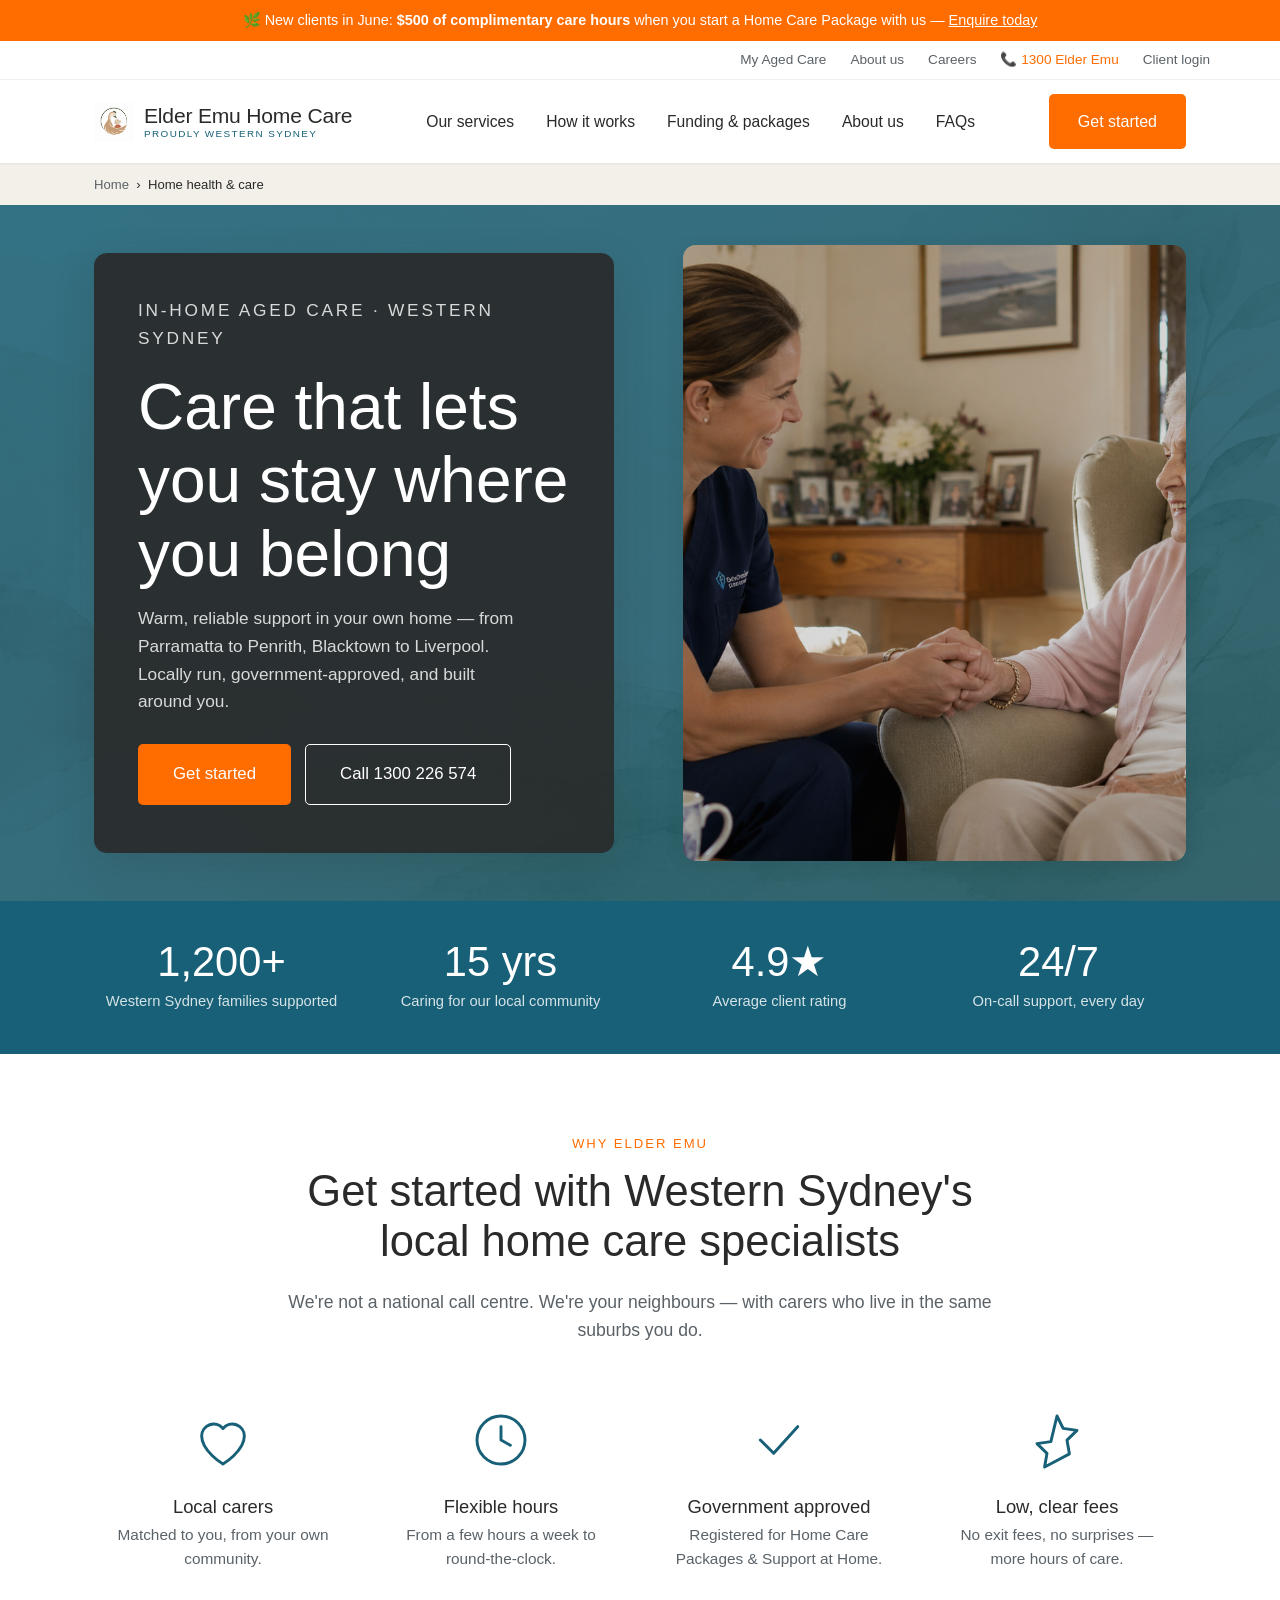
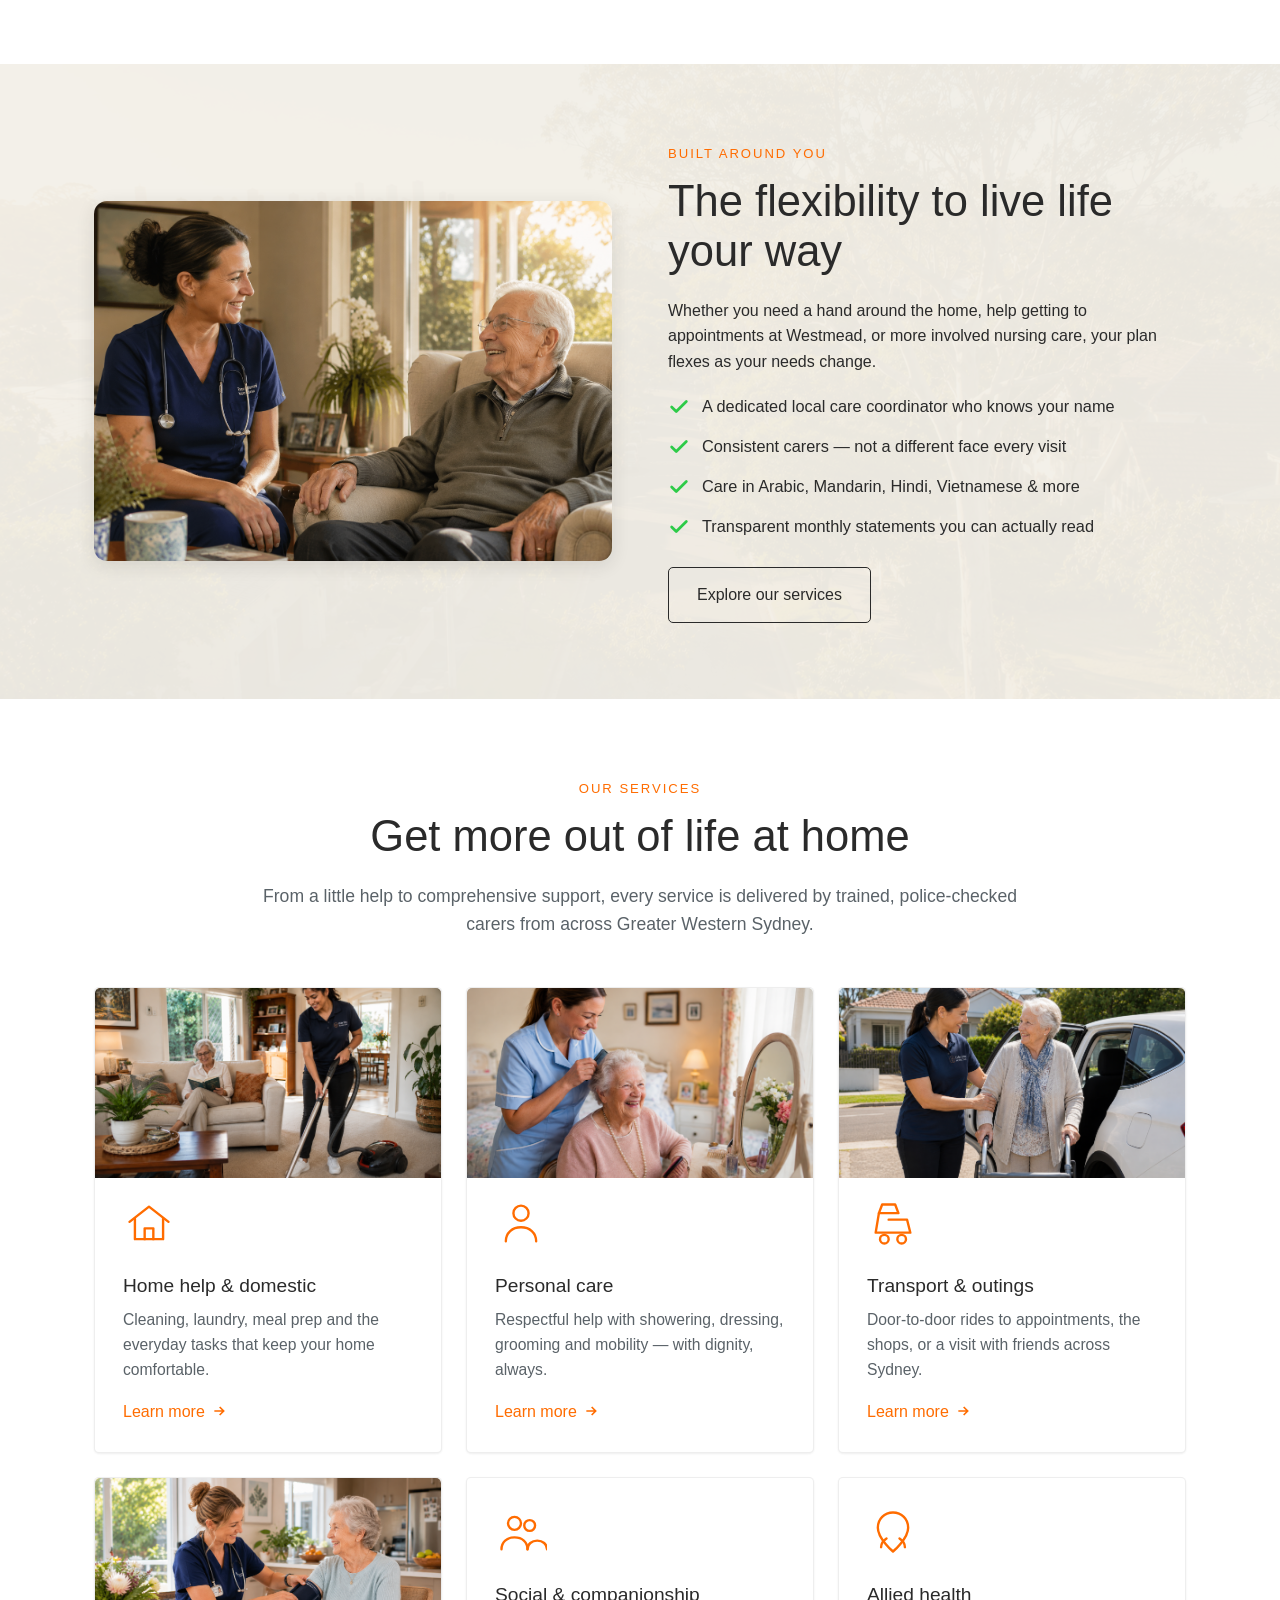
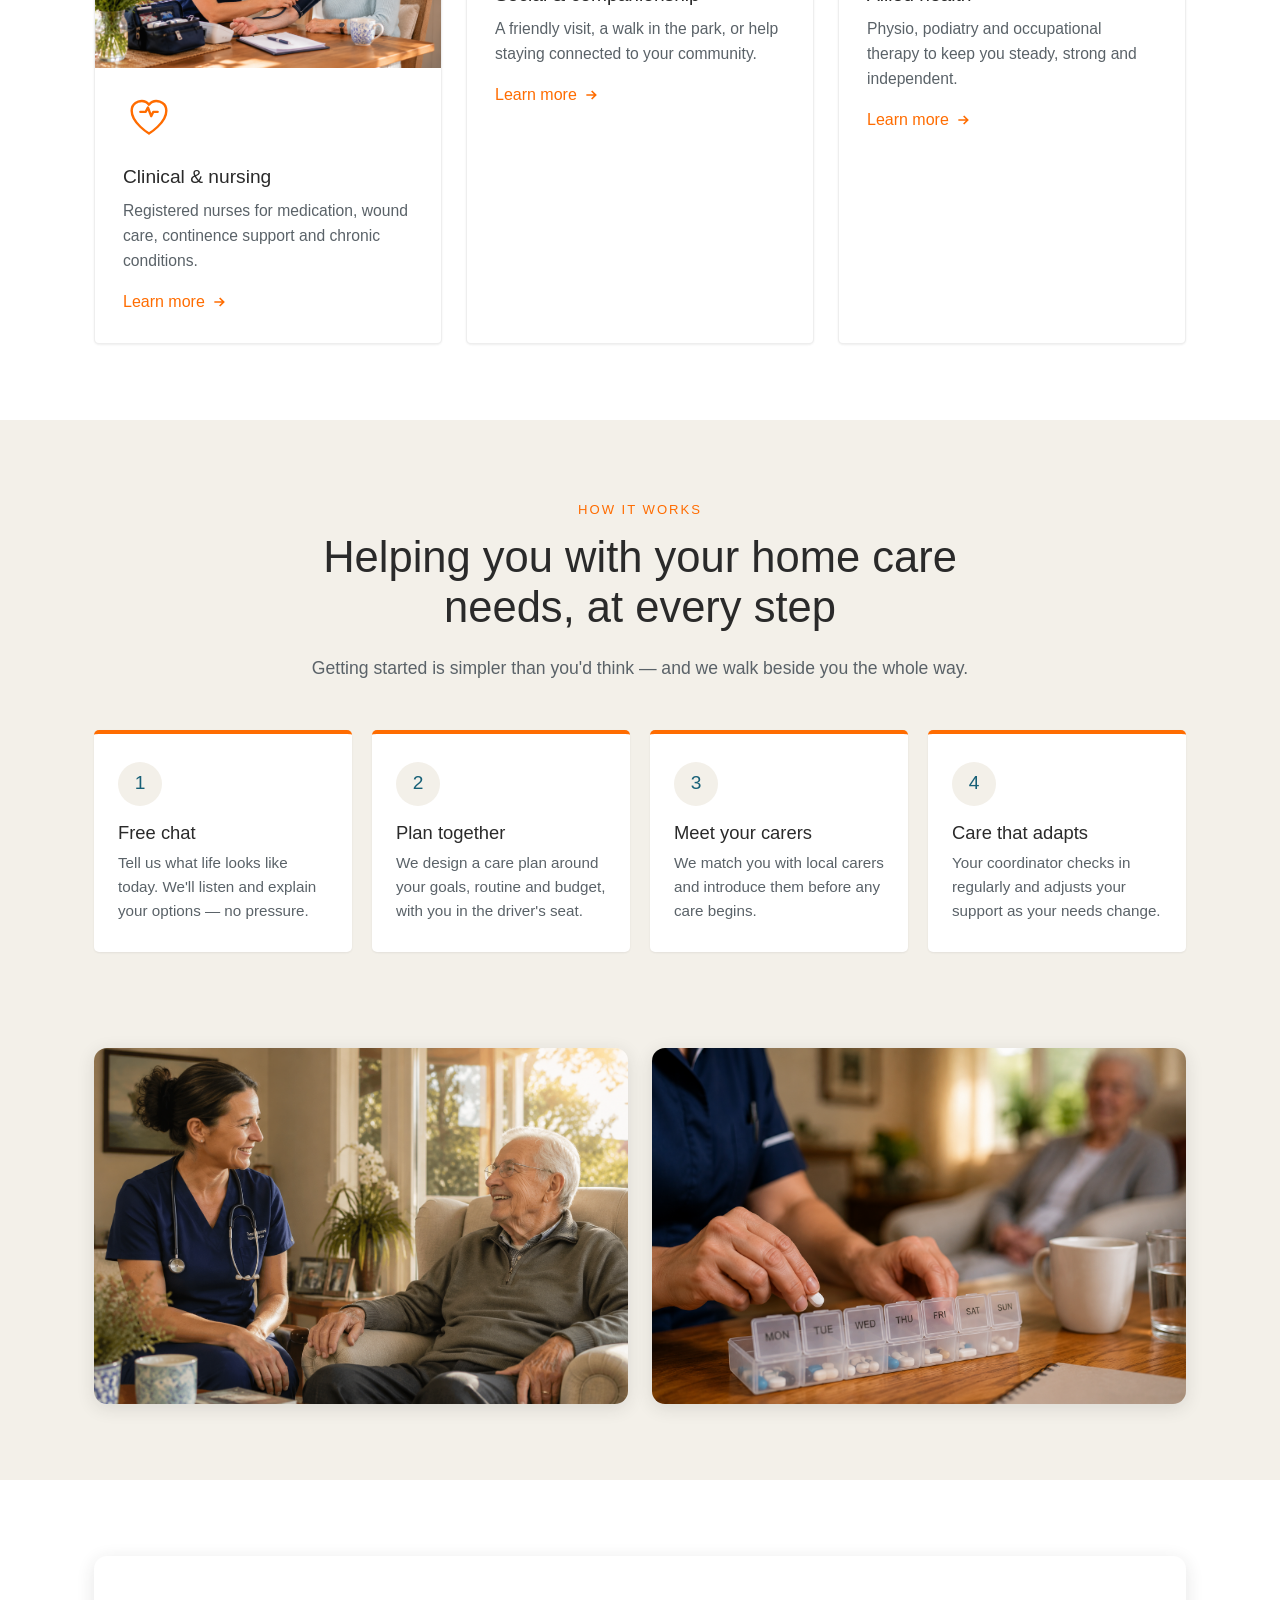
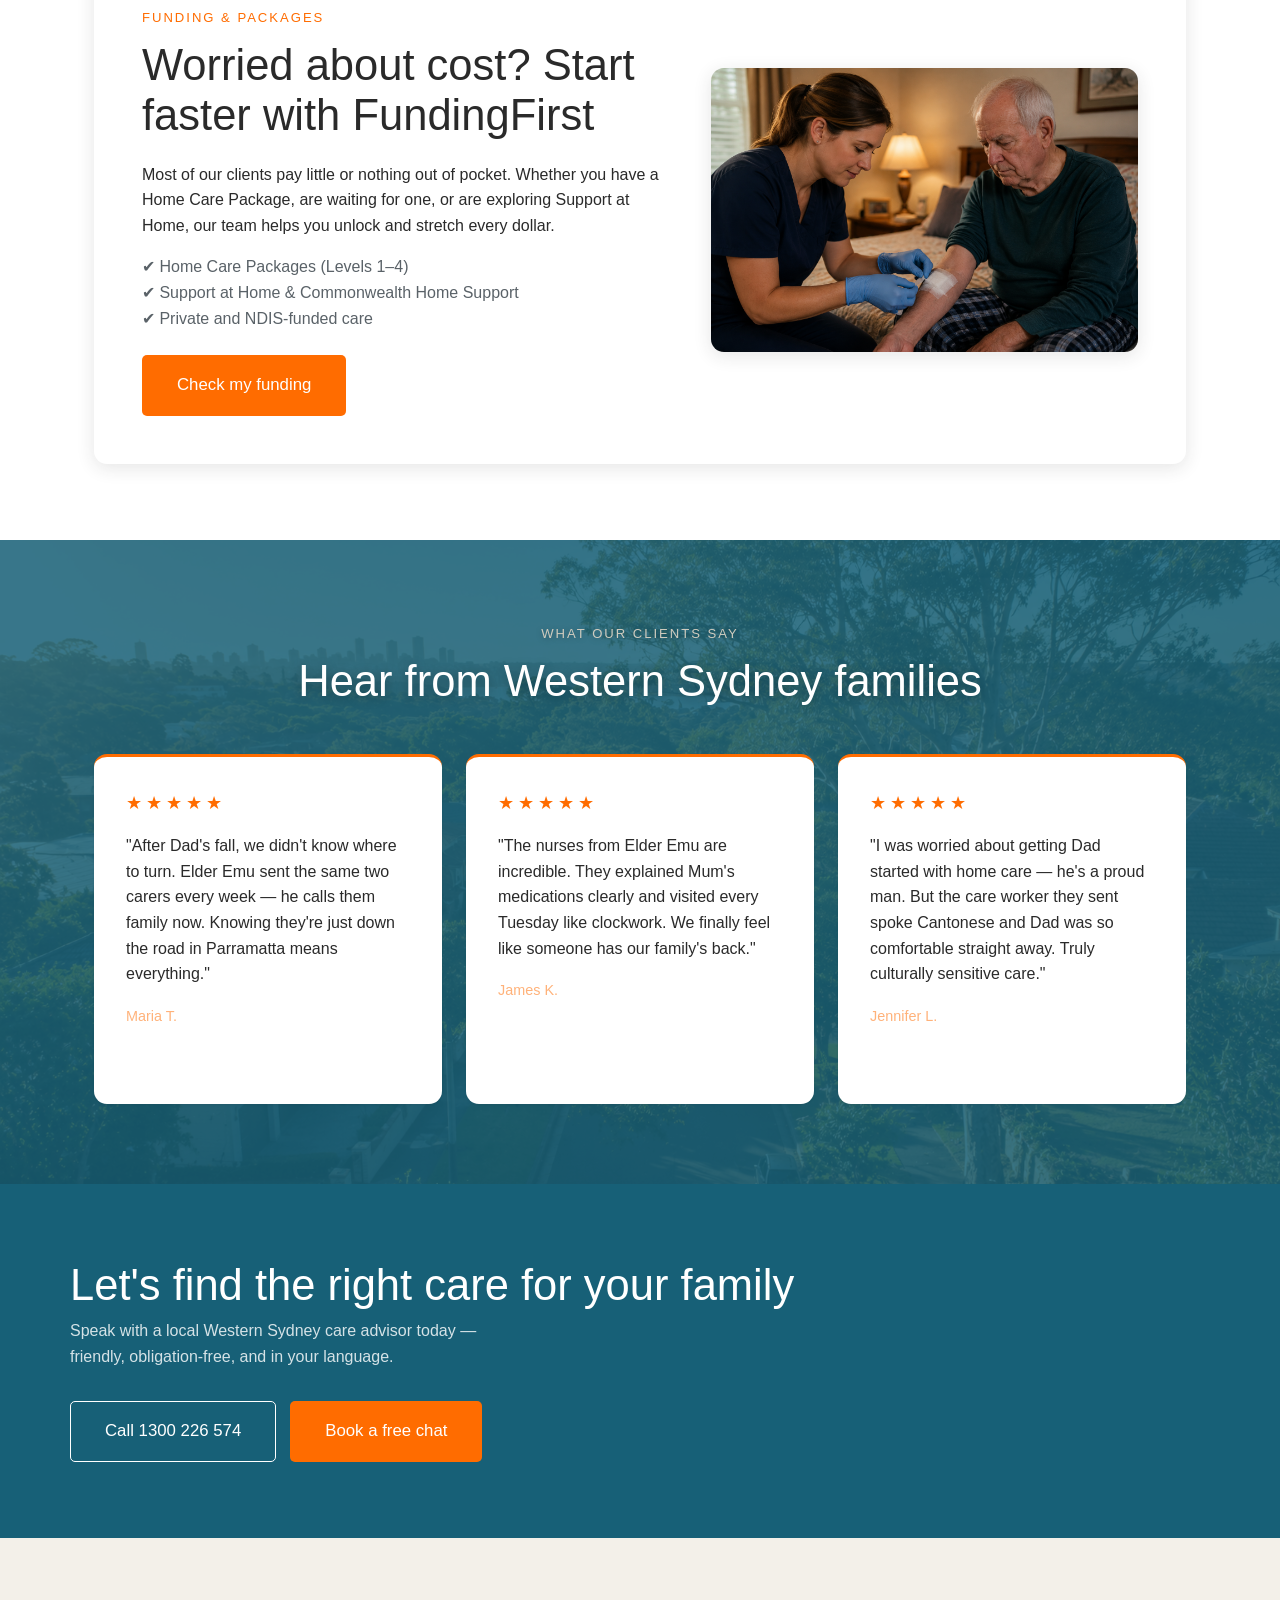
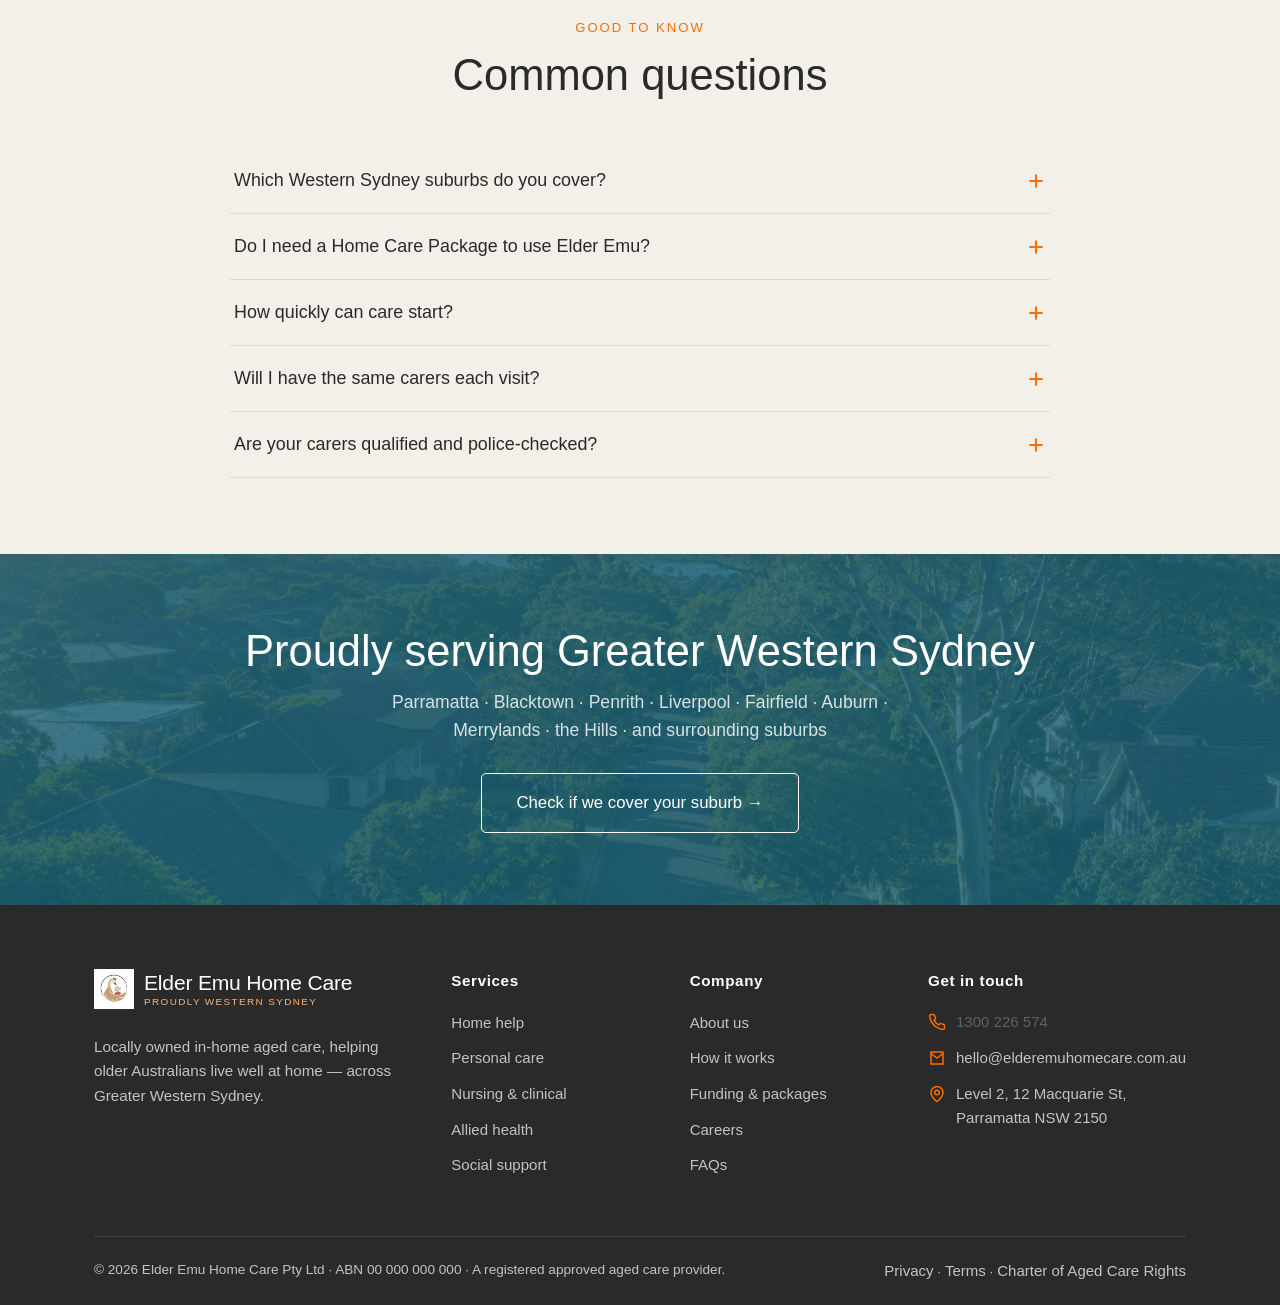
==== commit 0beb8651: "fixes" ====
--- a/index.html
+++ b/index.html
@@ -8,7 +8,7 @@
   <meta name="robots" content="index, follow">
   <meta property="og:site_name" content="Elder Emu Home Care">
   <meta property="og:type" content="website">
-  <meta property="og:image" content="/images/elder-emu-logo-icon-only.png">
+  <meta property="og:image" content="images/Elder Emu Wordmark.jpg">
   <link rel="canonical" href="https://www.elderemuhomecare.com.au/index.html">
   <link rel="preconnect" href="https://fonts.gstatic.com" crossorigin />
   <link rel="stylesheet" href="styles.css" />
@@ -35,7 +35,7 @@
     <div class="container">
       <nav class="navbar" aria-label="Primary">
         <a href="index.html" class="logo" aria-label="Elder Emu Home Care home">
-          <img src="images/Elder Emu Logo.jpg" alt="Elder Emu Home Care logo" class="logo__img" style="height:40px" />
+          <img src="images/Elder Emu Logo.jpg" alt="Elder Emu Home Care logo" class="logo__img" loading="lazy" />
           <span class="logo__text">
             <span class="logo__name">Elder Emu Home Care</span>
             <span class="logo__tag">Proudly Western Sydney</span>
@@ -67,7 +67,7 @@
 
   <!-- Hero -->
   <section class="hero" id="top">
-    <div class="hero__bg" aria-hidden="true"></div>
+    <!-- hero bg handled by CSS -->
     <div class="container">
       <div class="hero__inner">
         <div class="hero__card reveal">
@@ -80,7 +80,7 @@
           </div>
         </div>
         <div class="hero__art" aria-hidden="true">
-          <div class="hero__art-figure hero__art-figure--img" style="background-image:url('images/RN taking BP.jpg')">
+          <div class="hero__art-figure hero__art-figure--img" style="background-image:url('images/RN giving advice.jpg')">
           </div>
         </div>
       </div>
@@ -137,7 +137,7 @@
     <div class="container" style="position:relative;z-index:1">
       <div class="split">
         <div class="split__img-wrap reveal" aria-hidden="true">
-          <img src="images/background1.jpg" alt="Daughter embracing elderly mother with nurse" loading="lazy" />
+          <img src="images/RN consulting.jpg" alt="Registered nurse consulting warmly with elderly client and family at home" loading="lazy" />
         </div>
         <div class="reveal">
           <span class="eyebrow">Built around you</span>
@@ -165,24 +165,36 @@
       </div>
       <div class="cards">
         <div class="card reveal">
+          <div class="card__img">
+            <img src="images/careworker vacuumming.jpg" alt="Care worker providing domestic cleaning assistance at home" loading="lazy">
+          </div>
           <svg class="card__icon" viewBox="0 0 48 48" fill="none" stroke="currentColor" stroke-width="2.2" stroke-linecap="round" stroke-linejoin="round"><path d="M6 22L24 8l18 14"/><path d="M11 19v19h26V19"/><path d="M20 38V28h8v10"/></svg>
           <h4>Home help &amp; domestic</h4>
           <p>Cleaning, laundry, meal prep and the everyday tasks that keep your home comfortable.</p>
           <a href="everyday-living.html" class="card__link">Learn more <svg viewBox="0 0 24 24" fill="none" stroke="currentColor" stroke-width="2.5"><path d="M5 12h14M13 6l6 6-6 6"/></svg></a>
         </div>
         <div class="card reveal">
+          <div class="card__img">
+            <img src="images/careworker combing elder hair.jpg" alt="Care worker gently helping elderly woman with grooming" loading="lazy">
+          </div>
           <svg class="card__icon" viewBox="0 0 48 48" fill="none" stroke="currentColor" stroke-width="2.2" stroke-linecap="round" stroke-linejoin="round"><circle cx="24" cy="14" r="7"/><path d="M10 40c0-8 6-13 14-13s14 5 14 13"/></svg>
           <h4>Personal care</h4>
           <p>Respectful help with showering, dressing, grooming and mobility — with dignity, always.</p>
           <a href="personal-care.html" class="card__link">Learn more <svg viewBox="0 0 24 24" fill="none" stroke="currentColor" stroke-width="2.5"><path d="M5 12h14M13 6l6 6-6 6"/></svg></a>
         </div>
         <div class="card reveal">
+          <div class="card__img">
+            <img src="images/careworker helping elder out of car.jpg" alt="Care worker helping elderly client safely out of vehicle" loading="lazy">
+          </div>
           <svg class="card__icon" viewBox="0 0 48 48" fill="none" stroke="currentColor" stroke-width="2.2" stroke-linecap="round" stroke-linejoin="round"><path d="M14 6h12l3 8H11z"/><circle cx="16" cy="38" r="4"/><circle cx="32" cy="38" r="4"/><path d="M11 14l-3 18h32l-3-12H20"/></svg>
           <h4>Transport &amp; outings</h4>
           <p>Door-to-door rides to appointments, the shops, or a visit with friends across Sydney.</p>
           <a href="services.html#transport" class="card__link">Learn more <svg viewBox="0 0 24 24" fill="none" stroke="currentColor" stroke-width="2.5"><path d="M5 12h14M13 6l6 6-6 6"/></svg></a>
         </div>
         <div class="card reveal">
+          <div class="card__img">
+            <img src="images/RN taking BP.jpg" alt="Registered nurse providing clinical nursing care at home" loading="lazy">
+          </div>
           <svg class="card__icon" viewBox="0 0 48 48" fill="none" stroke="currentColor" stroke-width="2.2" stroke-linecap="round" stroke-linejoin="round"><path d="M24 42s-16-9.6-16-21a9 9 0 0 1 16-5.6A9 9 0 0 1 40 21c0 11.4-16 21-16 21z"/><path d="M16 22h5l2-4 3 8 2-4h4"/></svg>
           <h4>Clinical &amp; nursing</h4>
           <p>Registered nurses for medication, wound care, continence support and chronic conditions.</p>
@@ -219,14 +231,16 @@
           <div class="step__num">3</div>
           <h4>Meet your carers</h4>
           <p>We match you with local carers and introduce them before any care begins.</p>
-          <img src="images/ENRN sorting medicine.jpg" alt="Nurse sorting medication" style="margin-top:16px;border-radius:var(--radius);height:120px;width:100%;object-fit:cover;" loading="lazy" />
         </div>
         <div class="step reveal"><div class="step__num">4</div><h4>Care that adapts</h4><p>Your coordinator checks in regularly and adjusts your support as your needs change.</p></div>
       </div>
       
-      <div class="reveal">
+      <div class="how-images reveal" style="display:grid;grid-template-columns:1fr 1fr;gap:24px;margin-top:48px;">
         <div class="how-image">
-          <img src="images/RN giving advice.jpg" alt="Family meeting with nurse at the dining table" loading="lazy" />
+          <img src="images/RN consulting.jpg" alt="Registered nurse consulting with elderly client and family at home" loading="lazy" />
+        </div>
+        <div class="how-image">
+          <img src="images/ENRN sorting medicine.jpg" alt="Nurse carefully organising medications as part of a client care plan" loading="lazy" />
         </div>
       </div>
     </div>
@@ -247,25 +261,15 @@
           </ul>
           <a href="funding.html" class="btn btn-primary btn-lg">Check my funding</a>
         </div>
-        <div class="funding__art" aria-hidden="true">
-          <svg viewBox="0 0 320 280">
-            <rect x="30" y="60" width="260" height="170" rx="16" fill="#f3f0e9"/>
-            <rect x="30" y="60" width="260" height="42" rx="16" fill="#176077"/>
-            <rect x="30" y="86" width="260" height="16" fill="#176077"/>
-            <circle cx="160" cy="160" r="46" fill="none" stroke="#ff6c00" stroke-width="14" stroke-dasharray="216 290" stroke-linecap="round" transform="rotate(-90 160 160)"/>
-            <text x="160" y="168" text-anchor="middle" font-family="Arial" font-size="30" fill="#2a2a2a" font-weight="bold">75%</text>
-            <rect x="64" y="120" width="40" height="8" rx="4" fill="#d0ccbf"/>
-            <rect x="216" y="120" width="40" height="8" rx="4" fill="#d0ccbf"/>
-            <rect x="64" y="200" width="60" height="8" rx="4" fill="#d0ccbf"/>
-            <rect x="196" y="200" width="60" height="8" rx="4" fill="#d0ccbf"/>
-          </svg>
+        <div class="funding__art">
+          <img src="images/RN changing bandage.jpg" alt="Registered nurse providing clinical wound care to elderly patient at home" loading="lazy" style="width:100%;border-radius:var(--radius-lg);box-shadow:var(--shadow-raised);object-fit:cover;max-height:320px;">
         </div>
       </div>
     </div>
   </section>
 
   <!-- Testimonials with background -->
-  <section class="section testimonial--bg" style="background-image:url('images/RN consulting.jpg'); padding: 80px 0;">
+  <section class="section testimonial--bg" style="background-image:url('images/background2.jpg'); padding: 80px 0;">
     <div class="container">
       <div class="section__head reveal" style="color:white;">
         <span class="eyebrow" style="color:var(--sandstone)">What our clients say</span>
@@ -342,7 +346,7 @@
     <div class="container reveal">
       <h2>Proudly serving Greater Western Sydney</h2>
       <p>Parramatta · Blacktown · Penrith · Liverpool · Fairfield · Auburn · Merrylands · the Hills · and surrounding suburbs</p>
-      <a href="contact.html" class="btn btn-primary btn-lg">Check if we cover your suburb →</a>
+      <a href="contact.html" class="btn btn-ghost-light btn-lg">Check if we cover your suburb →</a>
     </div>
   </section>
 
@@ -352,7 +356,7 @@
       <div class="footer__grid">
         <div class="footer__brand">
           <a href="index.html" class="logo">
-            <img src="images/Elder Emu Logo.jpg" alt="Elder Emu Home Care logo" class="logo__img" style="height:40px" />
+            <img src="images/Elder Emu Logo.jpg" alt="Elder Emu Home Care logo" class="logo__img" loading="lazy" />
             <span class="logo__text"><span class="logo__name">Elder Emu Home Care</span><span class="logo__tag" style="color:#ffb27a">Proudly Western Sydney</span></span>
           </a>
           <p>Locally owned in-home aged care, helping older Australians live well at home — across Greater Western Sydney.</p>
--- a/styles.css
+++ b/styles.css
@@ -161,7 +161,16 @@
 .breadcrumb span { color: var(--text-primary); }
 
 /* ---------- Hero ---------- */
-.hero { position: relative; overflow: hidden; background: var(--sandstone-tint); }
+.hero {
+  position: relative; overflow: hidden;
+  background:
+    linear-gradient(
+      135deg,
+      rgba(23,96,119,0.88) 0%,
+      rgba(16,74,91,0.82) 100%
+    ),
+    url('images/background1.jpg') center / cover no-repeat;
+}
 .hero__bg {
   position: absolute; inset: 0;
   background:
@@ -228,6 +237,17 @@
 .card__link { font-family: var(--font-medium); display: inline-flex; align-items: center; gap: 6px; }
 .card__link svg { width: 16px; height: 16px; transition: transform .2s ease; }
 .card:hover .card__link svg { transform: translateX(4px); }
+
+.card__img {
+  margin: -28px -28px 20px -28px;
+  overflow: hidden;
+  border-radius: var(--radius) var(--radius) 0 0;
+  height: 190px;
+}
+.card__img img {
+  width: 100%; height: 100%;
+  object-fit: cover; display: block;
+}
 
 /* ---------- Split feature block ---------- */
 .split { display: grid; grid-template-columns: 1fr 1fr; gap: 56px; align-items: center; }
@@ -670,6 +690,12 @@
   background: rgba(23,96,119,.85);
 }
 .testimonial--bg .container { position: relative; z-index: 1; }
+.testimonial--bg .section__head h2 {
+  text-shadow: 0 2px 12px rgba(0,0,0,0.3);
+}
+.testimonial--bg .section__head .eyebrow {
+  text-shadow: 0 1px 6px rgba(0,0,0,0.25);
+}
 
 /* ---------- Hero image replacement ---------- */
 .hero__art-figure--img {
@@ -709,8 +735,8 @@
 }
 .section--textured::after {
   content: ""; position: absolute; inset: 0;
-  background-image: url('images/background1.jpg');
-  background-size: cover; opacity: .06;
+  background-image: url('images/background2.jpg');
+  background-size: cover; opacity: .04;
   pointer-events: none;
 }
 
@@ -746,7 +772,7 @@
 
 /* ---------- Logo image replacement ---------- */
 .logo__img {
-  height: 48px; width: auto; flex: none;
+  height: 40px; width: auto; flex: none;
   object-fit: contain;
 }
 
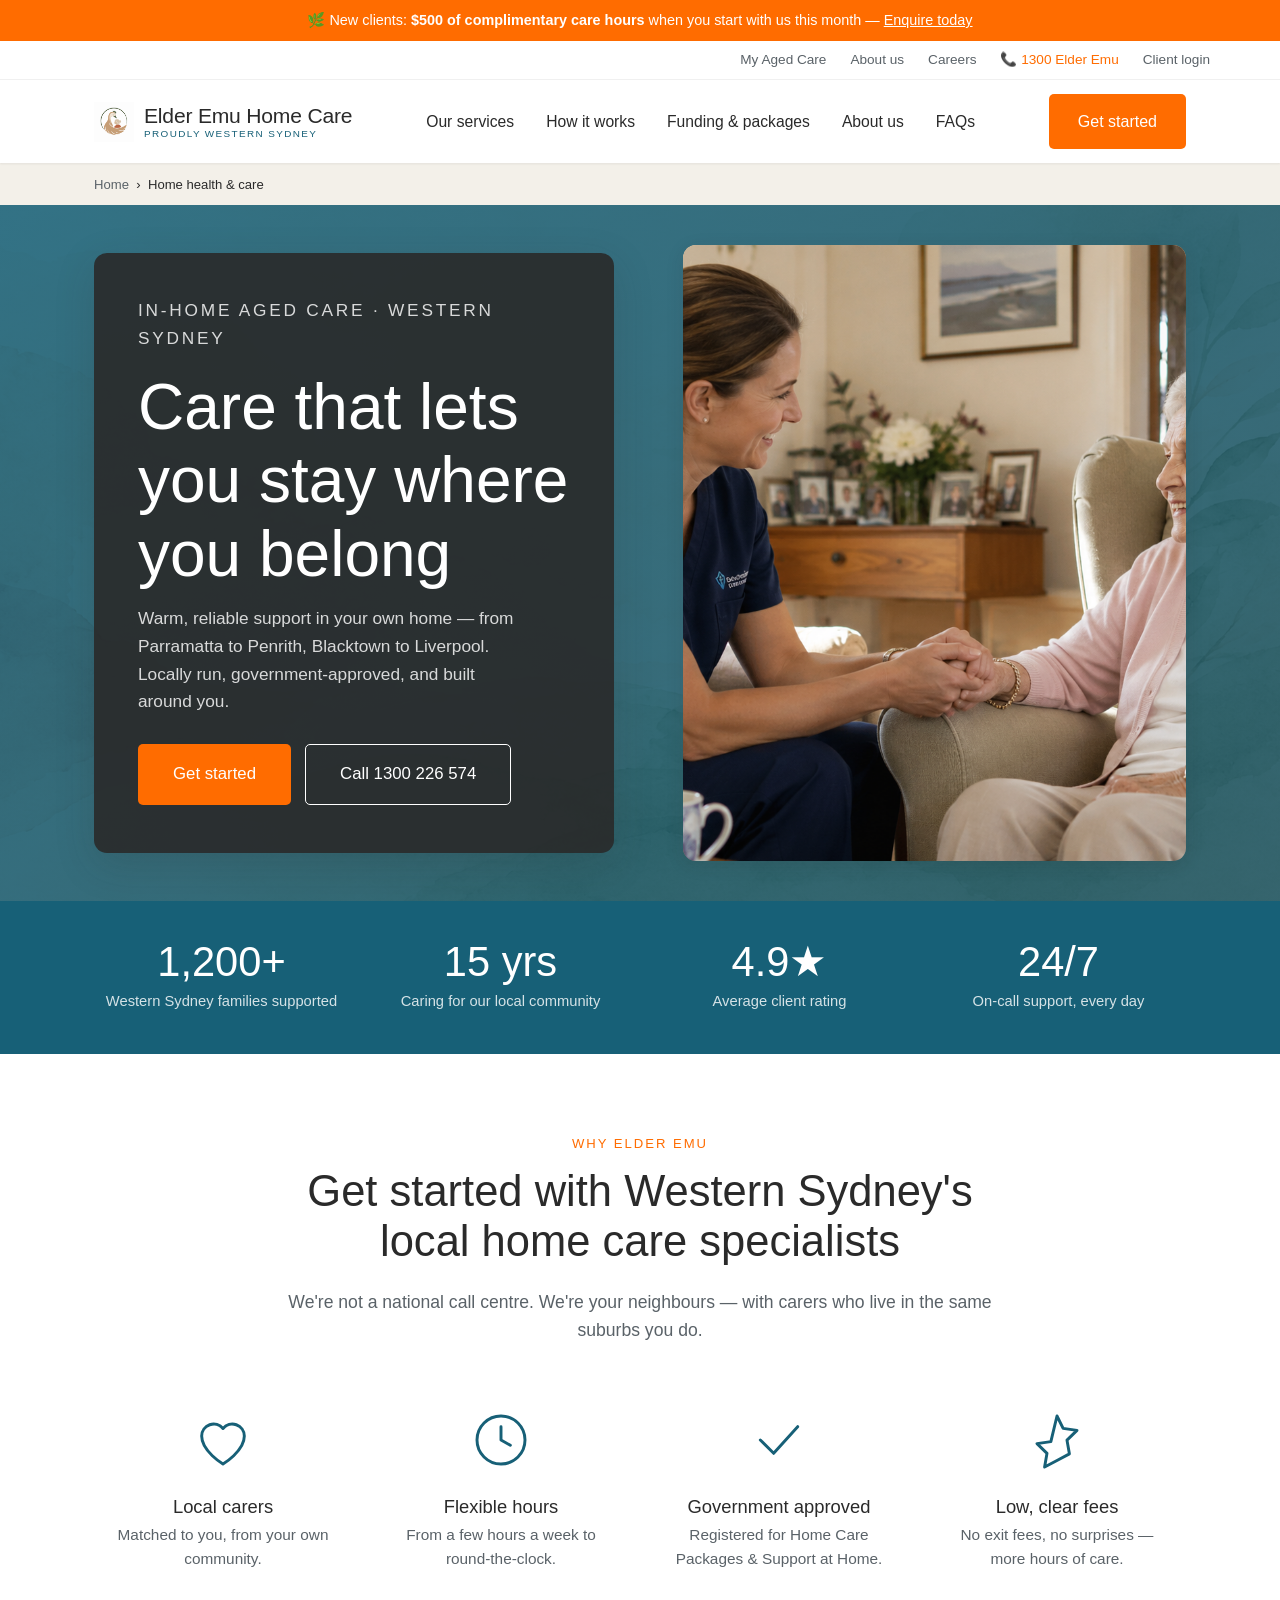
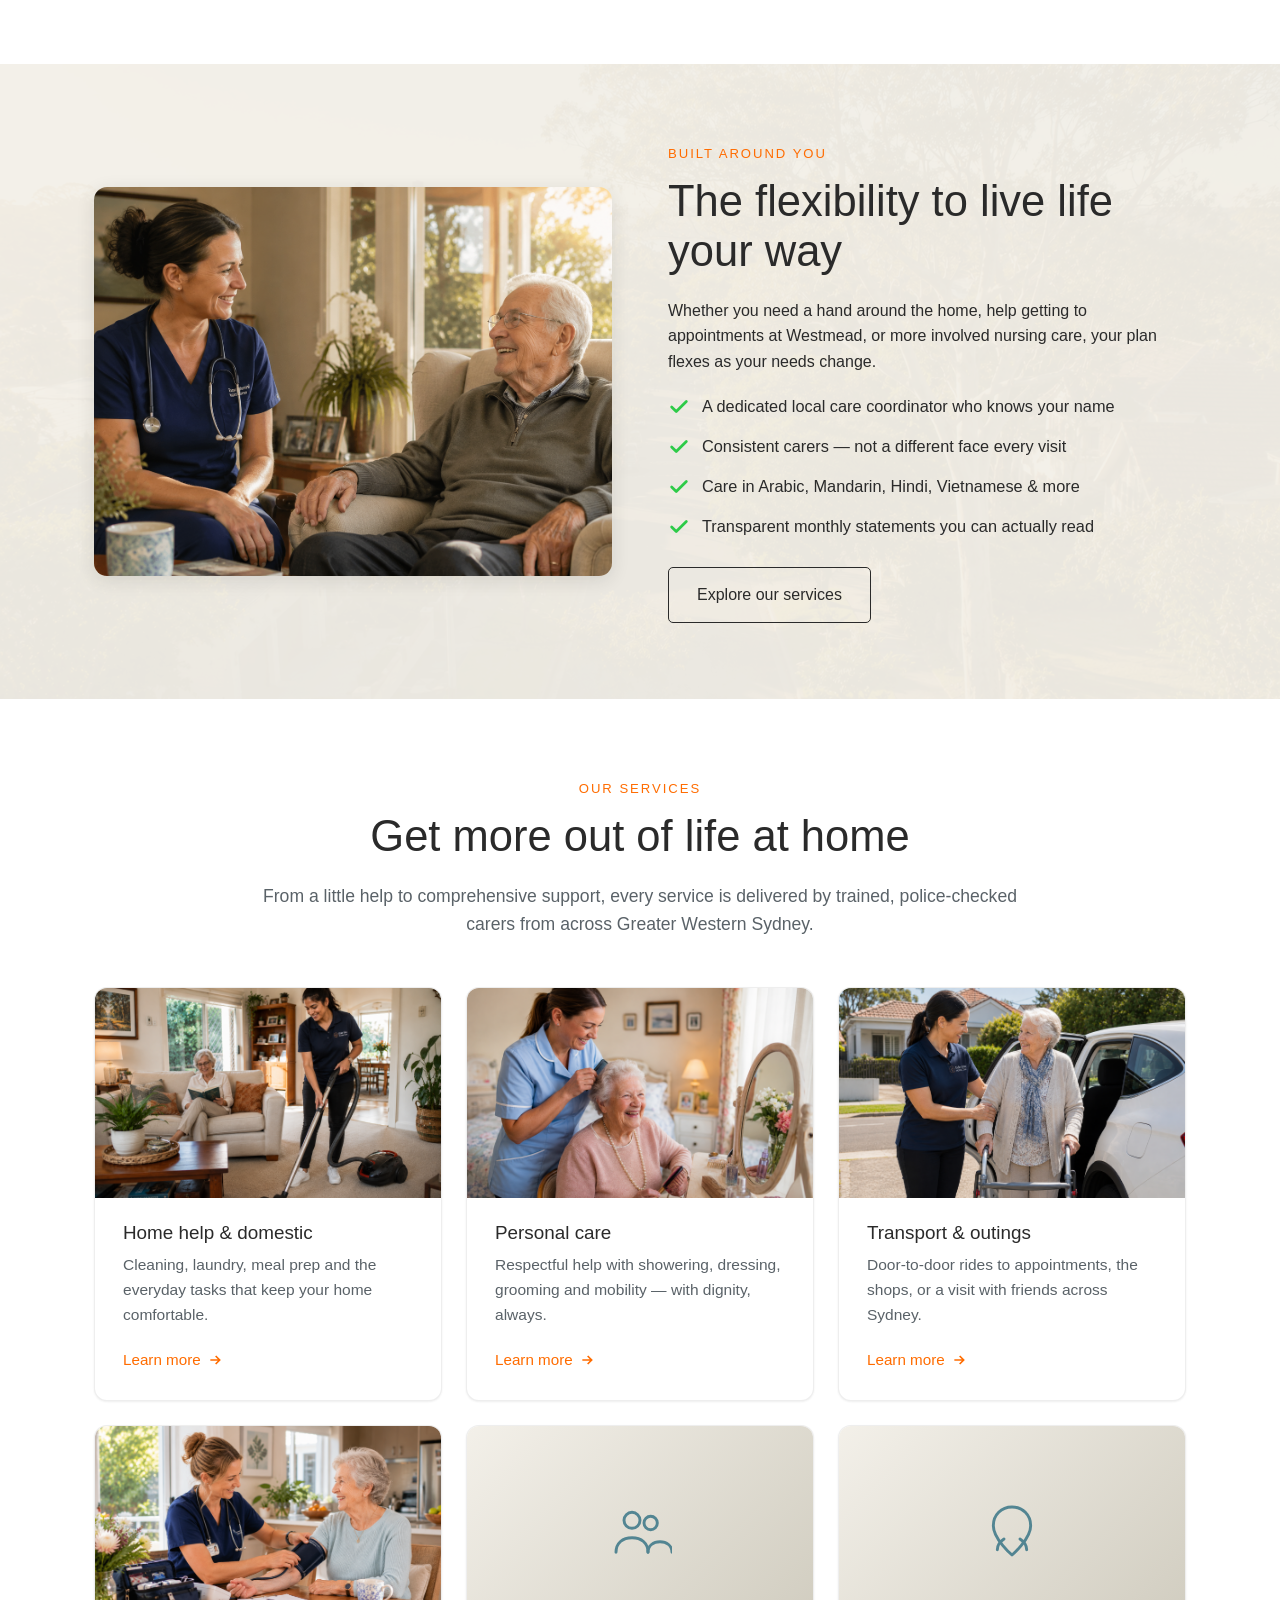
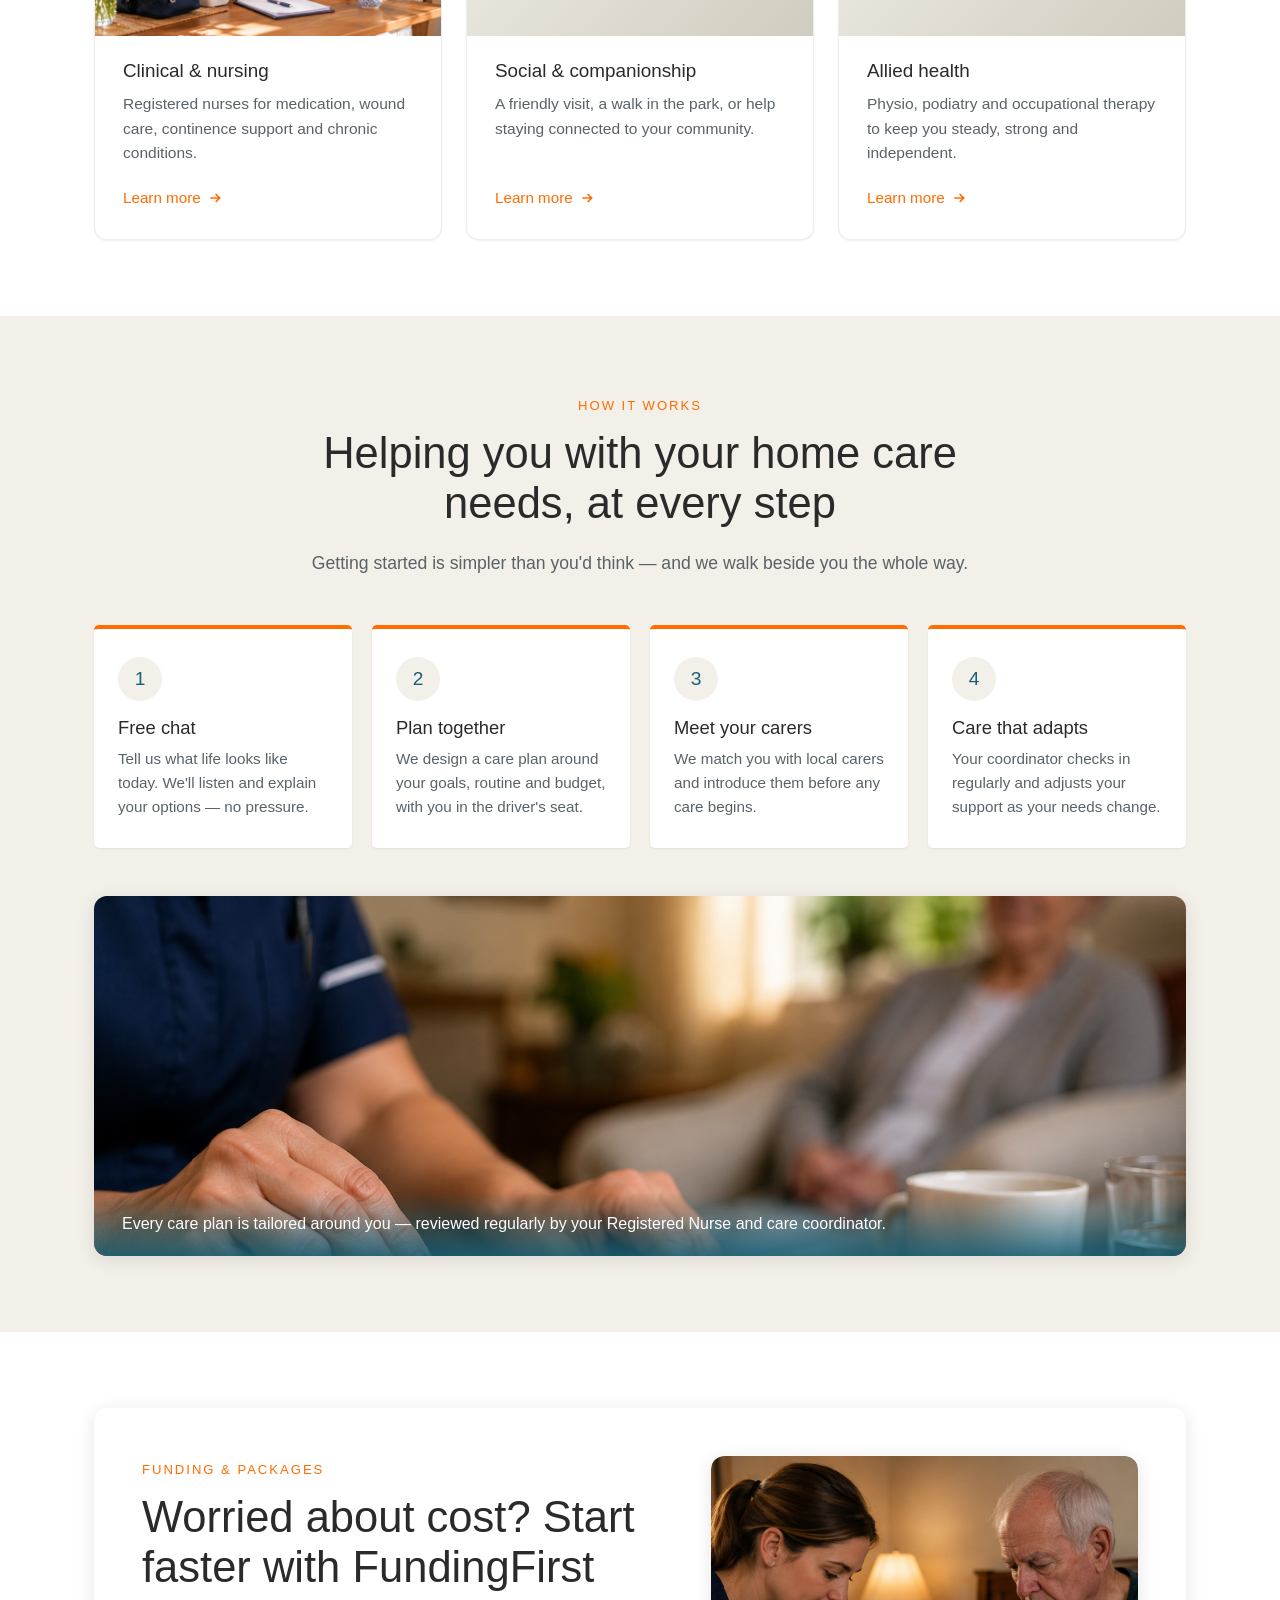
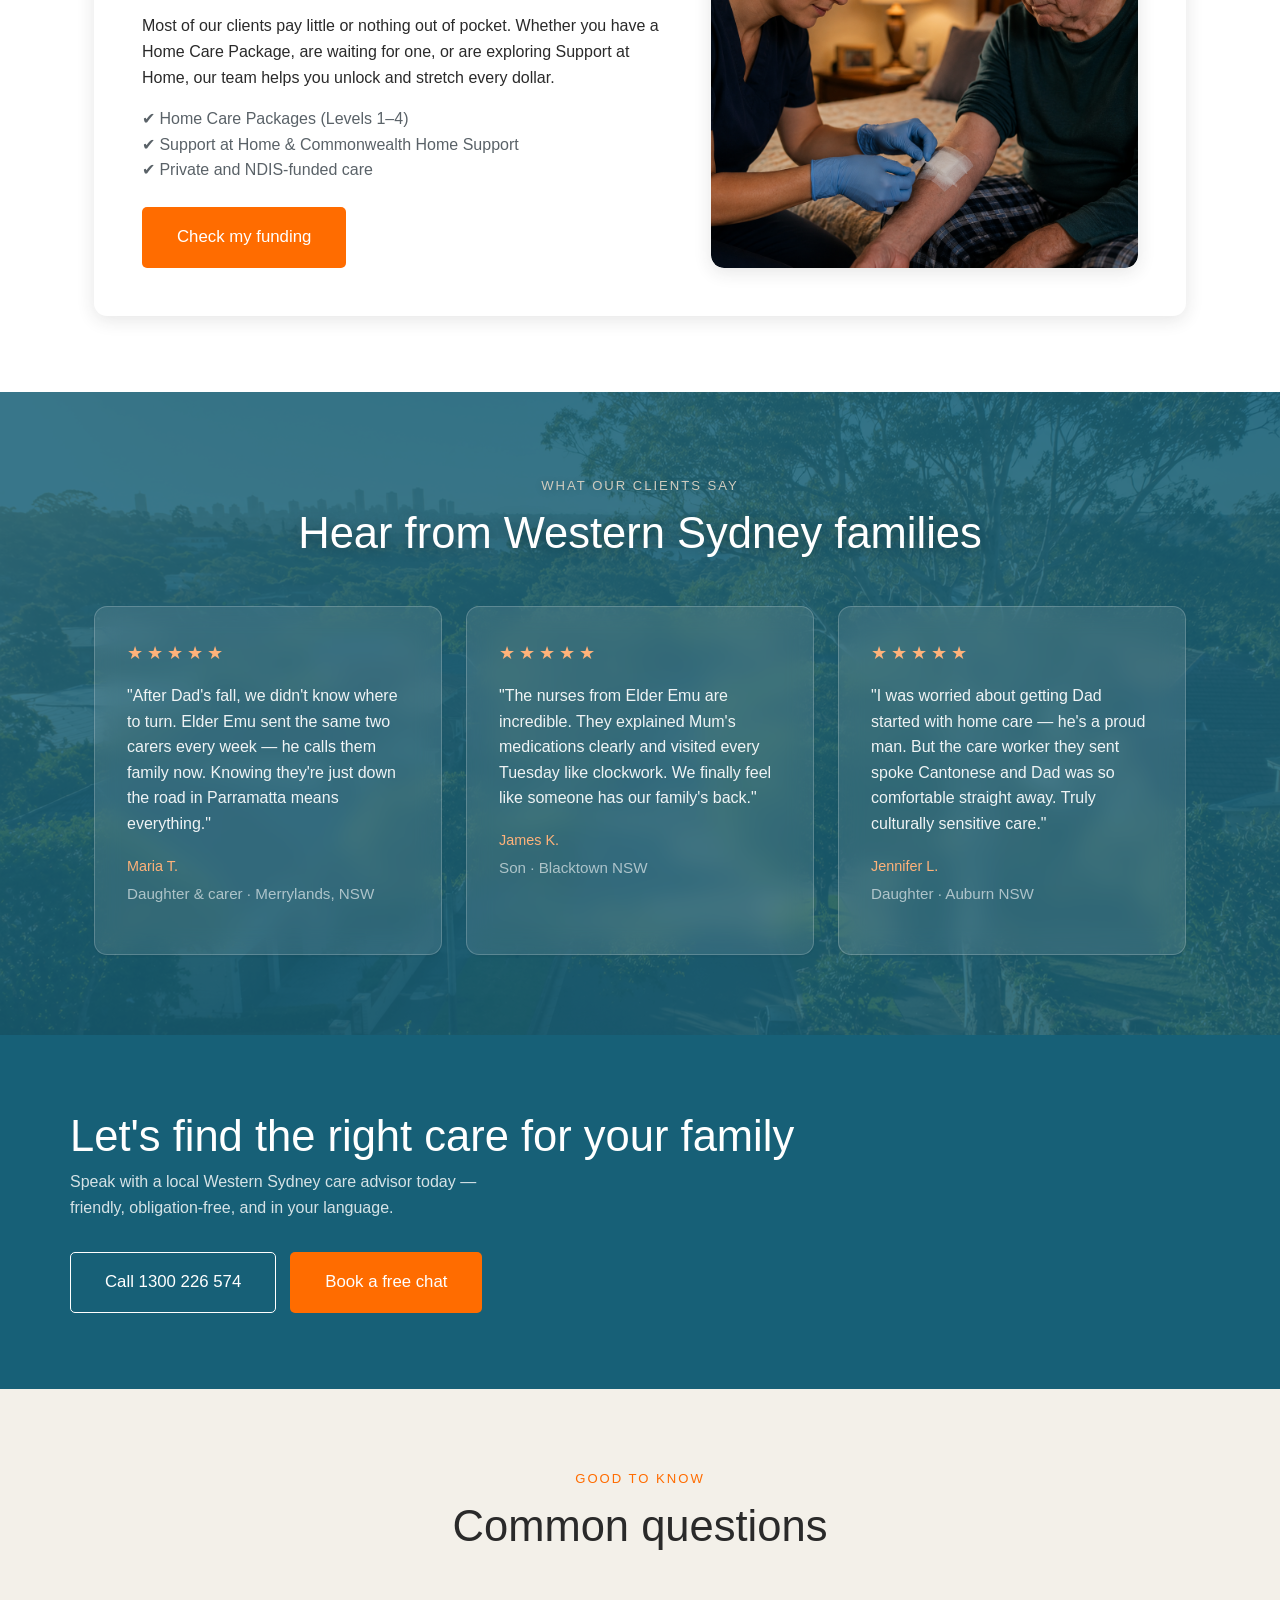
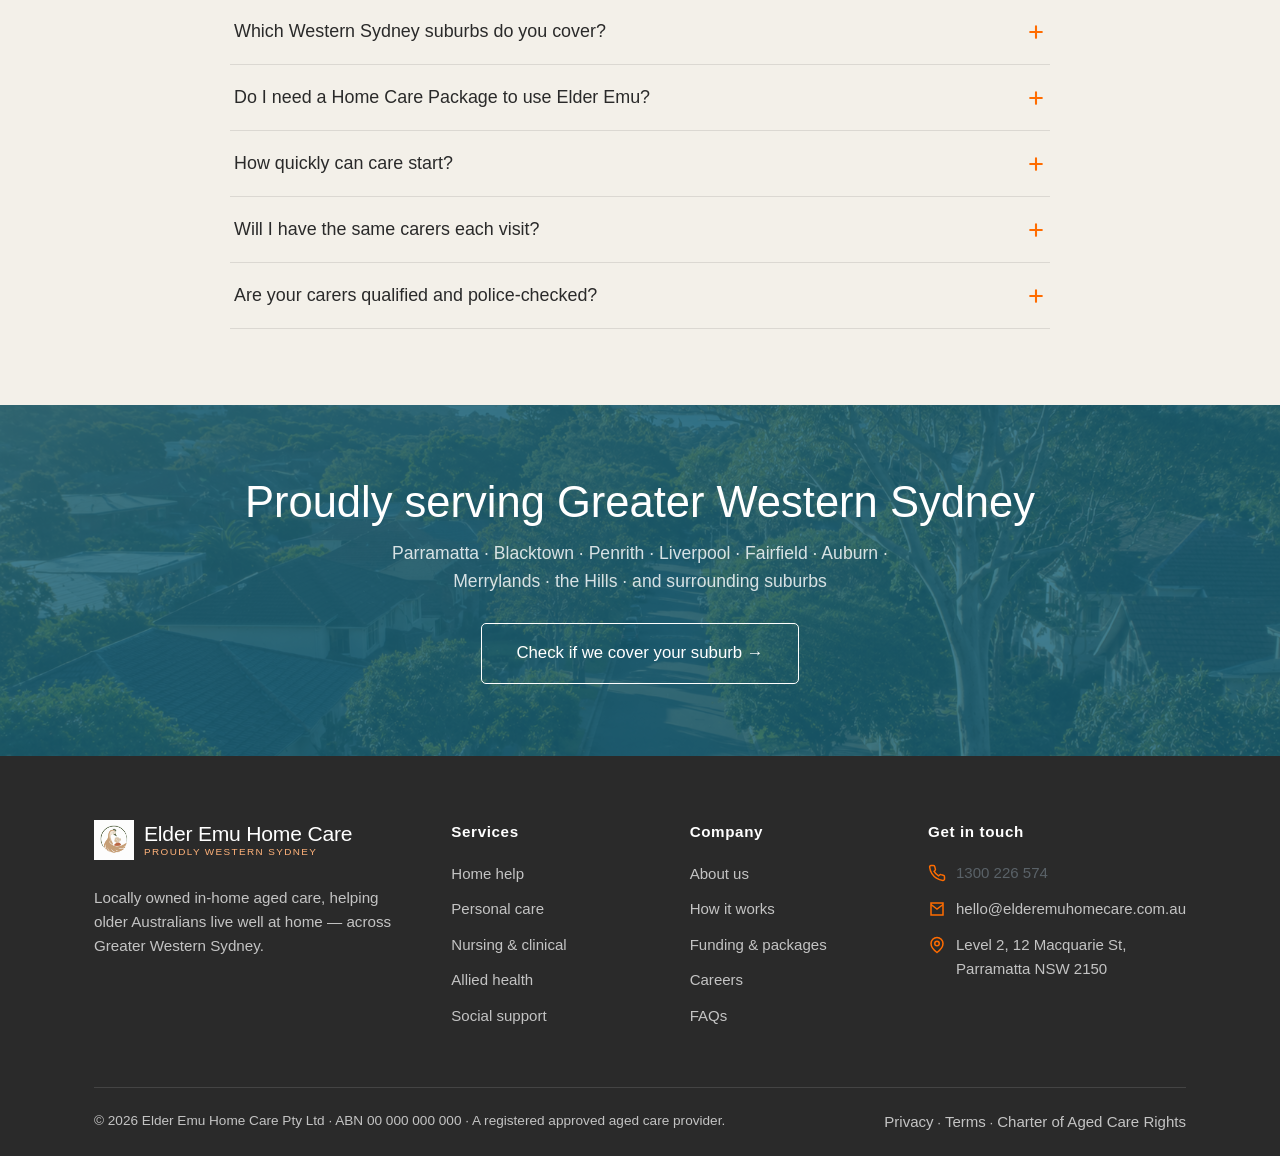
==== commit 5fe730a7: "Redesign service cards and fix image/perf issues on homepage - Unify all 6 service cards to a card__" ====
--- a/index.html
+++ b/index.html
@@ -13,12 +13,17 @@
   <link rel="preconnect" href="https://fonts.gstatic.com" crossorigin />
   <link rel="stylesheet" href="styles.css" />
   <link rel="icon" href="images/Elder Emu Logo.jpg" type="image/jpeg" />
+  <link
+    rel="preload"
+    as="image"
+    href="images/RN giving advice.jpg"
+    fetchpriority="high">
 </head>
 <body>
 
   <!-- Promo bar -->
   <div class="topbar">
-    🌿 New clients in June: <strong>$500 of complimentary care hours</strong> when you start a Home Care Package with us — <a href="contact.html">Enquire today</a>
+    🌿 New clients: <strong>$500 of complimentary care hours</strong> when you start with us this month — <a href="contact.html">Enquire today</a>
   </div>
 
   <!-- Header -->
@@ -35,7 +40,7 @@
     <div class="container">
       <nav class="navbar" aria-label="Primary">
         <a href="index.html" class="logo" aria-label="Elder Emu Home Care home">
-          <img src="images/Elder Emu Logo.jpg" alt="Elder Emu Home Care logo" class="logo__img" loading="lazy" />
+          <img src="images/Elder Emu Logo.jpg" alt="Elder Emu Home Care logo" class="logo__img" loading="eager" fetchpriority="high">
           <span class="logo__text">
             <span class="logo__name">Elder Emu Home Care</span>
             <span class="logo__tag">Proudly Western Sydney</span>
@@ -80,7 +85,12 @@
           </div>
         </div>
         <div class="hero__art" aria-hidden="true">
-          <div class="hero__art-figure hero__art-figure--img" style="background-image:url('images/RN giving advice.jpg')">
+          <div class="hero__art-figure">
+            <img
+              src="images/RN giving advice.jpg"
+              alt="Registered nurse giving warm professional advice to elderly client at home"
+              fetchpriority="high"
+              loading="eager">
           </div>
         </div>
       </div>
@@ -165,52 +175,102 @@
       </div>
       <div class="cards">
         <div class="card reveal">
-          <div class="card__img">
-            <img src="images/careworker vacuumming.jpg" alt="Care worker providing domestic cleaning assistance at home" loading="lazy">
-          </div>
-          <svg class="card__icon" viewBox="0 0 48 48" fill="none" stroke="currentColor" stroke-width="2.2" stroke-linecap="round" stroke-linejoin="round"><path d="M6 22L24 8l18 14"/><path d="M11 19v19h26V19"/><path d="M20 38V28h8v10"/></svg>
-          <h4>Home help &amp; domestic</h4>
-          <p>Cleaning, laundry, meal prep and the everyday tasks that keep your home comfortable.</p>
-          <a href="everyday-living.html" class="card__link">Learn more <svg viewBox="0 0 24 24" fill="none" stroke="currentColor" stroke-width="2.5"><path d="M5 12h14M13 6l6 6-6 6"/></svg></a>
-        </div>
-        <div class="card reveal">
-          <div class="card__img">
-            <img src="images/careworker combing elder hair.jpg" alt="Care worker gently helping elderly woman with grooming" loading="lazy">
-          </div>
-          <svg class="card__icon" viewBox="0 0 48 48" fill="none" stroke="currentColor" stroke-width="2.2" stroke-linecap="round" stroke-linejoin="round"><circle cx="24" cy="14" r="7"/><path d="M10 40c0-8 6-13 14-13s14 5 14 13"/></svg>
-          <h4>Personal care</h4>
-          <p>Respectful help with showering, dressing, grooming and mobility — with dignity, always.</p>
-          <a href="personal-care.html" class="card__link">Learn more <svg viewBox="0 0 24 24" fill="none" stroke="currentColor" stroke-width="2.5"><path d="M5 12h14M13 6l6 6-6 6"/></svg></a>
-        </div>
-        <div class="card reveal">
-          <div class="card__img">
-            <img src="images/careworker helping elder out of car.jpg" alt="Care worker helping elderly client safely out of vehicle" loading="lazy">
-          </div>
-          <svg class="card__icon" viewBox="0 0 48 48" fill="none" stroke="currentColor" stroke-width="2.2" stroke-linecap="round" stroke-linejoin="round"><path d="M14 6h12l3 8H11z"/><circle cx="16" cy="38" r="4"/><circle cx="32" cy="38" r="4"/><path d="M11 14l-3 18h32l-3-12H20"/></svg>
-          <h4>Transport &amp; outings</h4>
-          <p>Door-to-door rides to appointments, the shops, or a visit with friends across Sydney.</p>
-          <a href="services.html#transport" class="card__link">Learn more <svg viewBox="0 0 24 24" fill="none" stroke="currentColor" stroke-width="2.5"><path d="M5 12h14M13 6l6 6-6 6"/></svg></a>
-        </div>
-        <div class="card reveal">
-          <div class="card__img">
-            <img src="images/RN taking BP.jpg" alt="Registered nurse providing clinical nursing care at home" loading="lazy">
-          </div>
-          <svg class="card__icon" viewBox="0 0 48 48" fill="none" stroke="currentColor" stroke-width="2.2" stroke-linecap="round" stroke-linejoin="round"><path d="M24 42s-16-9.6-16-21a9 9 0 0 1 16-5.6A9 9 0 0 1 40 21c0 11.4-16 21-16 21z"/><path d="M16 22h5l2-4 3 8 2-4h4"/></svg>
-          <h4>Clinical &amp; nursing</h4>
-          <p>Registered nurses for medication, wound care, continence support and chronic conditions.</p>
-          <a href="nursing-care.html" class="card__link">Learn more <svg viewBox="0 0 24 24" fill="none" stroke="currentColor" stroke-width="2.5"><path d="M5 12h14M13 6l6 6-6 6"/></svg></a>
-        </div>
-        <div class="card reveal">
-          <svg class="card__icon" viewBox="0 0 48 48" fill="none" stroke="currentColor" stroke-width="2.2" stroke-linecap="round" stroke-linejoin="round"><circle cx="18" cy="16" r="6"/><circle cx="32" cy="18" r="5"/><path d="M6 40c0-7 5-11 12-11s12 4 12 11"/><path d="M30 40c0-5 4-8 9-8s9 3 9 8"/></svg>
-          <h4>Social &amp; companionship</h4>
-          <p>A friendly visit, a walk in the park, or help staying connected to your community.</p>
-          <a href="social-support.html" class="card__link">Learn more <svg viewBox="0 0 24 24" fill="none" stroke="currentColor" stroke-width="2.5"><path d="M5 12h14M13 6l6 6-6 6"/></svg></a>
-        </div>
-        <div class="card reveal">
-          <svg class="card__icon" viewBox="0 0 48 48" fill="none" stroke="currentColor" stroke-width="2.2" stroke-linecap="round" stroke-linejoin="round"><path d="M24 6c8 0 14 6 14 14 0 10-14 22-14 22S10 30 10 20C10 12 16 6 24 6z"/><path d="M18 30c-3 2-5 5-5 8M30 30c3 2 5 5 5 8"/></svg>
-          <h4>Allied health</h4>
-          <p>Physio, podiatry and occupational therapy to keep you steady, strong and independent.</p>
-          <a href="services.html#allied" class="card__link">Learn more <svg viewBox="0 0 24 24" fill="none" stroke="currentColor" stroke-width="2.5"><path d="M5 12h14M13 6l6 6-6 6"/></svg></a>
+          <div class="card__media">
+            <img
+              src="images/careworker vacuumming.jpg"
+              alt="Care worker vacuuming elderly client's home as part of domestic assistance"
+              loading="lazy">
+          </div>
+          <div class="card__body">
+            <h4>Home help &amp; domestic</h4>
+            <p>Cleaning, laundry, meal prep and the everyday tasks that keep your home comfortable.</p>
+            <a href="everyday-living.html" class="card__link">
+              Learn more
+              <svg viewBox="0 0 24 24" fill="none" stroke="currentColor" stroke-width="2.5"><path d="M5 12h14M13 6l6 6-6 6"/></svg>
+            </a>
+          </div>
+        </div>
+        <div class="card reveal">
+          <div class="card__media">
+            <img
+              src="images/careworker combing elder hair.jpg"
+              alt="Care worker gently helping elderly woman with hair grooming at home"
+              loading="lazy">
+          </div>
+          <div class="card__body">
+            <h4>Personal care</h4>
+            <p>Respectful help with showering, dressing, grooming and mobility — with dignity, always.</p>
+            <a href="personal-care.html" class="card__link">
+              Learn more
+              <svg viewBox="0 0 24 24" fill="none" stroke="currentColor" stroke-width="2.5"><path d="M5 12h14M13 6l6 6-6 6"/></svg>
+            </a>
+          </div>
+        </div>
+        <div class="card reveal">
+          <div class="card__media">
+            <img
+              src="images/careworker helping elder out of car.jpg"
+              alt="Care worker helping elderly client safely out of vehicle for transport assistance"
+              loading="lazy">
+          </div>
+          <div class="card__body">
+            <h4>Transport &amp; outings</h4>
+            <p>Door-to-door rides to appointments, the shops, or a visit with friends across Sydney.</p>
+            <a href="services.html#transport" class="card__link">
+              Learn more
+              <svg viewBox="0 0 24 24" fill="none" stroke="currentColor" stroke-width="2.5"><path d="M5 12h14M13 6l6 6-6 6"/></svg>
+            </a>
+          </div>
+        </div>
+        <div class="card reveal">
+          <div class="card__media">
+            <img
+              src="images/RN taking BP.jpg"
+              alt="Registered nurse taking blood pressure of elderly patient during home visit"
+              loading="lazy">
+          </div>
+          <div class="card__body">
+            <h4>Clinical &amp; nursing</h4>
+            <p>Registered nurses for medication, wound care, continence support and chronic conditions.</p>
+            <a href="nursing-care.html" class="card__link">
+              Learn more
+              <svg viewBox="0 0 24 24" fill="none" stroke="currentColor" stroke-width="2.5"><path d="M5 12h14M13 6l6 6-6 6"/></svg>
+            </a>
+          </div>
+        </div>
+        <div class="card reveal">
+          <div class="card__media card__media--icon">
+            <svg viewBox="0 0 48 48" fill="none" stroke="currentColor" stroke-width="2.2" stroke-linecap="round" stroke-linejoin="round">
+              <circle cx="18" cy="16" r="6"/>
+              <circle cx="32" cy="18" r="5"/>
+              <path d="M6 40c0-7 5-11 12-11s12 4 12 11"/>
+              <path d="M30 40c0-5 4-8 9-8s9 3 9 8"/>
+            </svg>
+          </div>
+          <div class="card__body">
+            <h4>Social &amp; companionship</h4>
+            <p>A friendly visit, a walk in the park, or help staying connected to your community.</p>
+            <a href="social-support.html" class="card__link">
+              Learn more
+              <svg viewBox="0 0 24 24" fill="none" stroke="currentColor" stroke-width="2.5"><path d="M5 12h14M13 6l6 6-6 6"/></svg>
+            </a>
+          </div>
+        </div>
+        <div class="card reveal">
+          <div class="card__media card__media--icon">
+            <svg viewBox="0 0 48 48" fill="none" stroke="currentColor" stroke-width="2.2" stroke-linecap="round" stroke-linejoin="round">
+              <path d="M24 6c8 0 14 6 14 14 0 10-14 22-14 22S10 30 10 20C10 12 16 6 24 6z"/>
+              <path d="M18 30c-3 2-5 5-5 8M30 30c3 2 5 5 5 8"/>
+            </svg>
+          </div>
+          <div class="card__body">
+            <h4>Allied health</h4>
+            <p>Physio, podiatry and occupational therapy to keep you steady, strong and independent.</p>
+            <a href="services.html#allied" class="card__link">
+              Learn more
+              <svg viewBox="0 0 24 24" fill="none" stroke="currentColor" stroke-width="2.5"><path d="M5 12h14M13 6l6 6-6 6"/></svg>
+            </a>
+          </div>
         </div>
       </div>
     </div>
@@ -235,12 +295,13 @@
         <div class="step reveal"><div class="step__num">4</div><h4>Care that adapts</h4><p>Your coordinator checks in regularly and adjusts your support as your needs change.</p></div>
       </div>
       
-      <div class="how-images reveal" style="display:grid;grid-template-columns:1fr 1fr;gap:24px;margin-top:48px;">
-        <div class="how-image">
-          <img src="images/RN consulting.jpg" alt="Registered nurse consulting with elderly client and family at home" loading="lazy" />
-        </div>
-        <div class="how-image">
-          <img src="images/ENRN sorting medicine.jpg" alt="Nurse carefully organising medications as part of a client care plan" loading="lazy" />
+      <div class="how-image reveal">
+        <img
+          src="images/ENRN sorting medicine.jpg"
+          alt="Registered nurse carefully preparing and organising a client's medications at home as part of their personalised care plan"
+          loading="lazy">
+        <div class="how-image__caption">
+          Every care plan is tailored around you — reviewed regularly by your Registered Nurse and care coordinator.
         </div>
       </div>
     </div>
@@ -262,18 +323,21 @@
           <a href="funding.html" class="btn btn-primary btn-lg">Check my funding</a>
         </div>
         <div class="funding__art">
-          <img src="images/RN changing bandage.jpg" alt="Registered nurse providing clinical wound care to elderly patient at home" loading="lazy" style="width:100%;border-radius:var(--radius-lg);box-shadow:var(--shadow-raised);object-fit:cover;max-height:320px;">
+          <img
+            src="images/RN changing bandage.jpg"
+            alt="Registered nurse carefully changing wound dressing on elderly patient during home visit"
+            loading="lazy">
         </div>
       </div>
     </div>
   </section>
 
   <!-- Testimonials with background -->
-  <section class="section testimonial--bg" style="background-image:url('images/background2.jpg'); padding: 80px 0;">
-    <div class="container">
-      <div class="section__head reveal" style="color:white;">
-        <span class="eyebrow" style="color:var(--sandstone)">What our clients say</span>
-        <h2 style="color:white;">Hear from Western Sydney families</h2>
+  <section class="section testimonial--bg" style="background-image:url('images/background2.jpg')">
+    <div class="container">
+      <div class="section__head reveal">
+        <span class="eyebrow">What our clients say</span>
+        <h2>Hear from Western Sydney families</h2>
       </div>
       <div class="testimonial-cards reveal">
         <div class="testimonial-card">
--- a/styles.css
+++ b/styles.css
@@ -201,6 +201,18 @@
   box-shadow: var(--shadow-raised); overflow: hidden;
 }
 .hero__art-figure svg { position: absolute; inset: 0; width: 100%; height: 100%; }
+.hero__art-figure {
+  overflow: hidden;
+}
+.hero__art-figure img {
+  position: absolute;
+  inset: 0;
+  width: 100%;
+  height: 100%;
+  object-fit: cover;
+  object-position: center top;
+  display: block;
+}
 
 /* ---------- Section scaffold ---------- */
 .section { padding: 76px 0; }
@@ -225,32 +237,107 @@
 
 /* ---------- Cards (services) ---------- */
 .cards { display: grid; grid-template-columns: repeat(3, 1fr); gap: 24px; }
+/* Base card — remove all padding, let inner sections handle it */
 .card {
-  background: #fff; border: 1px solid rgba(42, 42, 42, .08); border-radius: var(--radius);
-  padding: 28px; box-shadow: var(--shadow-flat);
-  transition: transform .3s var(--ease), box-shadow .3s var(--ease), border-color .3s var(--ease);
-}
-.card:hover { transform: translateY(-4px); box-shadow: var(--shadow-raised); border-color: rgba(255, 108, 0, .35); }
-.card__icon { width: 52px; height: 52px; margin-bottom: 18px; color: var(--accent); }
-.card h4 { font-size: 1.2rem; margin-bottom: 10px; }
-.card p { color: var(--text-muted); font-size: .98rem; margin-bottom: 16px; }
-.card__link { font-family: var(--font-medium); display: inline-flex; align-items: center; gap: 6px; }
-.card__link svg { width: 16px; height: 16px; transition: transform .2s ease; }
-.card:hover .card__link svg { transform: translateX(4px); }
-
-.card__img {
-  margin: -28px -28px 20px -28px;
+  background: #fff;
+  border: 1px solid rgba(42,42,42,.08);
+  border-radius: var(--radius-lg);
+  padding: 0;
+  box-shadow: var(--shadow-flat);
   overflow: hidden;
-  border-radius: var(--radius) var(--radius) 0 0;
-  height: 190px;
-}
-.card__img img {
+  display: flex;
+  flex-direction: column;
+  transition: transform .3s var(--ease),
+              box-shadow .3s var(--ease),
+              border-color .3s var(--ease);
+}
+.card:hover {
+  transform: translateY(-5px);
+  box-shadow: var(--shadow-raised);
+  border-color: rgba(255,108,0,.35);
+}
+
+/* Top image panel — same height on every card */
+.card__media {
+  width: 100%;
+  height: 210px;
+  overflow: hidden;
+  flex: none;
+  position: relative;
+}
+.card__media img {
   width: 100%; height: 100%;
   object-fit: cover; display: block;
+  transition: transform .4s var(--ease);
+}
+.card:hover .card__media img {
+  transform: scale(1.04);
+}
+
+/* Colour block fallback for cards without a photo */
+.card__media--icon {
+  background: linear-gradient(
+    135deg,
+    var(--sandstone-tint) 0%,
+    var(--sandstone) 100%
+  );
+  display: flex;
+  align-items: center;
+  justify-content: center;
+}
+.card__media--icon svg {
+  width: 64px; height: 64px;
+  color: var(--brand-teal);
+  opacity: .7;
+}
+
+/* Card body — all padding lives here */
+.card__body {
+  padding: 24px 28px 28px;
+  display: flex;
+  flex-direction: column;
+  flex: 1;
+}
+.card__body p {
+  color: var(--text-muted);
+  font-size: .97rem;
+  margin-bottom: 20px;
+  flex: 1;
+}
+.card__body h4 {
+  font-size: 1.18rem;
+  margin-bottom: 10px;
+  margin-top: 0;
+  color: var(--text-primary);
+}
+.card__body .card__link {
+  font-family: var(--font-medium);
+  display: inline-flex;
+  align-items: center;
+  gap: 6px;
+  margin-top: auto;
+  color: var(--accent);
+  font-size: .95rem;
+}
+.card__body .card__link svg {
+  width: 16px; height: 16px;
+  transition: transform .2s ease;
+}
+.card:hover .card__body .card__link svg {
+  transform: translateX(4px);
 }
 
 /* ---------- Split feature block ---------- */
-.split { display: grid; grid-template-columns: 1fr 1fr; gap: 56px; align-items: center; }
+.split {
+  display: grid;
+  grid-template-columns: 1fr 1fr;
+  gap: 56px;
+  align-items: center;
+}
+@media (max-width: 767px) {
+  .split { grid-template-columns: 1fr; gap: 32px; }
+  .split__img-wrap { min-height: 260px; }
+}
 .split__art {
   border-radius: var(--radius-lg); min-height: 360px;
   background: linear-gradient(150deg, #f0c9a3 0%, #176077 100%);
@@ -281,8 +368,24 @@
   box-shadow: var(--shadow-raised); display: grid; grid-template-columns: 1.1fr .9fr;
   gap: 48px; align-items: center;
 }
-.funding__art { display: flex; align-items: center; justify-content: center; }
-.funding__art svg { width: 100%; max-width: 300px; }
+.funding__art {
+  border-radius: var(--radius-lg);
+  overflow: hidden;
+  box-shadow: var(--shadow-raised);
+  align-self: stretch;
+  min-height: 280px;
+  position: relative;
+}
+.funding__art img {
+  position: absolute;
+  inset: 0;
+  width: 100%;
+  height: 100%;
+  object-fit: cover;
+  object-position: center top;
+  display: block;
+  border-radius: var(--radius-lg);
+}
 
 /* ---------- Testimonial ---------- */
 .testimonial { background: var(--text-primary); color: #fff; text-align: center; }
@@ -342,8 +445,12 @@
   .hero__art { display: none; }
   .hero__card { margin: 36px 0; }
   .features, .cards, .steps, .trustbar__grid { grid-template-columns: repeat(2, 1fr); }
+  .cards { grid-template-columns: repeat(2, 1fr); }
   .split, .funding__inner { grid-template-columns: 1fr; gap: 32px; }
   .footer__grid { grid-template-columns: 1fr 1fr; }
+}
+@media (min-width: 768px) and (max-width: 991px) {
+  .card__media { height: 180px; }
 }
 @media (max-width: 767px) {
   .nav-links, .header__top-inner { display: none; }
@@ -355,6 +462,9 @@
   .header.nav-open { position: relative; }
   .section { padding: 56px 0; }
   .features, .cards, .steps, .trustbar__grid, .footer__grid { grid-template-columns: 1fr; }
+  .cards { grid-template-columns: 1fr; }
+  .card__media { height: 220px; }
+  .card__media--icon { height: 140px; }
   .hero__actions .btn, .cta-band__actions .btn { width: 100%; }
 }
 
@@ -696,6 +806,38 @@
 .testimonial--bg .section__head .eyebrow {
   text-shadow: 0 1px 6px rgba(0,0,0,0.25);
 }
+.testimonial--bg { padding: 80px 0; }
+
+.testimonial--bg .section__head { color: #fff; }
+.testimonial--bg .section__head h2 {
+  color: #fff;
+  text-shadow: 0 2px 16px rgba(0,0,0,.3);
+}
+.testimonial--bg .section__head .eyebrow {
+  color: var(--sandstone);
+  text-shadow: 0 1px 8px rgba(0,0,0,.2);
+}
+
+/* Glassmorphism card style over dark bg */
+.testimonial--bg .testimonial-card {
+  background: rgba(255,255,255,0.10);
+  backdrop-filter: blur(12px);
+  -webkit-backdrop-filter: blur(12px);
+  border: 1px solid rgba(255,255,255,0.20);
+  color: #fff;
+}
+.testimonial--bg .testimonial-card blockquote {
+  color: rgba(255,255,255,0.92);
+}
+.testimonial--bg .testimonial-card .testimonial__by {
+  color: #ffb27a;
+}
+.testimonial--bg .testimonial-card .muted {
+  color: rgba(255,255,255,0.6);
+}
+.testimonial--bg .testimonial-card .stars {
+  color: #ffb27a;
+}
 
 /* ---------- Hero image replacement ---------- */
 .hero__art-figure--img {
@@ -711,22 +853,49 @@
 /* ---------- Split with real image ---------- */
 .split__img-wrap {
   border-radius: var(--radius-lg);
-  overflow: hidden; box-shadow: var(--shadow-raised);
-  min-height: 360px; position: relative;
+  overflow: hidden;
+  box-shadow: var(--shadow-raised);
+  position: relative;
+  aspect-ratio: 4 / 3;
+  min-height: 320px;
 }
 .split__img-wrap img {
-  width: 100%; height: 100%; object-fit: cover;
-  position: absolute; inset: 0;
+  width: 100%; height: 100%;
+  object-fit: cover;
+  object-position: center;
+  display: block;
+  position: absolute;
+  inset: 0;
 }
 
 /* ---------- How-it-works supporting image ---------- */
 .how-image {
-  margin-top: 48px; border-radius: var(--radius-lg);
-  overflow: hidden; box-shadow: var(--shadow-raised);
-  max-height: 400px;
+  margin-top: 48px;
+  border-radius: var(--radius-lg);
+  overflow: hidden;
+  box-shadow: var(--shadow-raised);
+  height: 360px;
+  position: relative;
 }
 .how-image img {
-  width: 100%; height: 100%; object-fit: cover;
+  width: 100%; height: 100%;
+  object-fit: cover;
+  object-position: center 30%;
+  display: block;
+}
+.how-image__caption {
+  position: absolute;
+  bottom: 0; left: 0; right: 0;
+  padding: 20px 28px;
+  background: linear-gradient(
+    to top,
+    rgba(23,96,119,0.88) 0%,
+    transparent 100%
+  );
+  color: #fff;
+  font-family: var(--font-medium);
+  font-size: 1rem;
+  line-height: 1.4;
 }
 
 /* ---------- Section background texture ---------- */
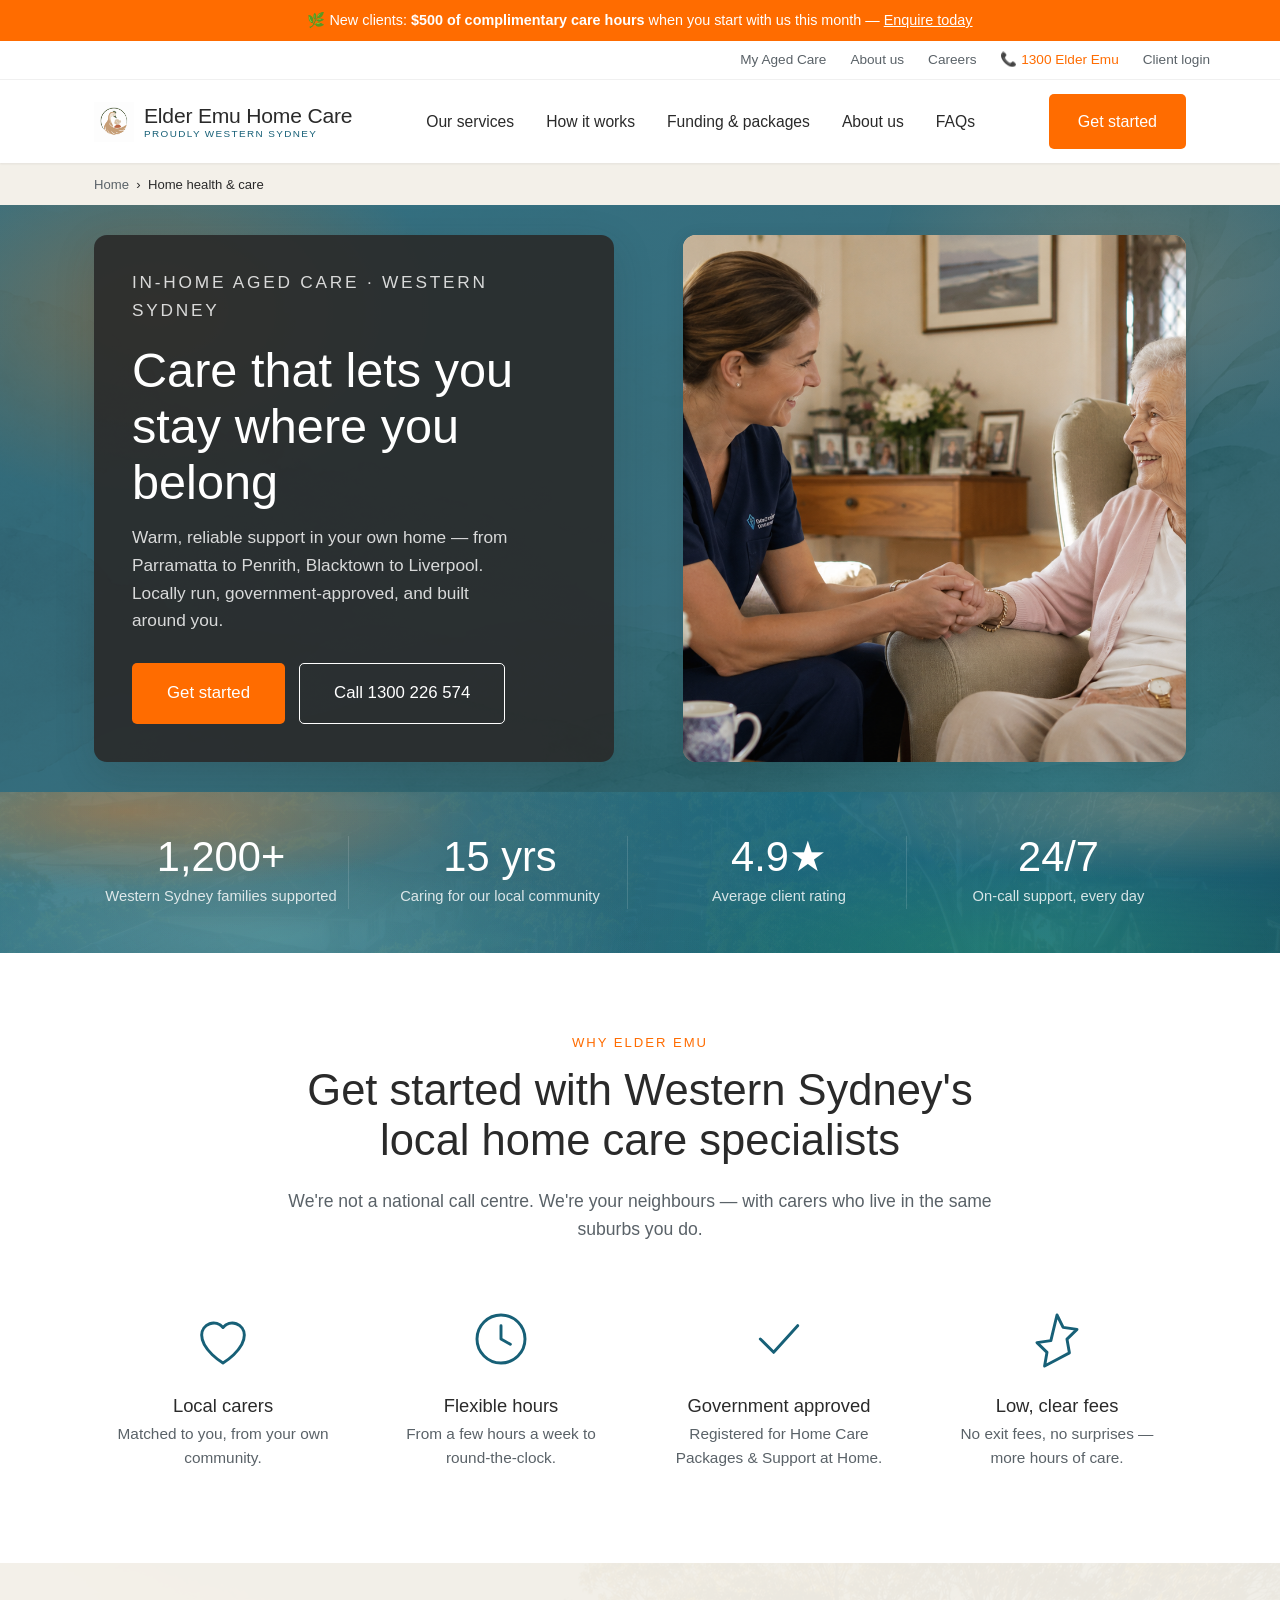
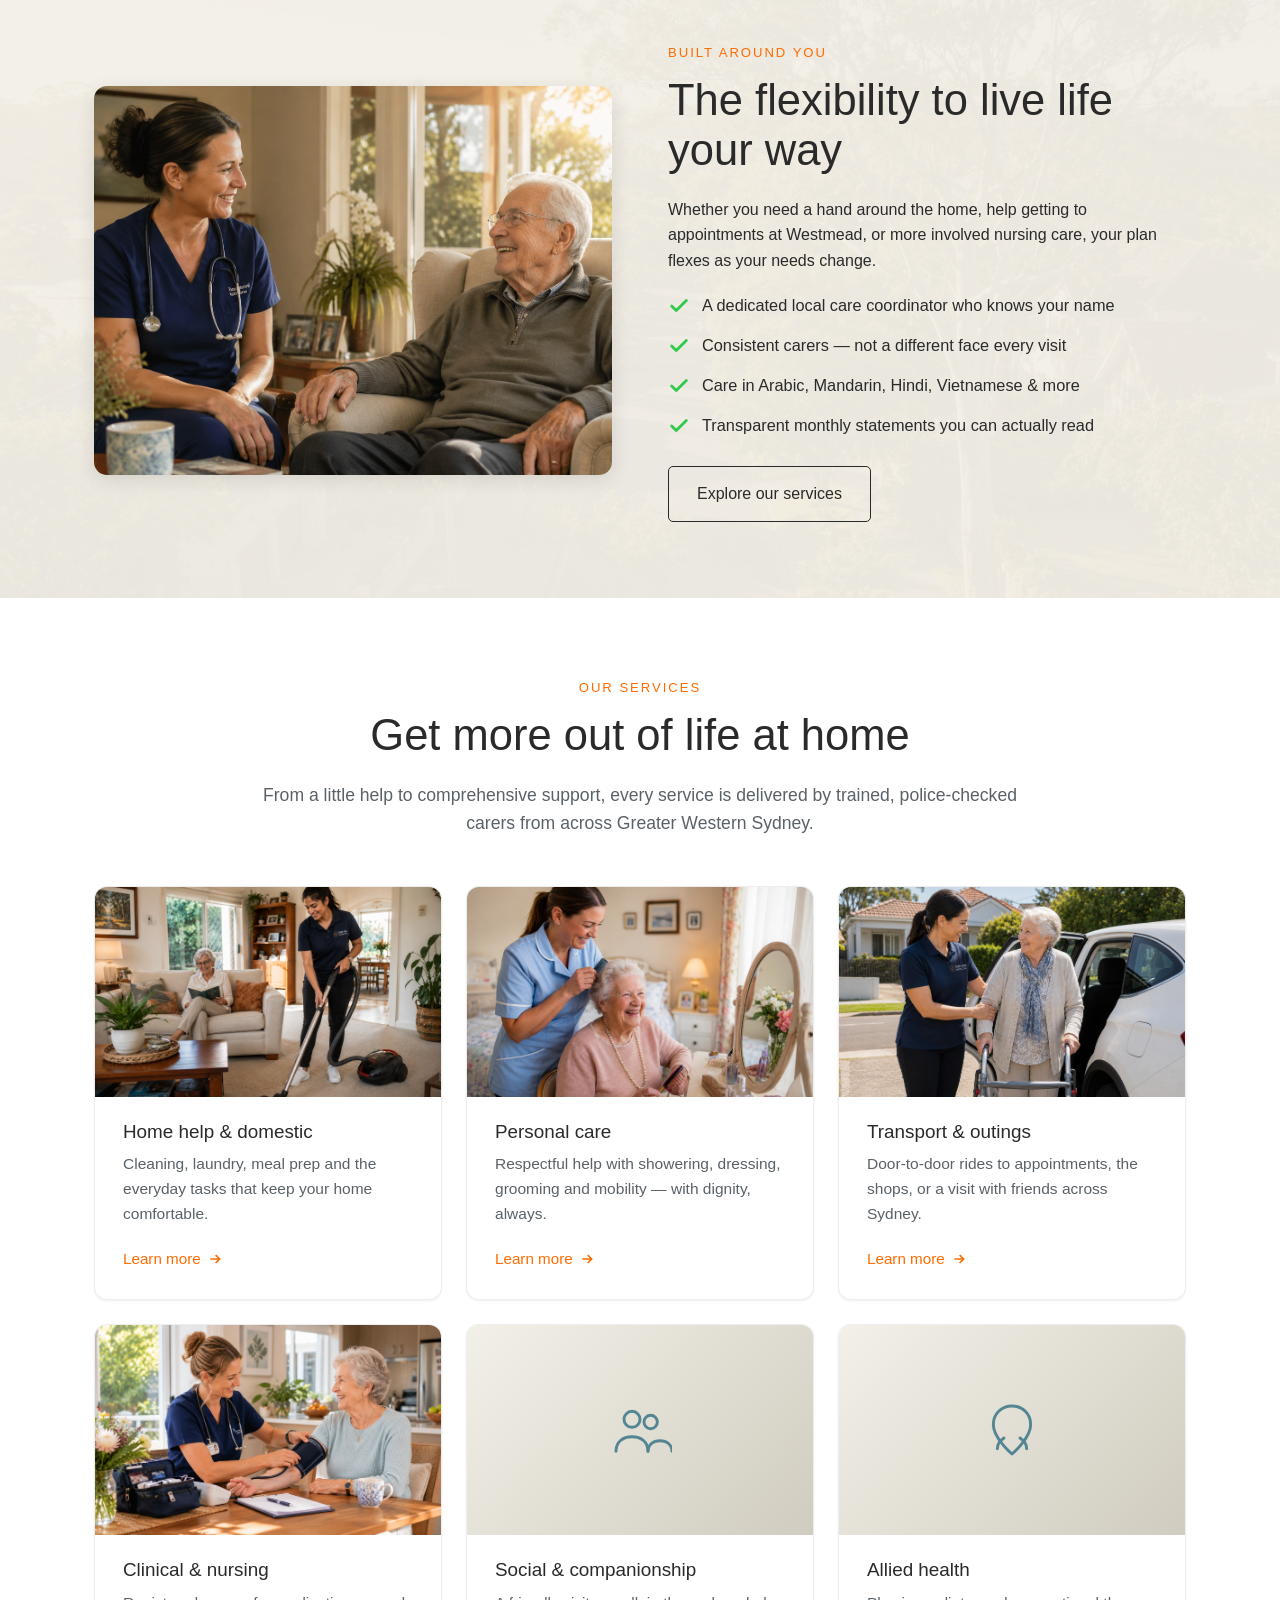
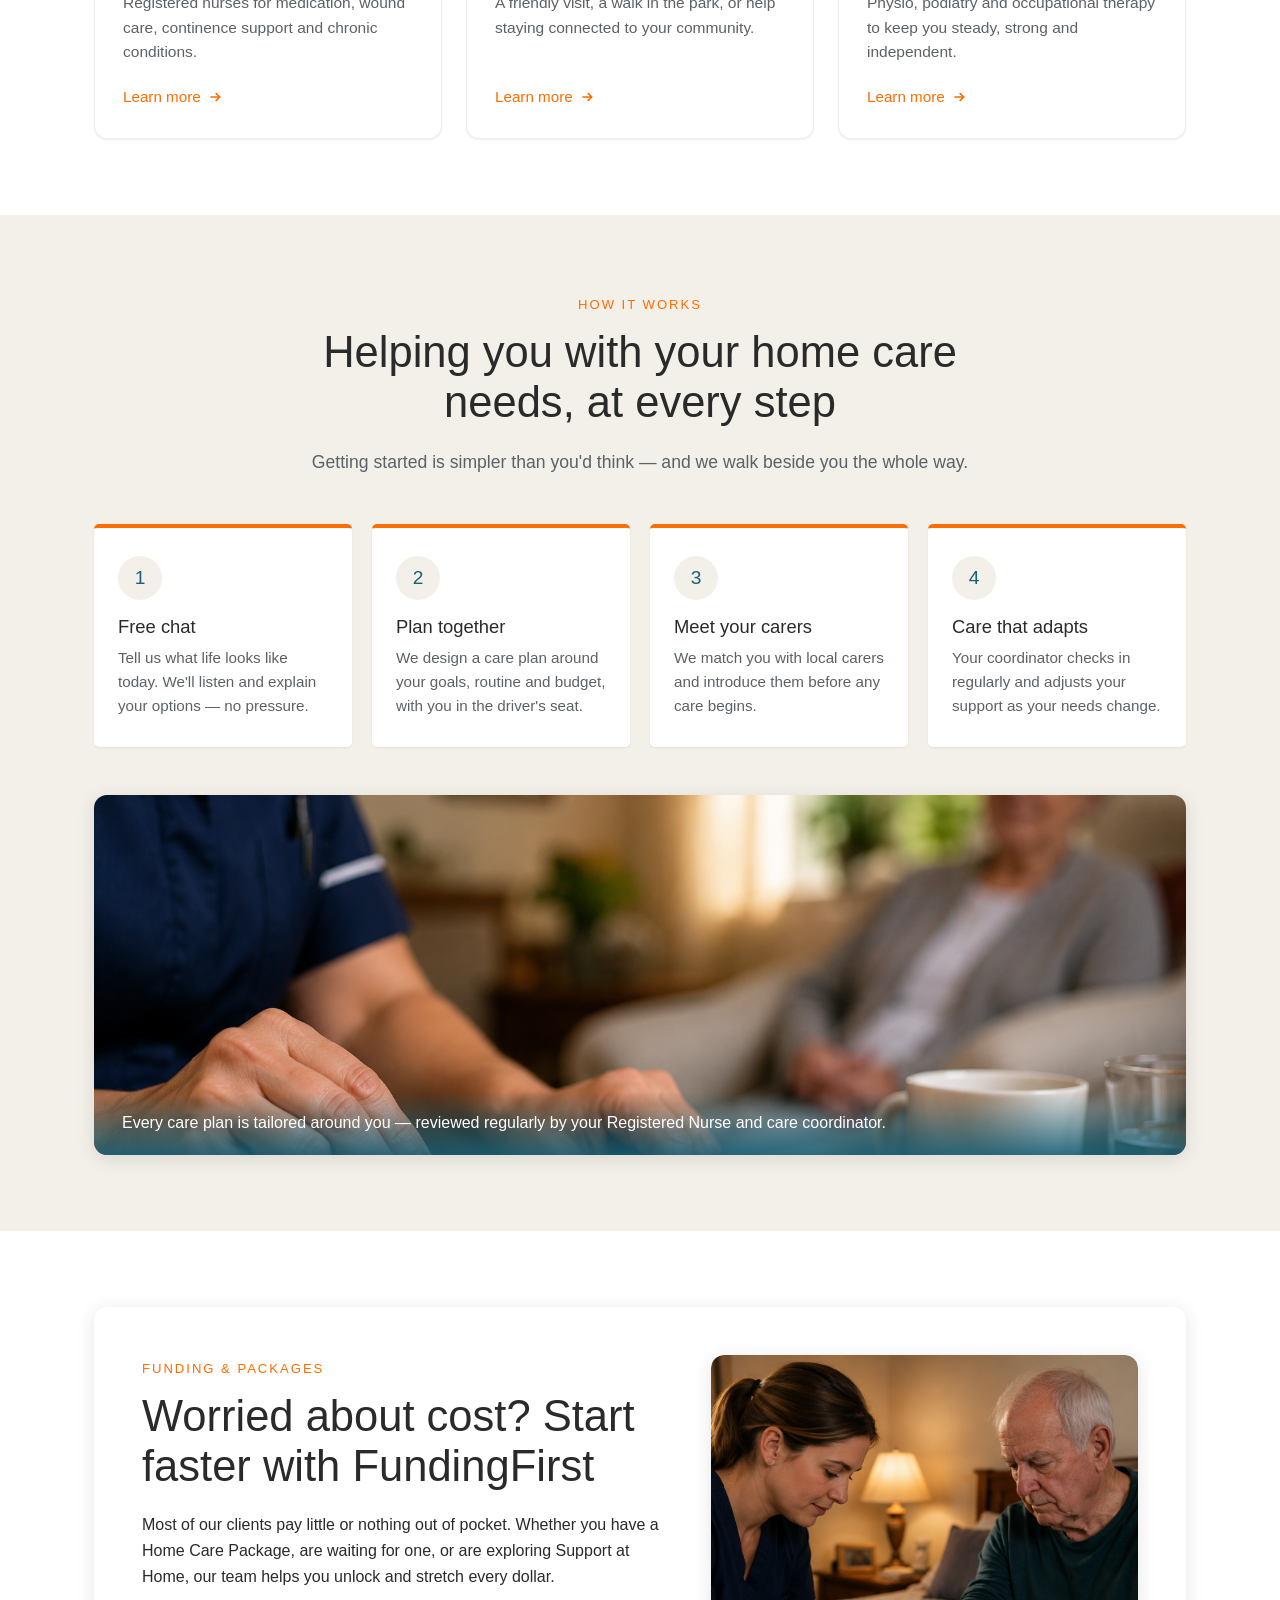
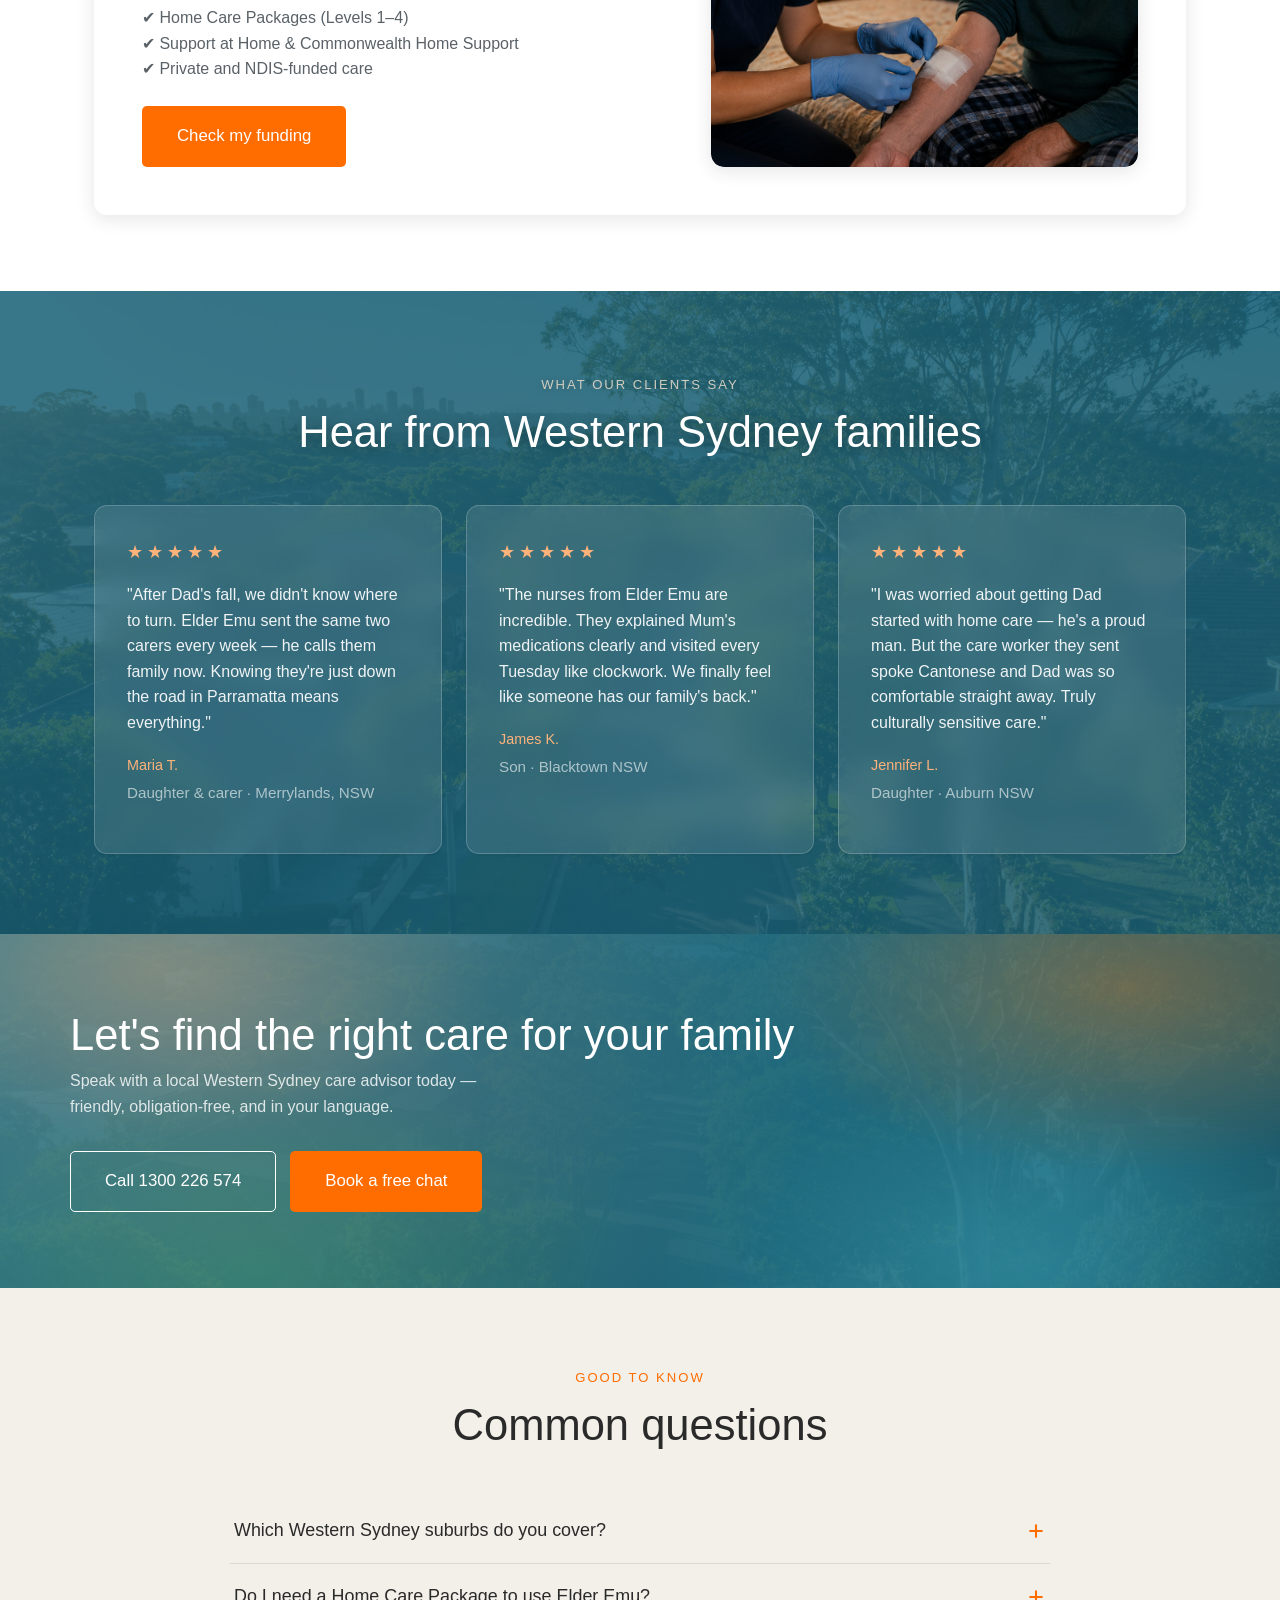
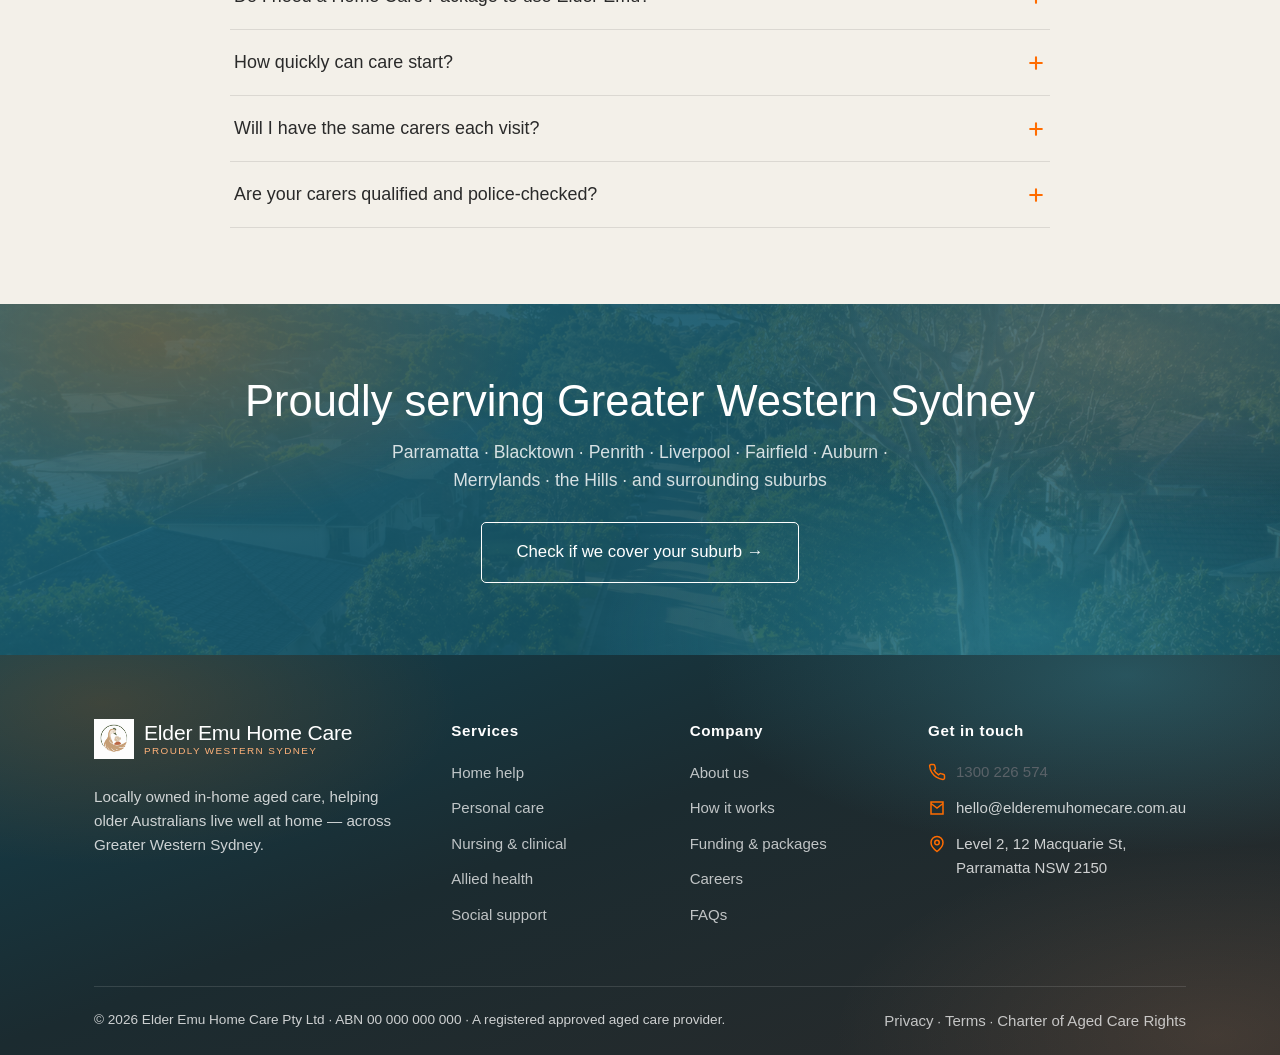
==== commit 73353d9a: "Fix hero readability and image being cut off below the fold Show the above-the-fold hero card immedi" ====
--- a/index.html
+++ b/index.html
@@ -75,7 +75,7 @@
     <!-- hero bg handled by CSS -->
     <div class="container">
       <div class="hero__inner">
-        <div class="hero__card reveal">
+        <div class="hero__card">
           <p class="hero__eyebrow">In-home aged care · Western Sydney</p>
           <h1>Care that lets you stay where you belong</h1>
           <p>Warm, reliable support in your own home — from Parramatta to Penrith, Blacktown to Liverpool. Locally run, government-approved, and built around you.</p>
--- a/styles.css
+++ b/styles.css
@@ -164,6 +164,9 @@
 .hero {
   position: relative; overflow: hidden;
   background:
+    radial-gradient(38% 55% at 12% 18%, rgba(255,108,0,.30), transparent 60%),
+    radial-gradient(34% 50% at 88% 12%, rgba(255,178,122,.24), transparent 60%),
+    radial-gradient(42% 60% at 82% 92%, rgba(72,192,214,.26), transparent 60%),
     linear-gradient(
       135deg,
       rgba(23,96,119,0.88) 0%,
@@ -182,19 +185,20 @@
   width: 60%; height: 130%;
   background: radial-gradient(60% 60% at 60% 40%, rgba(23, 96, 119, .22), transparent 70%);
 }
-.hero__inner { position: relative; display: grid; grid-template-columns: 1.05fr .95fr; min-height: 480px; align-items: center; gap: 32px; }
+.hero__inner { position: relative; display: grid; grid-template-columns: 1.05fr .95fr; min-height: 460px; align-items: center; gap: 32px; }
 .hero__card {
   background: rgba(42, 42, 42, .9); color: #fff;
-  padding: 44px 44px 48px; border-radius: var(--radius-lg);
-  box-shadow: var(--shadow-float); max-width: 520px; margin: 48px 0;
-}
+  padding: 34px 38px 38px; border-radius: var(--radius-lg);
+  box-shadow: var(--shadow-float); max-width: 520px; margin: 30px 0;
+}
+.hero__card h1 { font-size: clamp(2rem, 3.8vw, 3.1rem); }
 .hero__eyebrow { font-family: var(--font-medium); color: #ffb27a; font-size: .8rem; letter-spacing: .16em; text-transform: uppercase; margin: 0 0 18px; }
 .hero__card h1 { color: #fff; margin-bottom: 14px; }
 .hero__card p { color: rgba(255, 255, 255, .82); font-size: 1.08rem; max-width: 40ch; }
 .hero__actions { display: flex; flex-wrap: wrap; gap: 14px; margin-top: 28px; }
 .hero__art { position: relative; align-self: stretch; }
 .hero__art-figure {
-  position: absolute; inset: 40px 0 40px 0; border-radius: var(--radius-lg);
+  position: absolute; inset: 30px 0 30px 0; border-radius: var(--radius-lg);
   background:
     radial-gradient(70% 70% at 30% 25%, rgba(255,255,255,.5), transparent 60%),
     linear-gradient(160deg, #f0c9a3 0%, #c98a52 60%, #176077 100%);
@@ -223,8 +227,30 @@
 .eyebrow { display: inline-block; font-family: var(--font-medium); color: var(--accent); font-size: .82rem; letter-spacing: .15em; text-transform: uppercase; margin-bottom: 12px; }
 
 /* ---------- Stat / trust bar ---------- */
-.trustbar { background: var(--brand-teal); color: #fff; }
-.trustbar__grid { display: grid; grid-template-columns: repeat(4, 1fr); gap: 24px; padding: 40px 0; text-align: center; }
+.trustbar {
+  position: relative;
+  overflow: hidden;
+  color: #fff;
+  background:
+    radial-gradient(48% 85% at 10% 12%, rgba(255,108,0,.38), transparent 58%),   /* brand orange */
+    radial-gradient(46% 80% at 90% 8%, rgba(255,178,122,.32), transparent 58%),   /* warm peach */
+    radial-gradient(52% 95% at 78% 96%, rgba(45,203,72,.20), transparent 58%),    /* success green pop */
+    radial-gradient(50% 90% at 22% 92%, rgba(72,192,214,.34), transparent 58%),   /* bright cyan-teal */
+    linear-gradient(135deg, #1c7591 0%, var(--brand-teal) 58%, var(--brand-teal-dark) 100%);
+}
+.trustbar::before {
+  content: ""; position: absolute; inset: 0;
+  background: url('images/background2.jpg') center / cover no-repeat;
+  opacity: .05; pointer-events: none;
+}
+.trustbar__grid {
+  position: relative; z-index: 1;
+  display: grid; grid-template-columns: repeat(4, 1fr); gap: 24px;
+  padding: 44px 0; text-align: center;
+}
+.trustbar__grid > div:not(:last-child) {
+  border-right: 1px solid rgba(255,255,255,.14);
+}
 .trust__num { font-family: var(--font-display); font-weight: 300; font-size: 2.6rem; line-height: 1; }
 .trust__label { font-family: var(--font-medium); font-size: .92rem; color: rgba(255, 255, 255, .82); margin-top: 8px; }
 
@@ -399,8 +425,47 @@
 .stars { color: var(--accent); font-size: 1.4rem; letter-spacing: 4px; margin-bottom: 24px; }
 
 /* ---------- CTA band ---------- */
-.cta-band { background: var(--brand-teal); color: #fff; }
-.cta-band__inner { display: flex; align-items: center; justify-content: space-between; gap: 32px; flex-wrap: wrap; }
+.cta-band {
+  position: relative;
+  overflow: hidden;
+  color: #fff;
+  background:
+    radial-gradient(50% 90% at 88% 15%, rgba(255,108,0,.40), transparent 58%),    /* brand orange */
+    radial-gradient(46% 82% at 12% 10%, rgba(255,178,122,.30), transparent 58%),   /* warm peach */
+    radial-gradient(52% 95% at 20% 95%, rgba(45,203,72,.20), transparent 58%),     /* success green pop */
+    radial-gradient(50% 90% at 80% 95%, rgba(72,192,214,.34), transparent 58%),    /* bright cyan-teal */
+    linear-gradient(135deg, #1c7591 0%, var(--brand-teal) 58%, var(--brand-teal-dark) 100%);
+}
+.cta-band::before {
+  content: ""; position: absolute; inset: 0;
+  background: url('images/background2.jpg') center / cover no-repeat;
+  opacity: .05; pointer-events: none;
+}
+.cta-band__inner {
+  position: relative; z-index: 1;
+  display: flex; align-items: center; justify-content: space-between;
+  gap: 32px; flex-wrap: wrap;
+}
+
+/* ---------- Living brand mesh (gentle drifting glows) ---------- */
+@keyframes meshDrift {
+  0%   { transform: translate3d(-4%, -3%, 0) scale(1.08); }
+  100% { transform: translate3d(4%, 3%, 0) scale(1.16); }
+}
+.trustbar::after,
+.cta-band::after,
+.page-hero::after,
+.suburb-band::after {
+  content: ""; position: absolute; inset: -25%;
+  z-index: 0; pointer-events: none;
+  background:
+    radial-gradient(circle at 28% 32%, rgba(255,178,122,.22), transparent 42%),
+    radial-gradient(circle at 72% 66%, rgba(72,192,214,.20), transparent 42%);
+  animation: meshDrift 22s var(--ease) infinite alternate;
+}
+/* Keep drifting light off photo-backed overlays to protect contrast */
+.page-hero--image::after,
+.suburb-band--image::after { display: none; }
 .cta-band h2 { color: #fff; margin: 0; }
 .cta-band p { color: rgba(255, 255, 255, .82); margin: 8px 0 0; max-width: 52ch; }
 .cta-band__actions { display: flex; gap: 14px; flex-wrap: wrap; }
@@ -421,7 +486,18 @@
 .faq__a p { color: var(--text-muted); padding: 0 4px 22px; margin: 0; }
 
 /* ---------- Footer ---------- */
-.footer { background: var(--text-primary); color: rgba(255, 255, 255, .72); padding: 64px 0 0; }
+.footer {
+  position: relative;
+  overflow: hidden;
+  color: rgba(255, 255, 255, .78);
+  padding: 64px 0 0;
+  background:
+    radial-gradient(55% 75% at 88% 5%, rgba(72,192,214,.28), transparent 60%),   /* bright cyan-teal */
+    radial-gradient(48% 70% at 8% 12%, rgba(255,108,0,.18), transparent 58%),     /* brand orange */
+    radial-gradient(50% 80% at 95% 95%, rgba(255,178,122,.12), transparent 60%),  /* warm peach */
+    linear-gradient(160deg, #12414f 0%, #1b2b30 45%, var(--text-primary) 100%);
+}
+.footer .container { position: relative; z-index: 1; }
 .footer__grid { display: grid; grid-template-columns: 1.6fr 1fr 1fr 1fr; gap: 40px; padding-bottom: 48px; }
 .footer__brand .logo__name { color: #fff; }
 .footer__brand p { font-size: .95rem; margin-top: 18px; max-width: 38ch; }
@@ -451,6 +527,9 @@
 }
 @media (min-width: 768px) and (max-width: 991px) {
   .card__media { height: 180px; }
+  /* 2-col trustbar: divider only between the two columns */
+  .trustbar__grid > div:not(:last-child) { border-right: 0; }
+  .trustbar__grid > div:nth-child(odd) { border-right: 1px solid rgba(255,255,255,.14); }
 }
 @media (max-width: 767px) {
   .nav-links, .header__top-inner { display: none; }
@@ -465,21 +544,37 @@
   .cards { grid-template-columns: 1fr; }
   .card__media { height: 220px; }
   .card__media--icon { height: 140px; }
+  /* 1-col trustbar: use horizontal separators instead of vertical */
+  .trustbar__grid > div:not(:last-child) {
+    border-right: 0;
+    border-bottom: 1px solid rgba(255,255,255,.14);
+    padding-bottom: 20px;
+  }
   .hero__actions .btn, .cta-band__actions .btn { width: 100%; }
 }
 
 /* ---------- Page hero (inner pages) ---------- */
 .page-hero {
   position: relative; overflow: hidden;
-  background: var(--brand-teal); color: #fff;
+  color: #fff;
   padding: 80px 0 72px;
+  background:
+    radial-gradient(48% 85% at 10% 12%, rgba(255,108,0,.36), transparent 58%),   /* brand orange */
+    radial-gradient(46% 80% at 90% 8%, rgba(255,178,122,.30), transparent 58%),   /* warm peach */
+    radial-gradient(52% 95% at 78% 96%, rgba(45,203,72,.18), transparent 58%),    /* success green pop */
+    radial-gradient(50% 90% at 22% 92%, rgba(72,192,214,.32), transparent 58%),   /* bright cyan-teal */
+    linear-gradient(135deg, #1c7591 0%, var(--brand-teal) 58%, var(--brand-teal-dark) 100%);
 }
 .page-hero--image {
   background-size: cover; background-position: center;
 }
 .page-hero--image::before {
   content: ""; position: absolute; inset: 0;
-  background: rgba(23,96,119,.88);
+  background:
+    radial-gradient(50% 90% at 12% 10%, rgba(255,108,0,.28), transparent 60%),
+    radial-gradient(50% 90% at 88% 12%, rgba(255,178,122,.22), transparent 60%),
+    radial-gradient(55% 95% at 80% 95%, rgba(72,192,214,.30), transparent 60%),
+    linear-gradient(135deg, rgba(23,96,119,.90) 0%, rgba(16,74,91,.86) 100%);
 }
 .page-hero .container { position: relative; z-index: 1; }
 .page-hero h1 { color: #fff; margin-bottom: 16px; }
@@ -549,7 +644,11 @@
   margin: 0;
 }
 .notice--teal {
-  background: var(--brand-teal); color: #fff;
+  color: #fff;
+  background:
+    radial-gradient(60% 120% at 92% 8%, rgba(255,108,0,.30), transparent 60%),
+    radial-gradient(60% 120% at 8% 95%, rgba(72,192,214,.28), transparent 60%),
+    linear-gradient(135deg, #1c7591 0%, var(--brand-teal) 60%, var(--brand-teal-dark) 100%);
 }
 .notice--teal h3, .notice--teal h4 { color: #fff; }
 .notice--teal p { color: rgba(255,255,255,.88); }
@@ -671,13 +770,23 @@
 /* ---------- Western Sydney band ---------- */
 .suburb-band {
   position: relative; overflow: hidden;
-  background: var(--brand-teal); color: #fff;
+  color: #fff;
   text-align: center; padding: 72px 0;
+  background:
+    radial-gradient(48% 85% at 10% 12%, rgba(255,108,0,.34), transparent 58%),
+    radial-gradient(46% 80% at 90% 8%, rgba(255,178,122,.28), transparent 58%),
+    radial-gradient(52% 95% at 78% 96%, rgba(45,203,72,.18), transparent 58%),
+    radial-gradient(50% 90% at 22% 92%, rgba(72,192,214,.32), transparent 58%),
+    linear-gradient(135deg, #1c7591 0%, var(--brand-teal) 58%, var(--brand-teal-dark) 100%);
 }
 .suburb-band--image { background-size: cover; background-position: center; }
 .suburb-band--image::before {
   content: ""; position: absolute; inset: 0;
-  background: rgba(23,96,119,.82);
+  background:
+    radial-gradient(50% 90% at 12% 10%, rgba(255,108,0,.28), transparent 60%),
+    radial-gradient(50% 90% at 88% 12%, rgba(255,178,122,.22), transparent 60%),
+    radial-gradient(55% 95% at 80% 95%, rgba(72,192,214,.30), transparent 60%),
+    linear-gradient(135deg, rgba(23,96,119,.90) 0%, rgba(16,74,91,.86) 100%);
 }
 .suburb-band .container { position: relative; z-index: 1; }
 .suburb-band h2 { color: #fff; margin-bottom: 12px; }
@@ -930,7 +1039,11 @@
 }
 .quote-banner::before {
   content: ""; position: absolute; inset: 0;
-  background: rgba(23,96,119,.82);
+  background:
+    radial-gradient(50% 90% at 12% 10%, rgba(255,108,0,.28), transparent 60%),
+    radial-gradient(50% 90% at 88% 12%, rgba(255,178,122,.22), transparent 60%),
+    radial-gradient(55% 95% at 80% 95%, rgba(72,192,214,.30), transparent 60%),
+    linear-gradient(135deg, rgba(23,96,119,.90) 0%, rgba(16,74,91,.86) 100%);
 }
 .quote-banner .container { position: relative; z-index: 1; }
 .quote-banner blockquote {
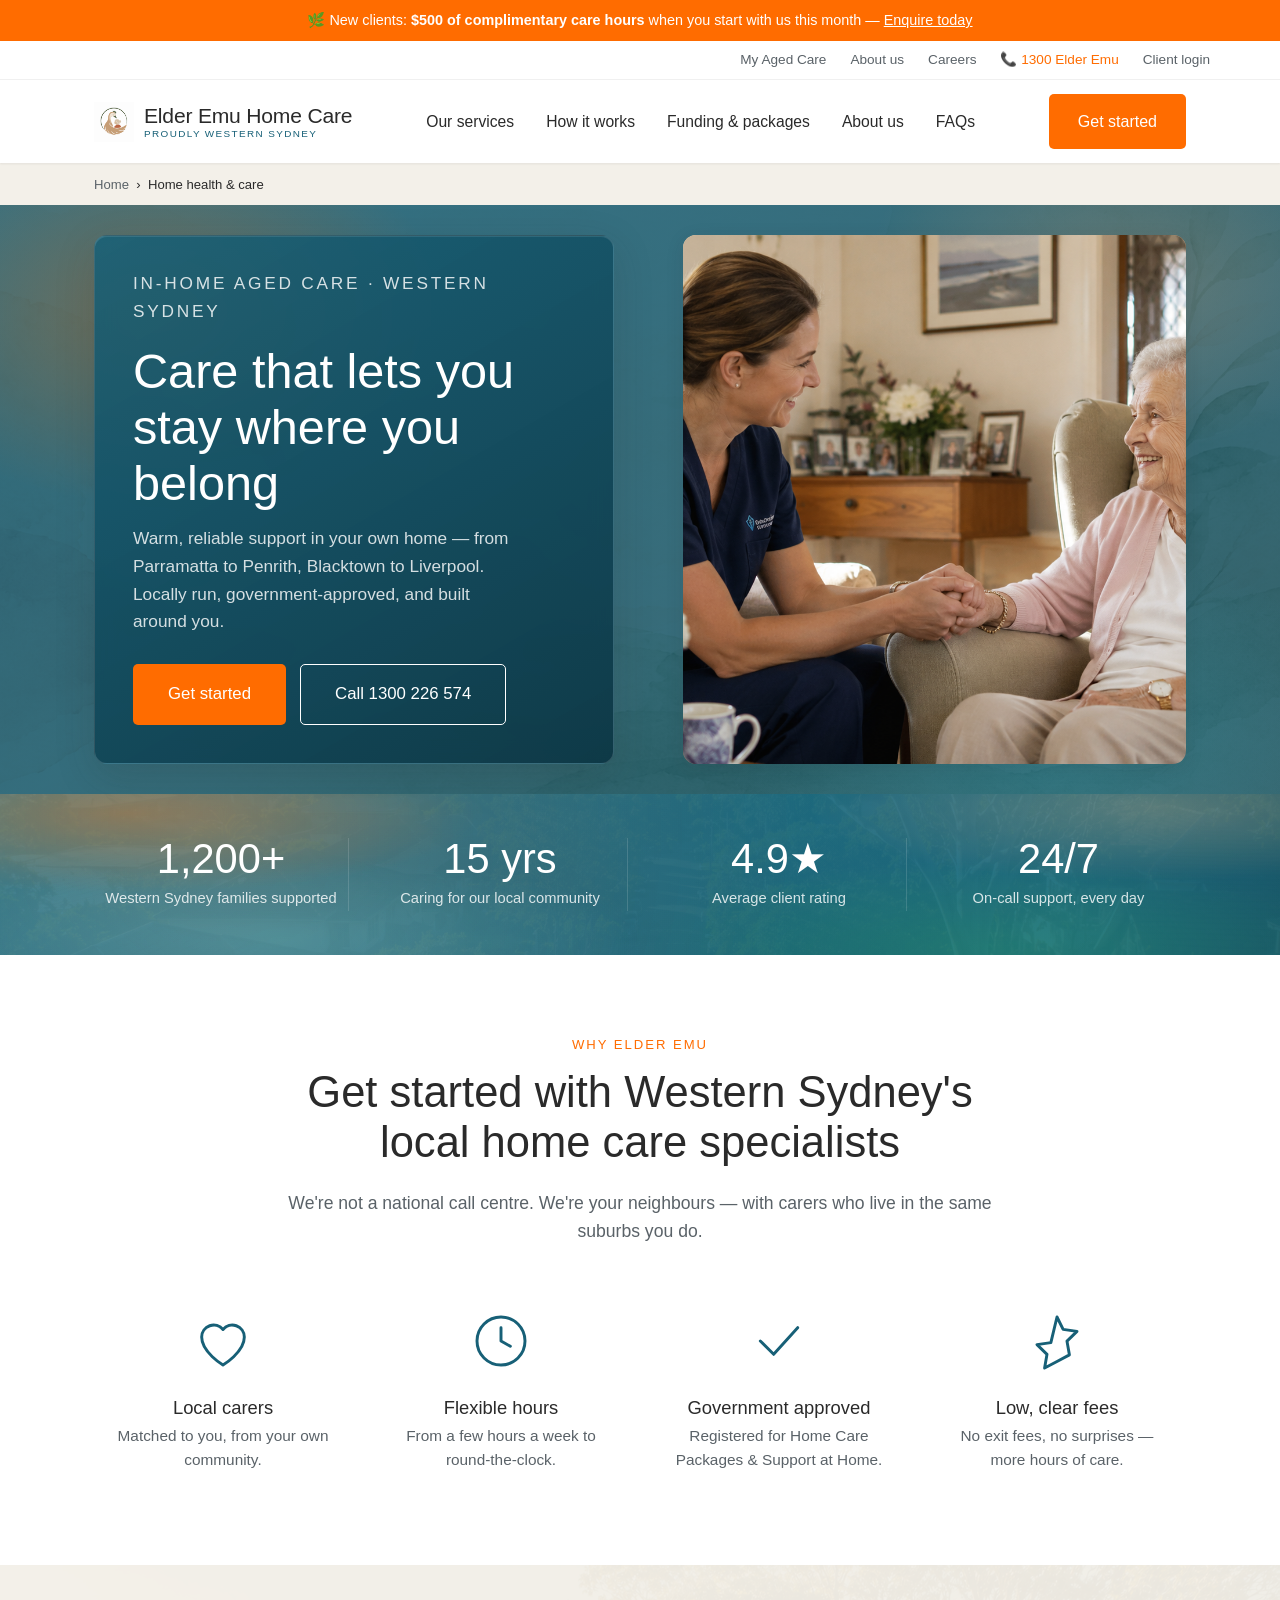
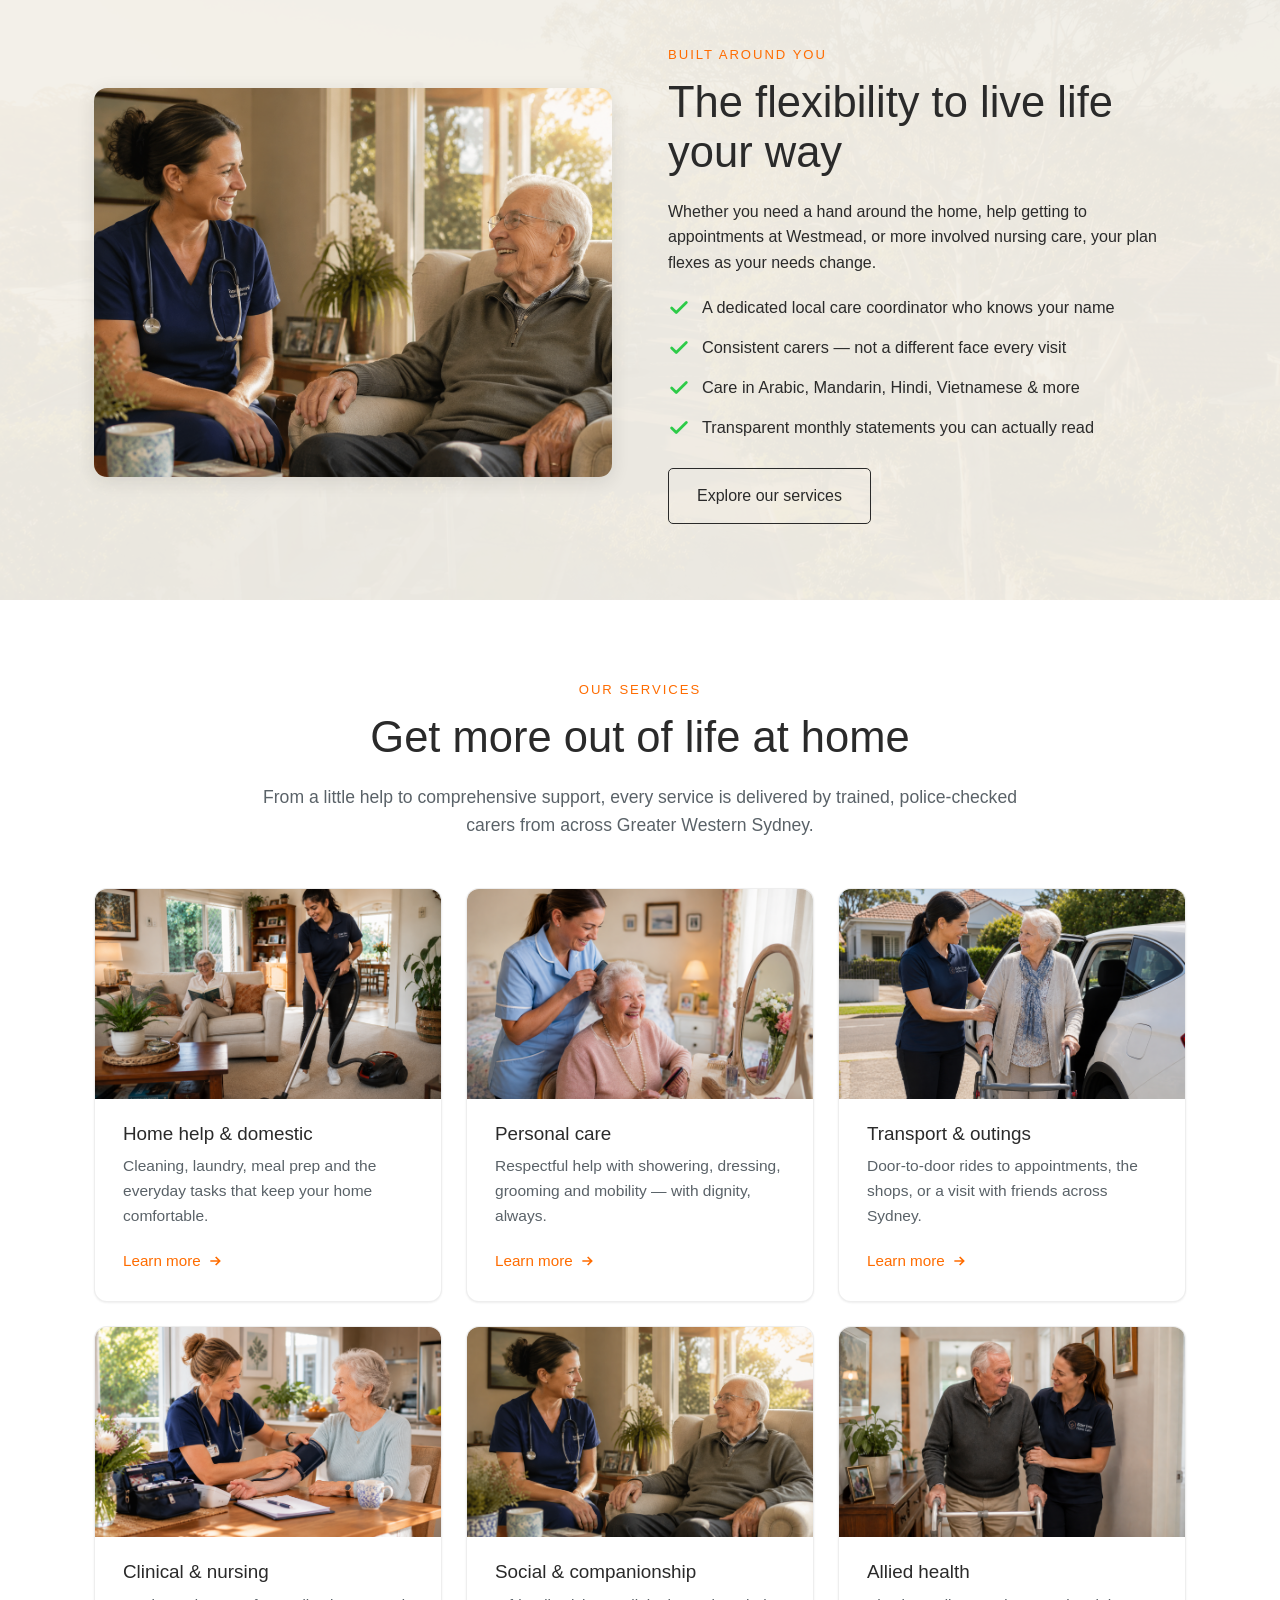
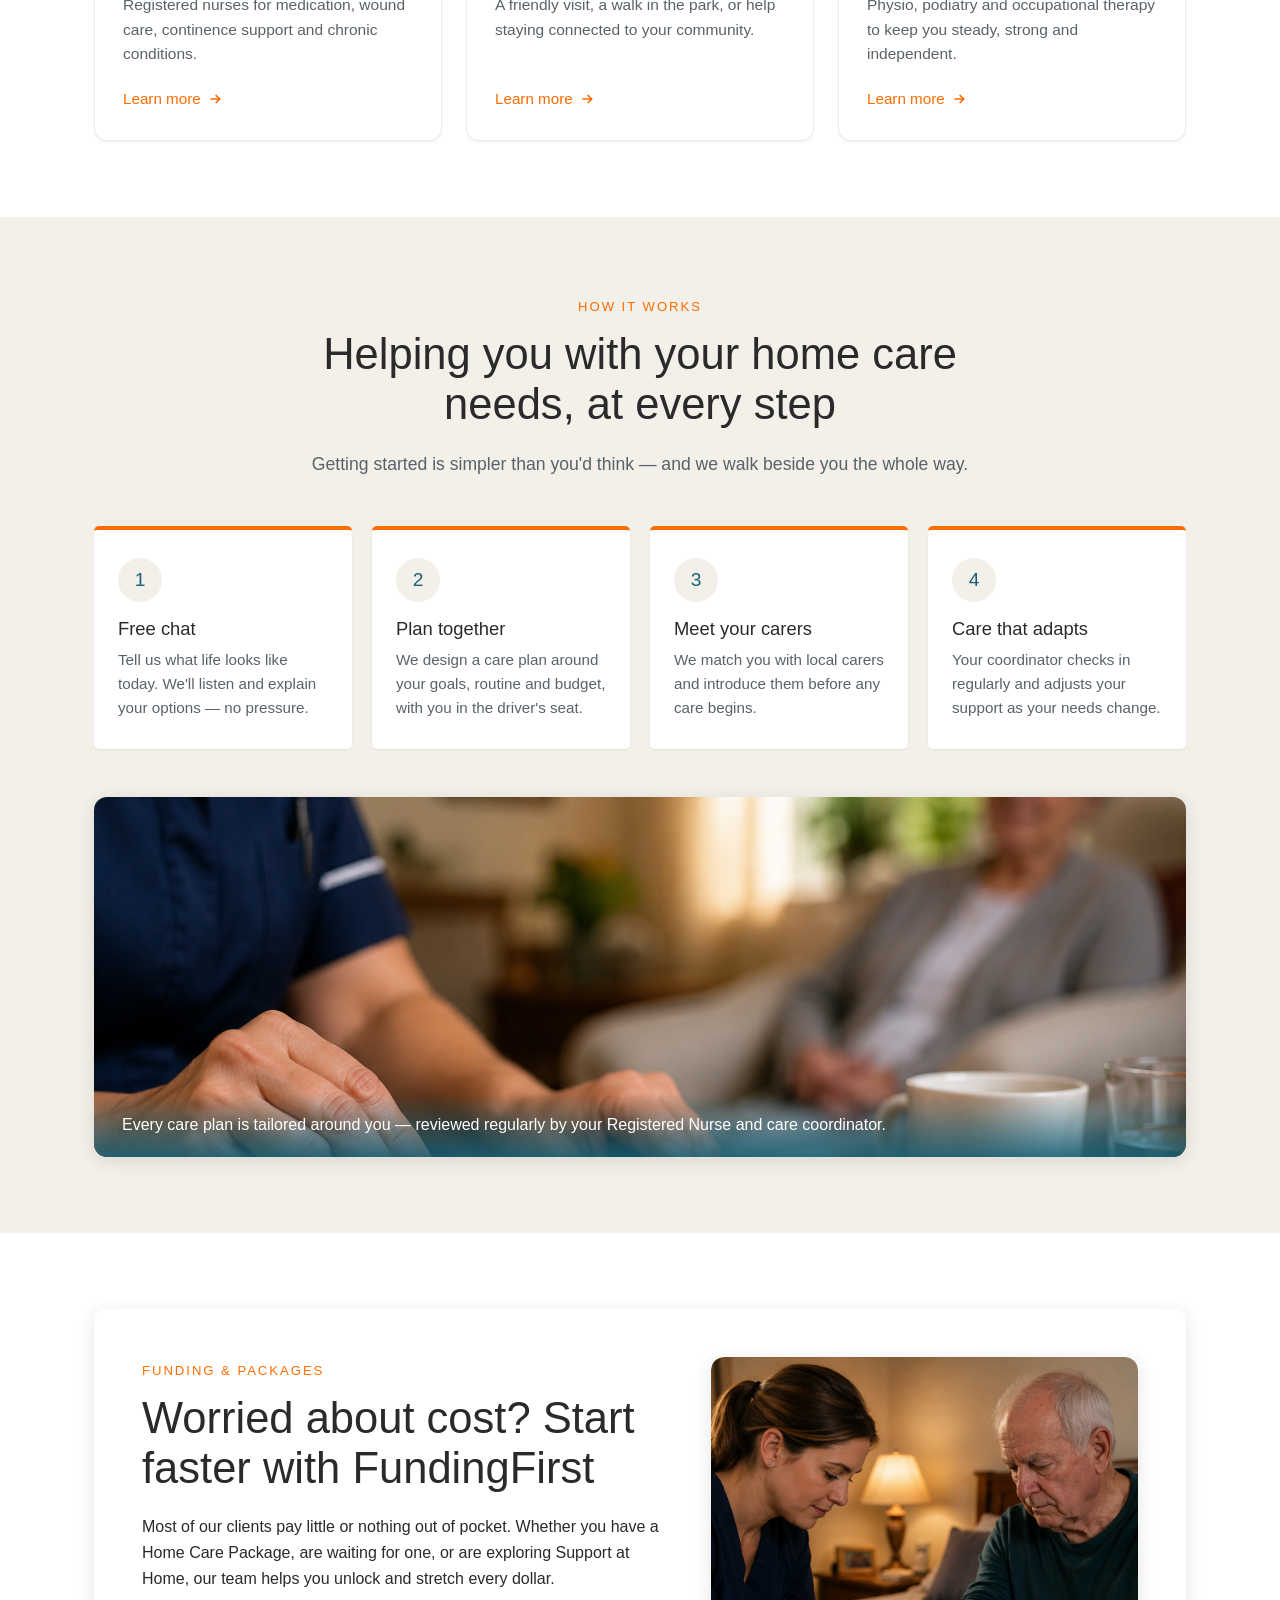
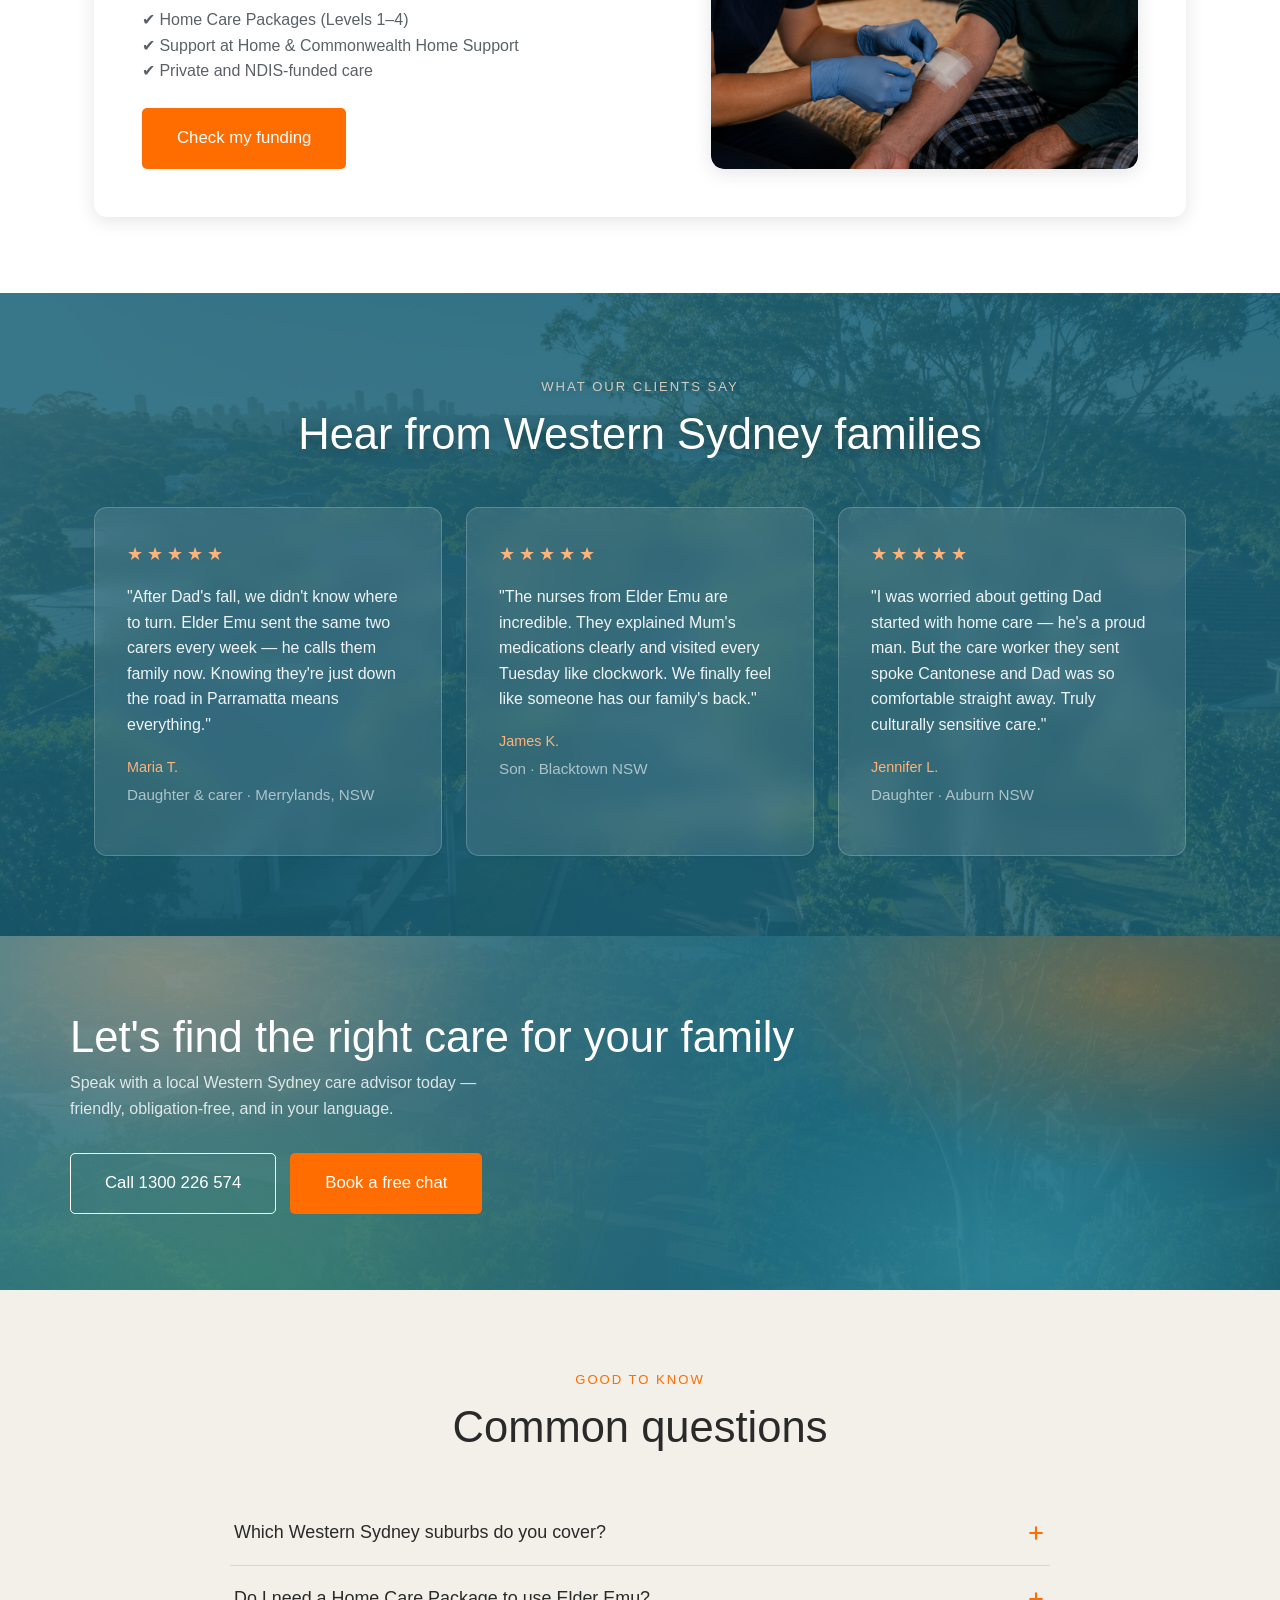
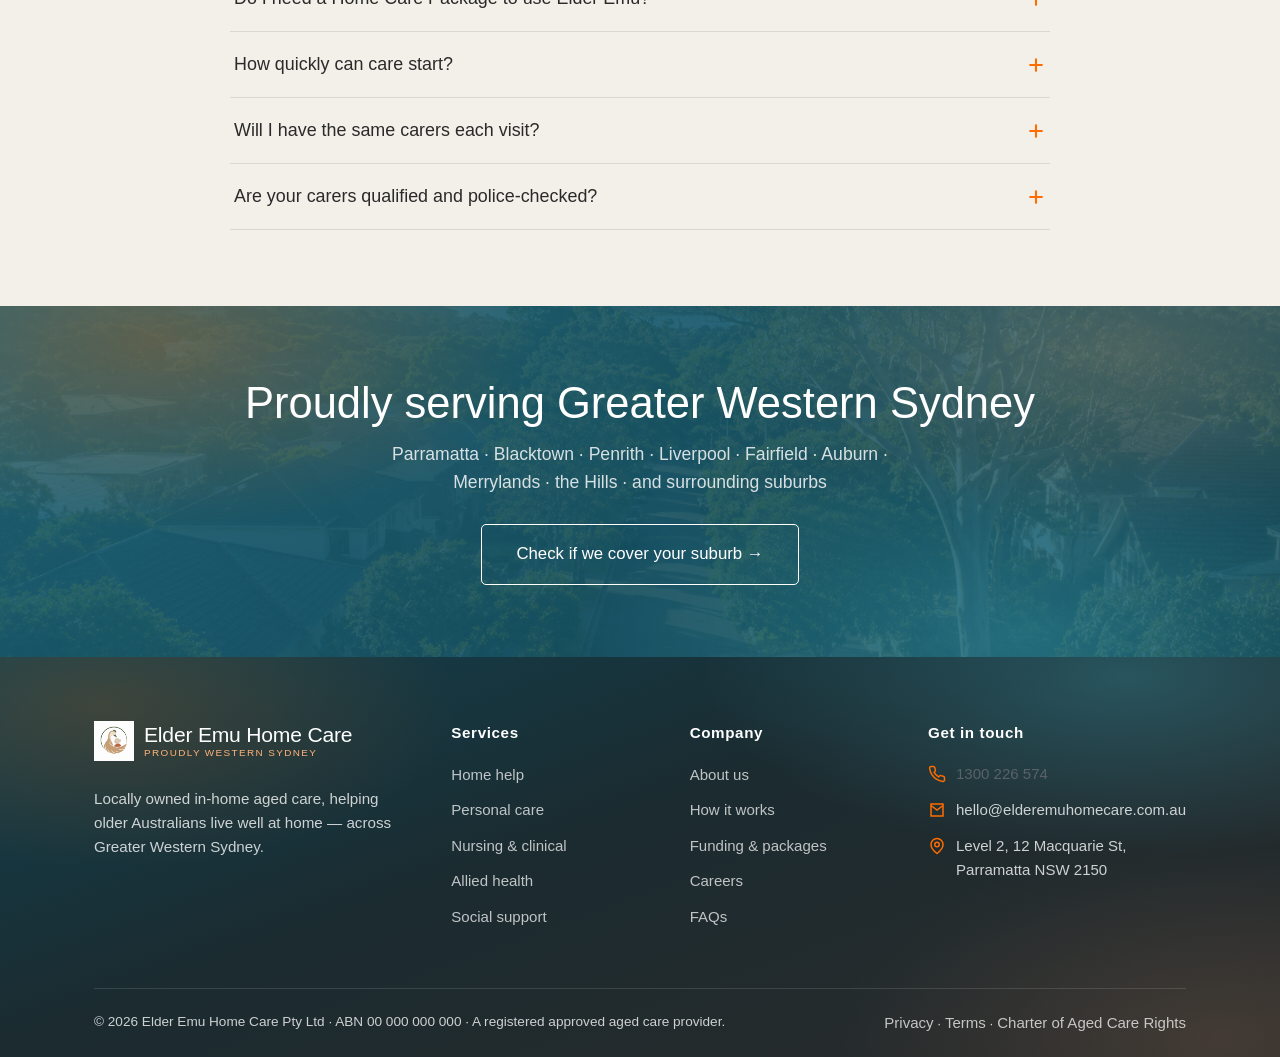
==== commit 10a85922: "Give Social and Allied health service cards real photos Replace the sandstone icon-panel media on th" ====
--- a/index.html
+++ b/index.html
@@ -239,13 +239,11 @@
           </div>
         </div>
         <div class="card reveal">
-          <div class="card__media card__media--icon">
-            <svg viewBox="0 0 48 48" fill="none" stroke="currentColor" stroke-width="2.2" stroke-linecap="round" stroke-linejoin="round">
-              <circle cx="18" cy="16" r="6"/>
-              <circle cx="32" cy="18" r="5"/>
-              <path d="M6 40c0-7 5-11 12-11s12 4 12 11"/>
-              <path d="M30 40c0-5 4-8 9-8s9 3 9 8"/>
-            </svg>
+          <div class="card__media">
+            <img
+              src="images/RN consulting.jpg"
+              alt="Care worker enjoying a warm, friendly conversation with elderly client at home"
+              loading="lazy">
           </div>
           <div class="card__body">
             <h4>Social &amp; companionship</h4>
@@ -257,11 +255,11 @@
           </div>
         </div>
         <div class="card reveal">
-          <div class="card__media card__media--icon">
-            <svg viewBox="0 0 48 48" fill="none" stroke="currentColor" stroke-width="2.2" stroke-linecap="round" stroke-linejoin="round">
-              <path d="M24 6c8 0 14 6 14 14 0 10-14 22-14 22S10 30 10 20C10 12 16 6 24 6z"/>
-              <path d="M18 30c-3 2-5 5-5 8M30 30c3 2 5 5 5 8"/>
-            </svg>
+          <div class="card__media">
+            <img
+              src="images/careworker mobility assistance in home.jpg"
+              alt="Care worker providing mobility assistance to elderly client at home"
+              loading="lazy">
           </div>
           <div class="card__body">
             <h4>Allied health</h4>
--- a/styles.css
+++ b/styles.css
@@ -187,9 +187,13 @@
 }
 .hero__inner { position: relative; display: grid; grid-template-columns: 1.05fr .95fr; min-height: 460px; align-items: center; gap: 32px; }
 .hero__card {
-  background: rgba(42, 42, 42, .9); color: #fff;
+  background: linear-gradient(150deg, rgba(23,96,119,.86) 0%, rgba(12,54,68,.92) 100%);
+  color: #fff;
   padding: 34px 38px 38px; border-radius: var(--radius-lg);
-  box-shadow: var(--shadow-float); max-width: 520px; margin: 30px 0;
+  border: 1px solid rgba(255,255,255,.14);
+  box-shadow: var(--shadow-float), inset 0 1px 0 rgba(255,255,255,.10);
+  backdrop-filter: blur(10px); -webkit-backdrop-filter: blur(10px);
+  max-width: 520px; margin: 30px 0;
 }
 .hero__card h1 { font-size: clamp(2rem, 3.8vw, 3.1rem); }
 .hero__eyebrow { font-family: var(--font-medium); color: #ffb27a; font-size: .8rem; letter-spacing: .16em; text-transform: uppercase; margin: 0 0 18px; }
